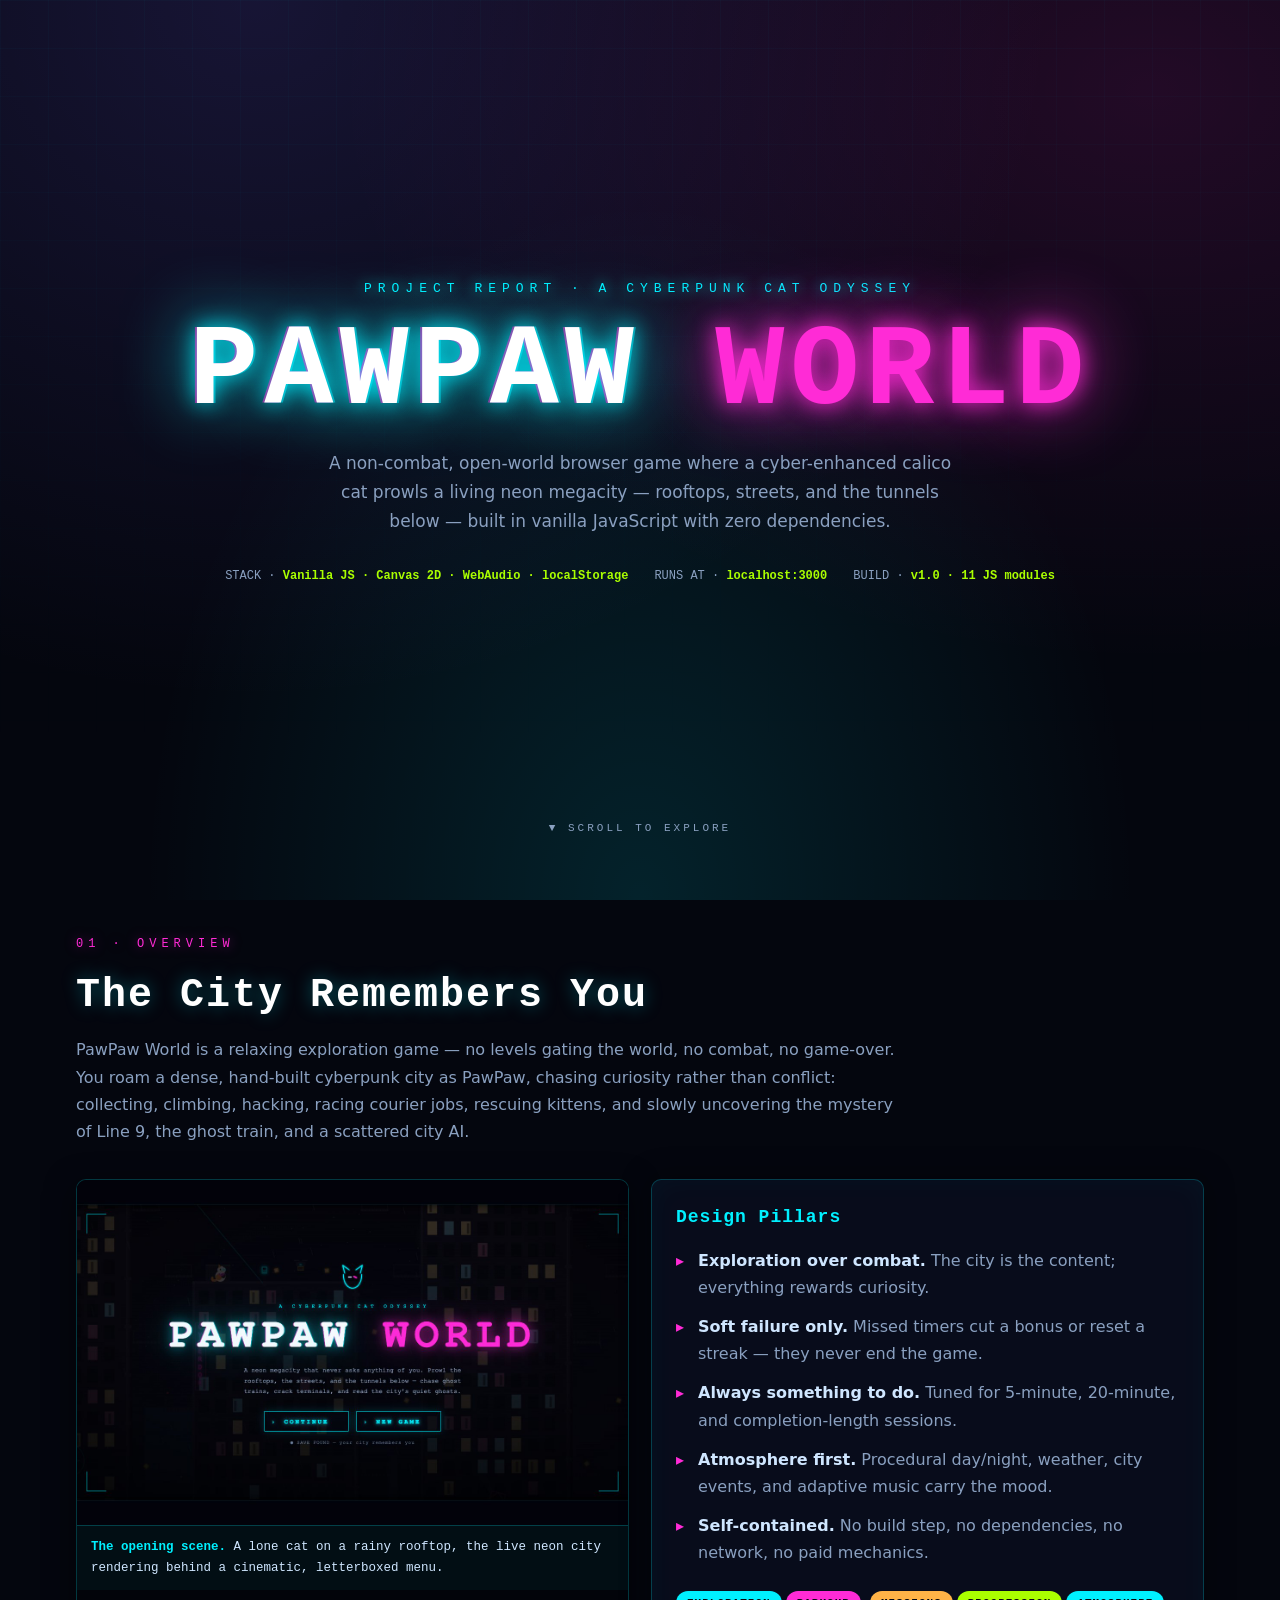
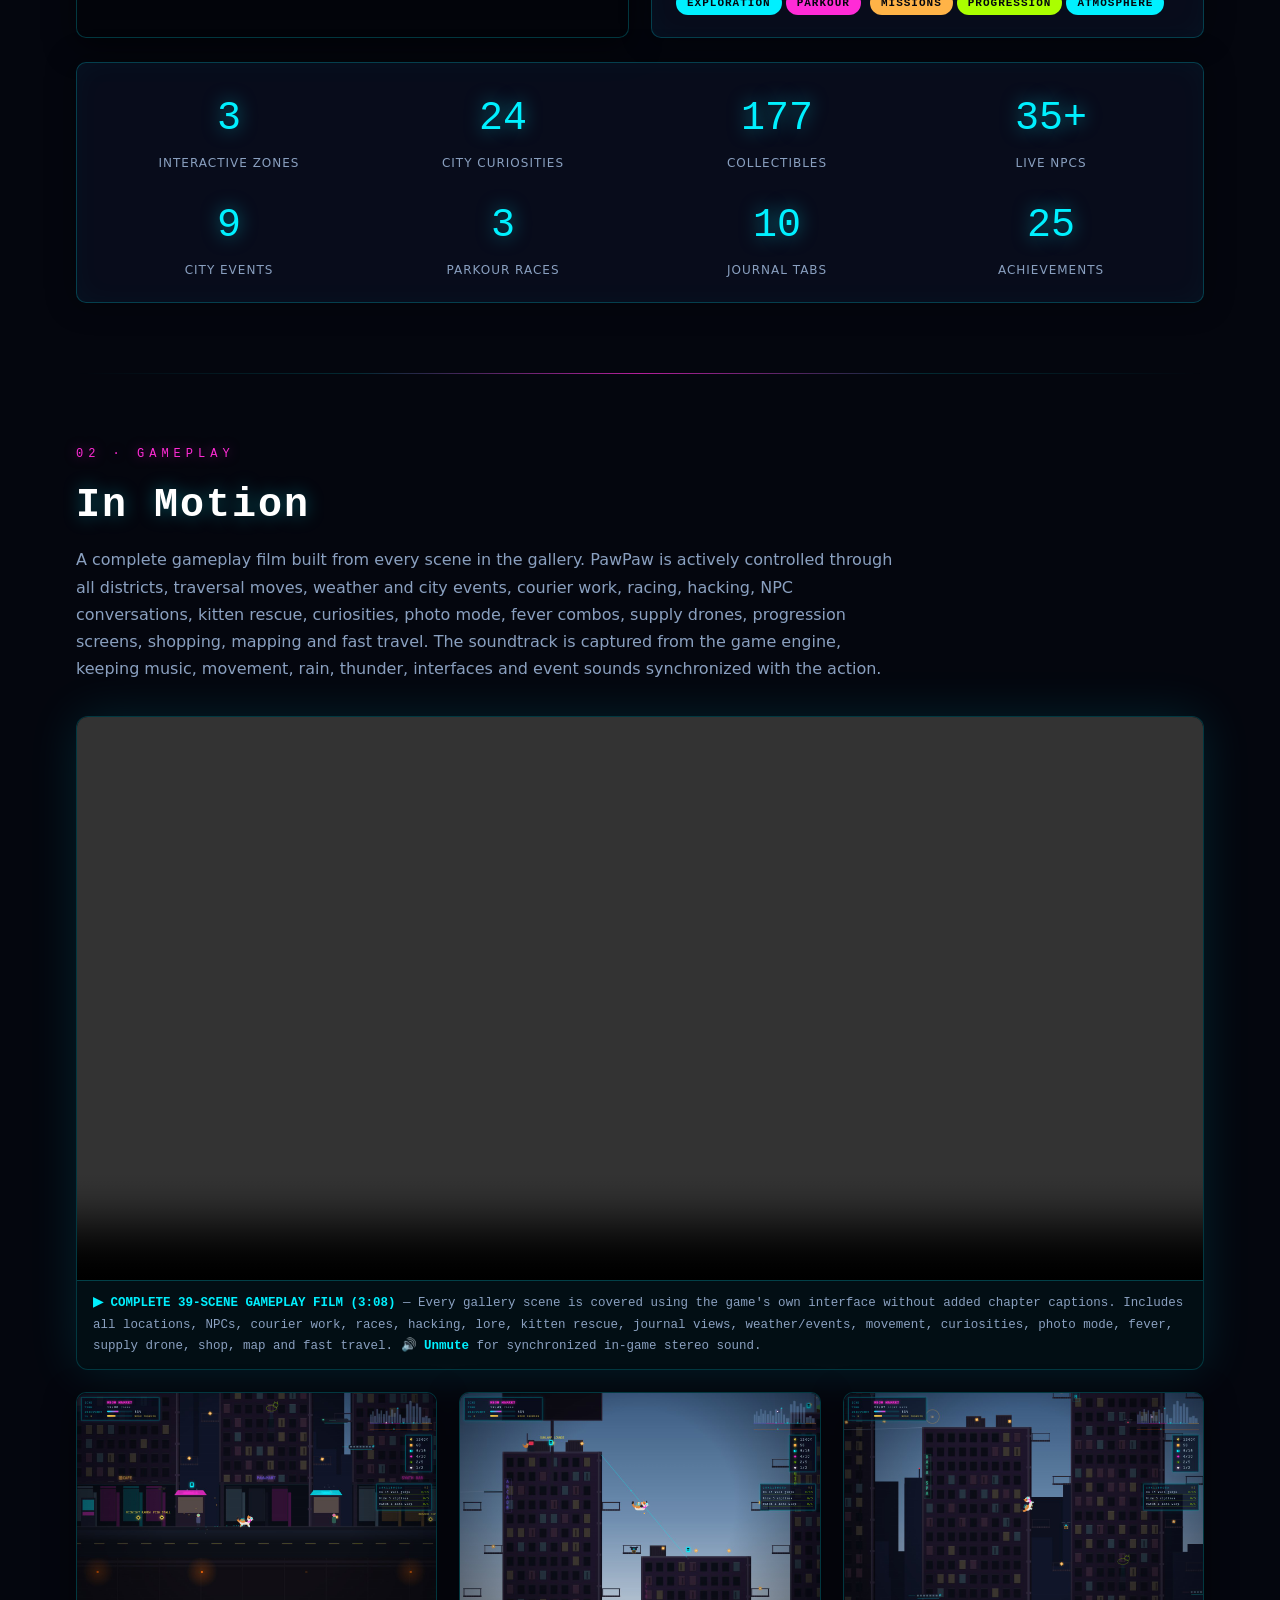
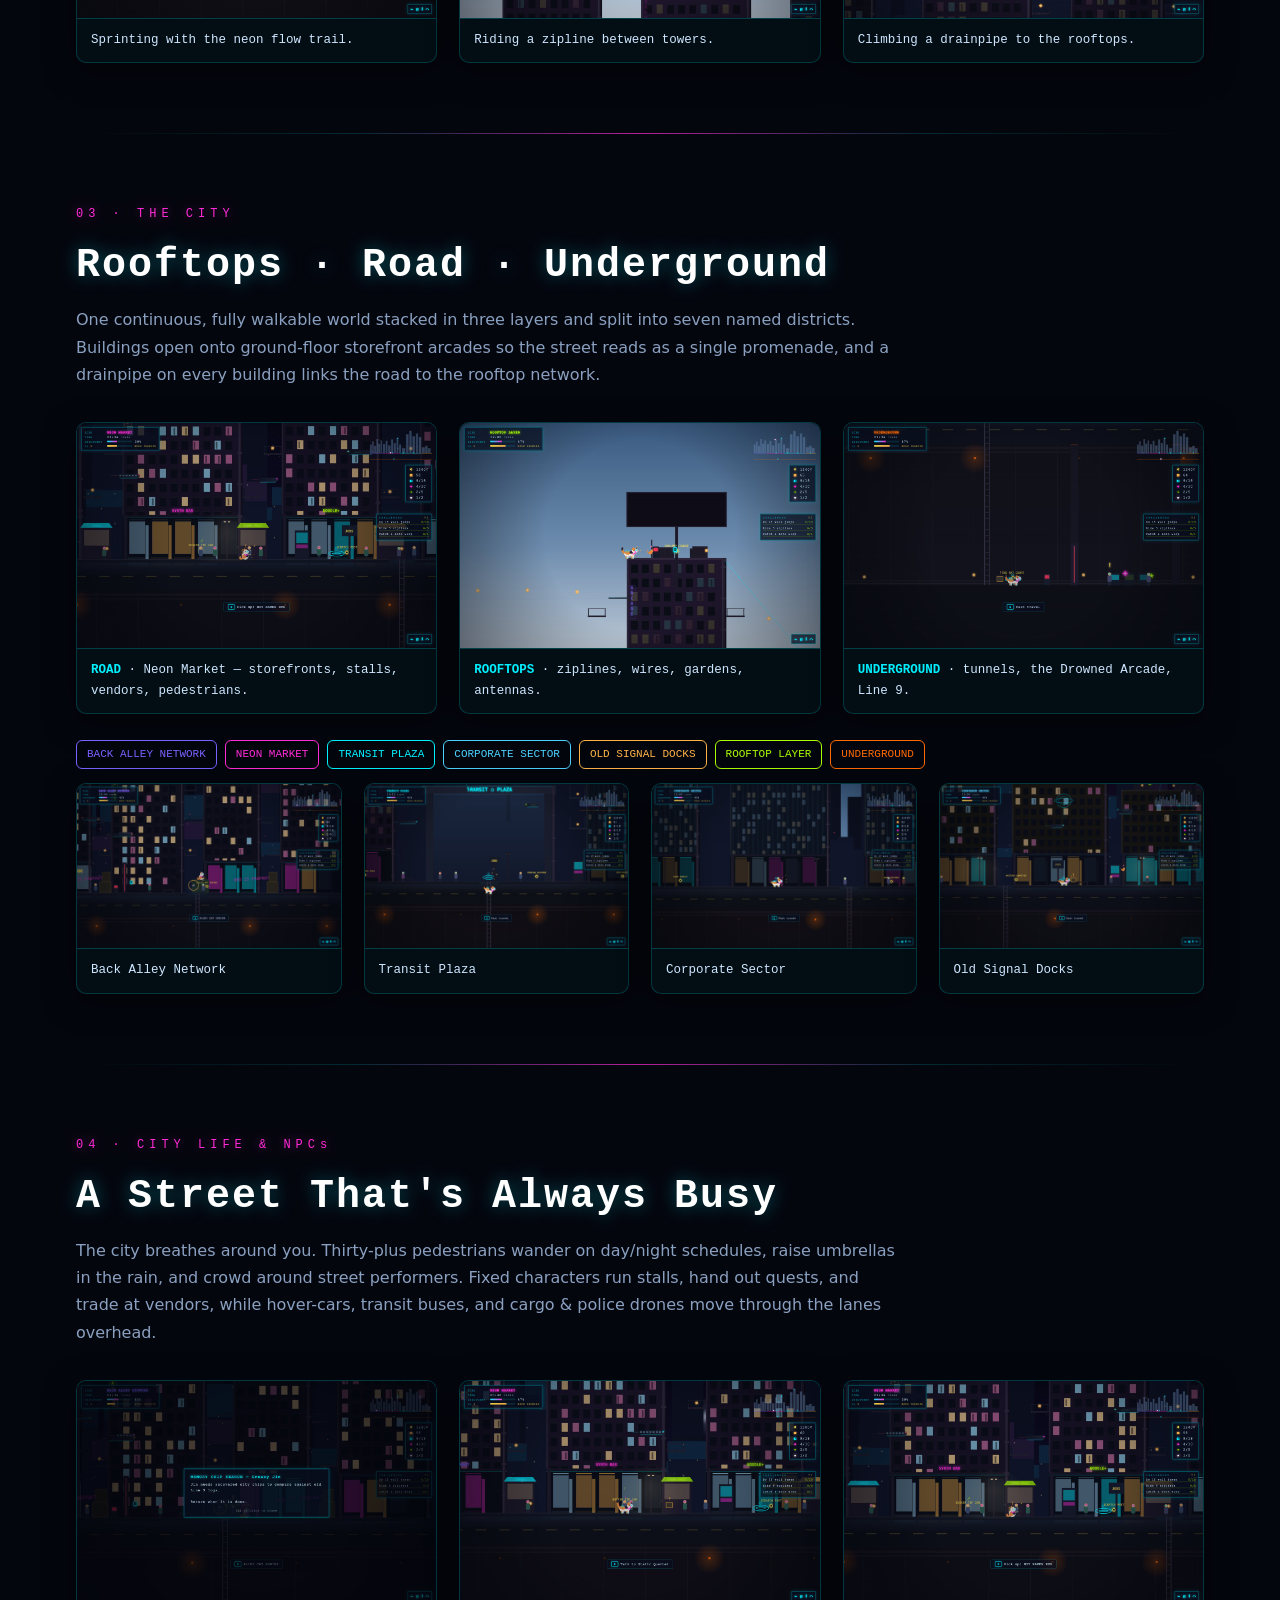
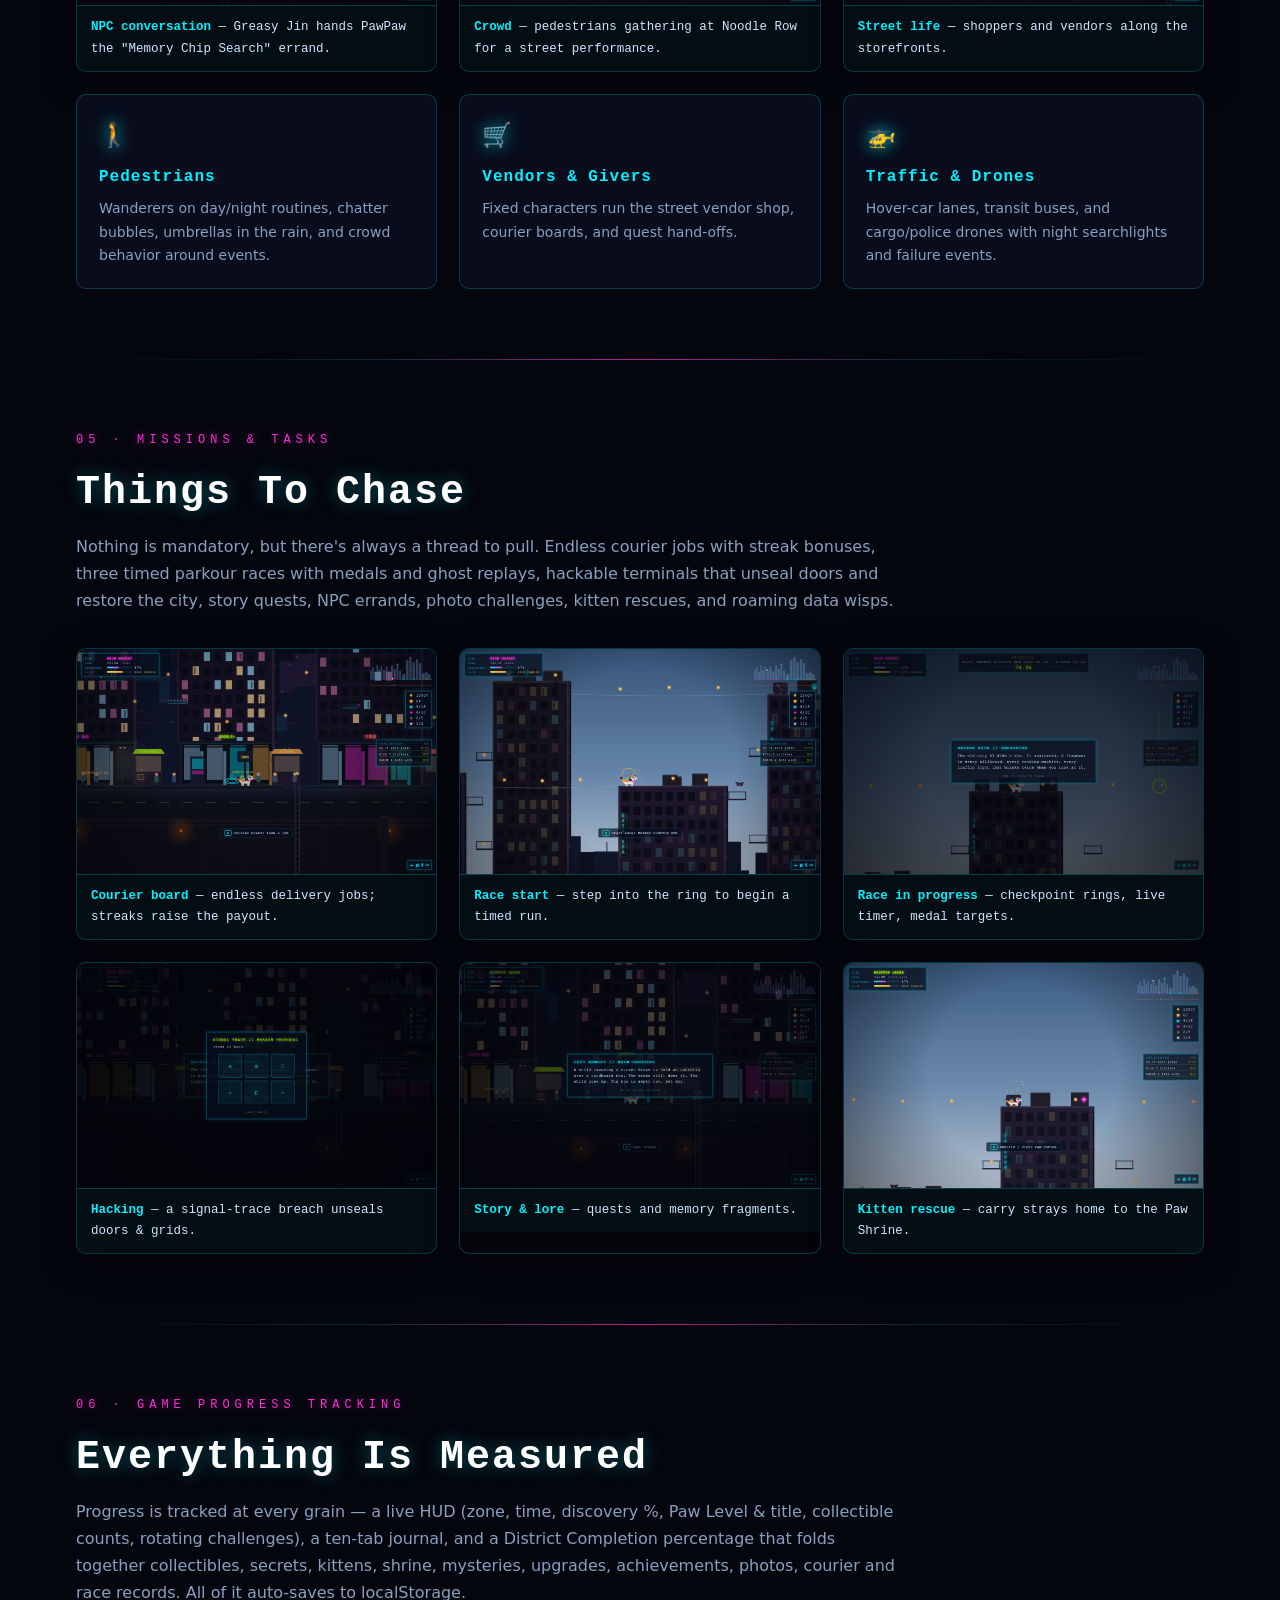
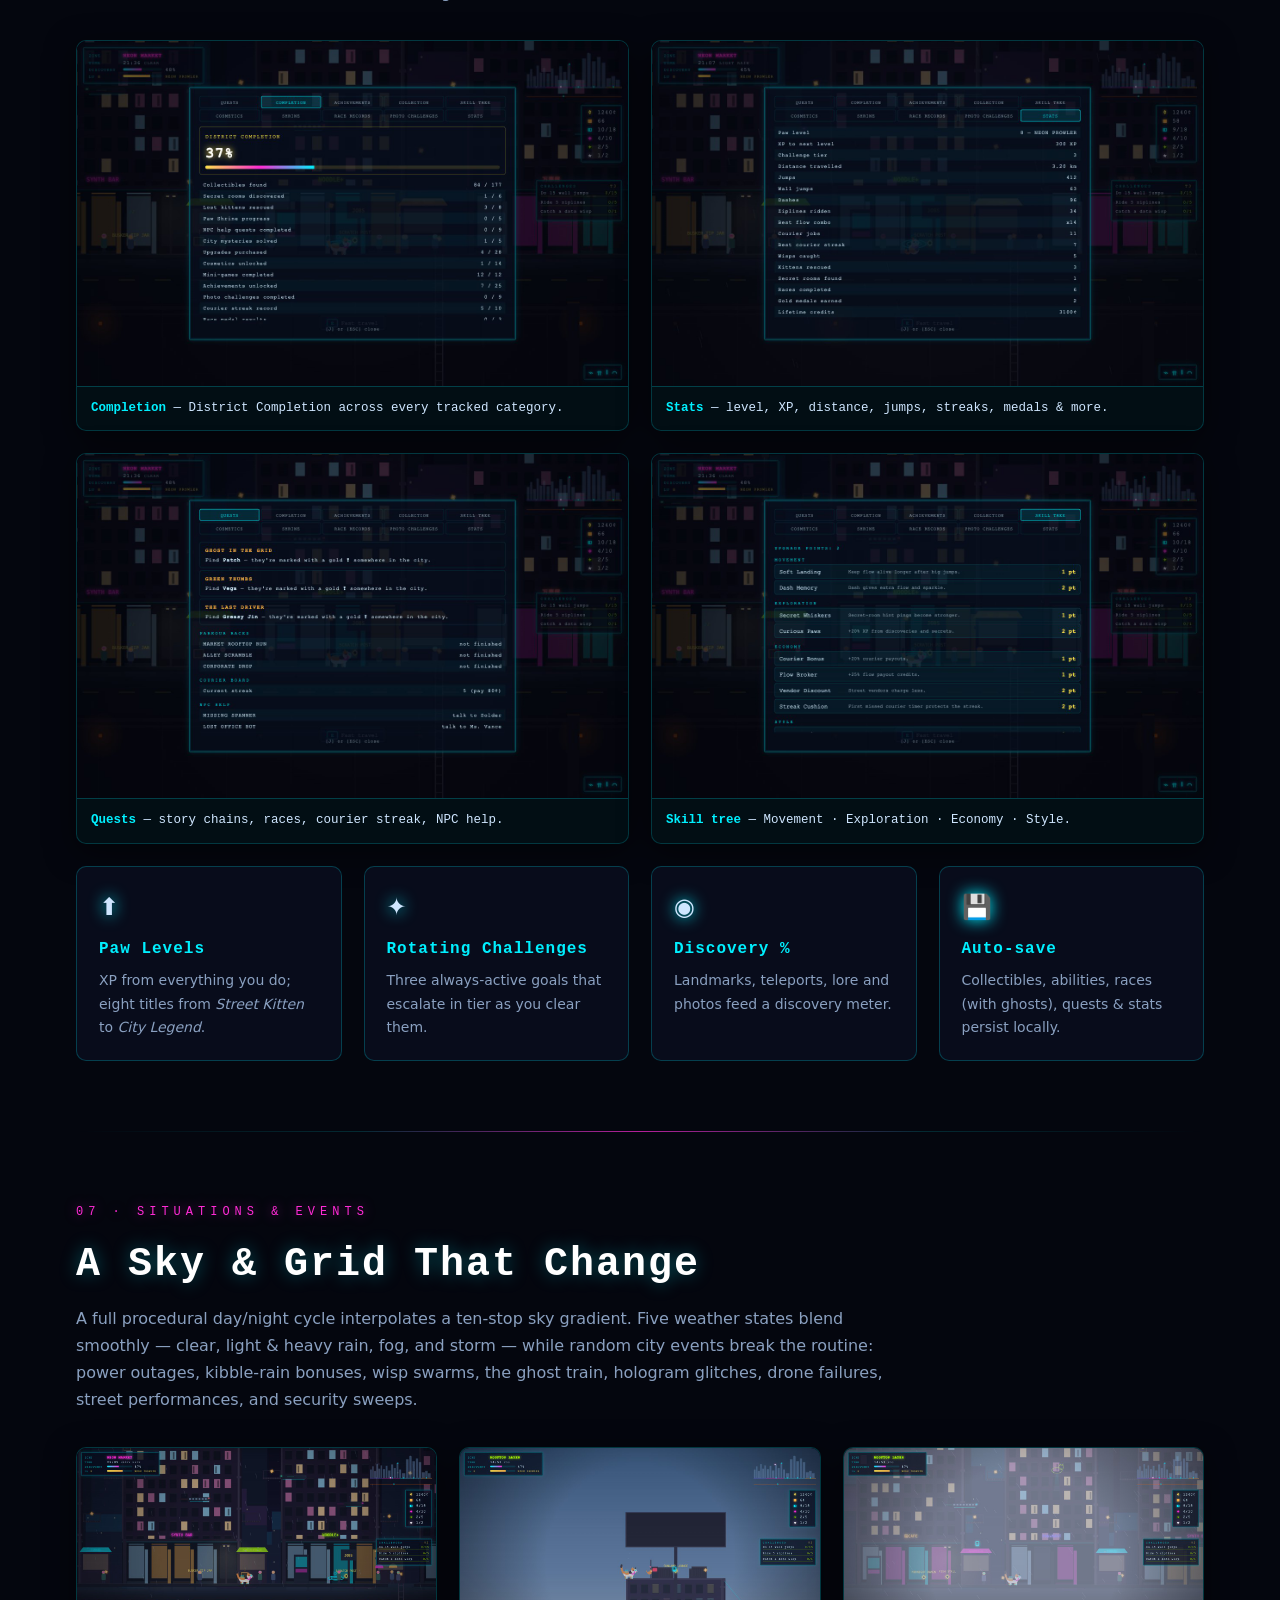
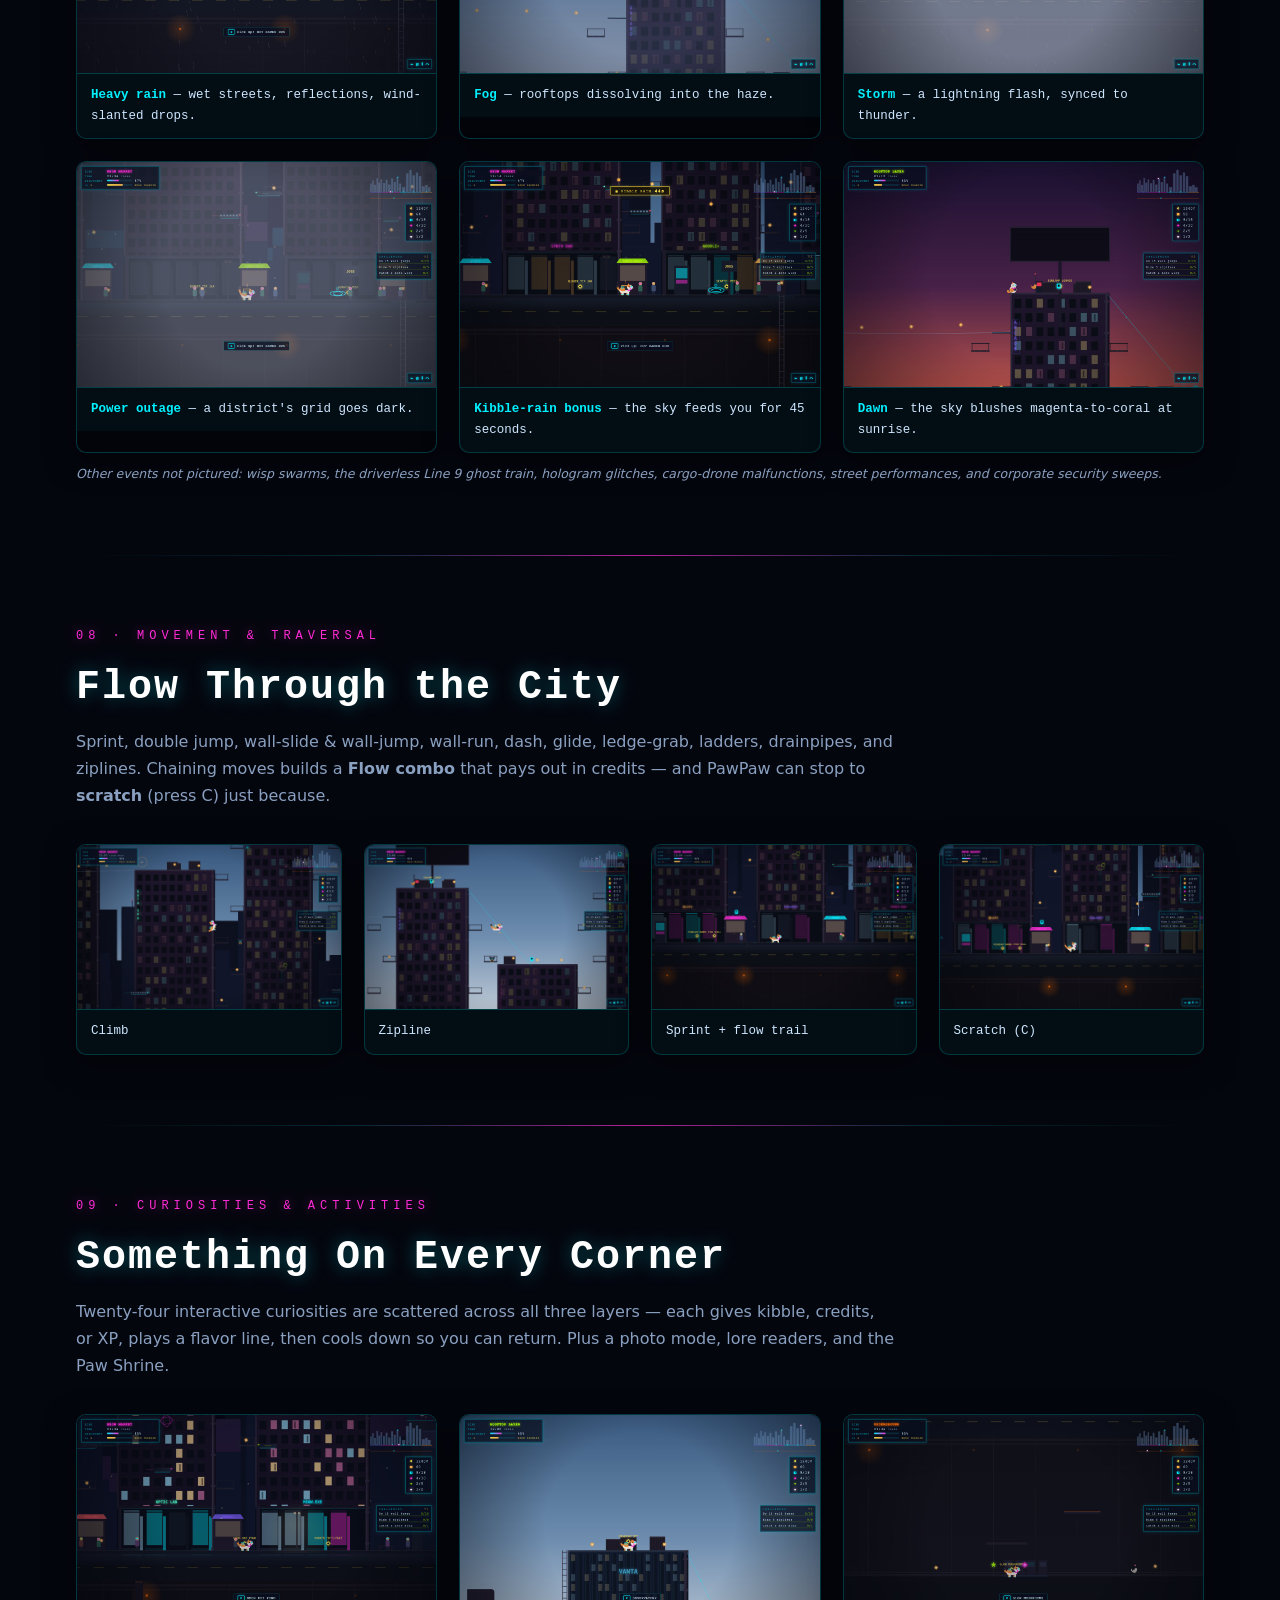
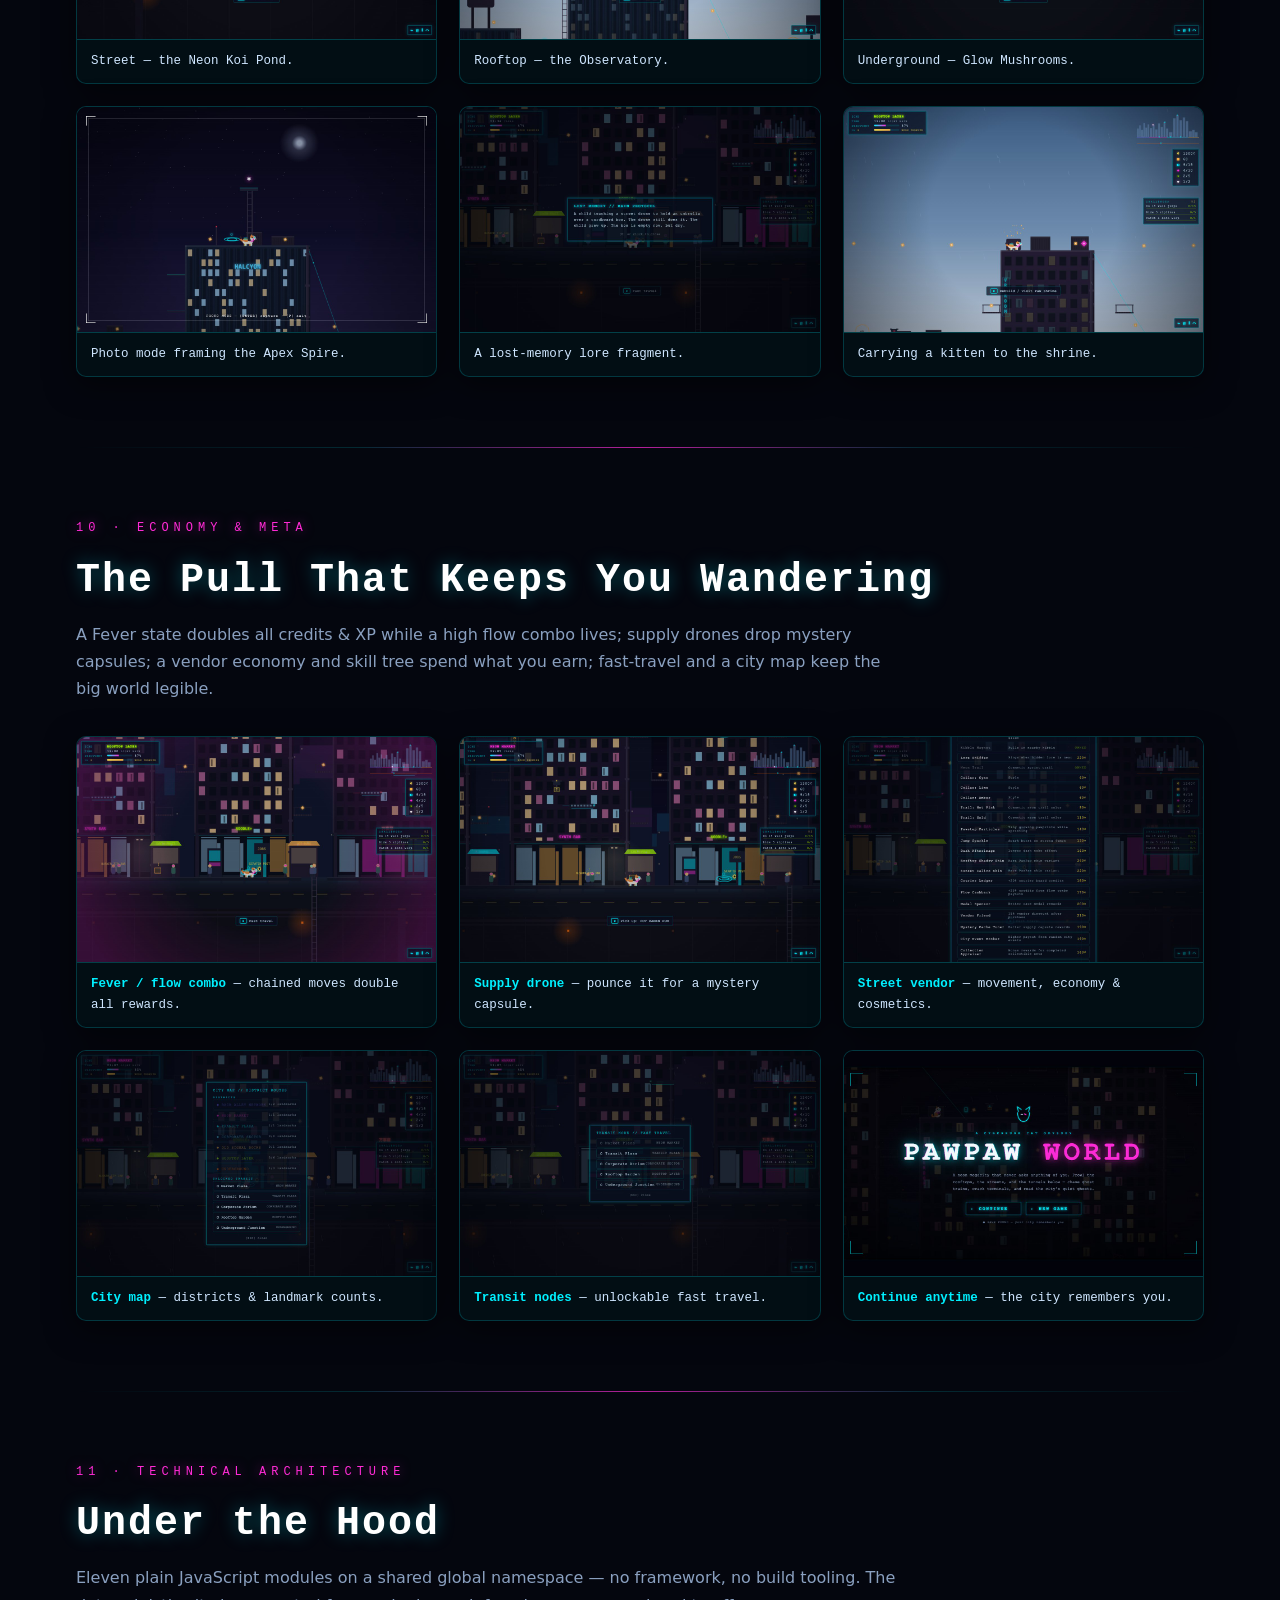
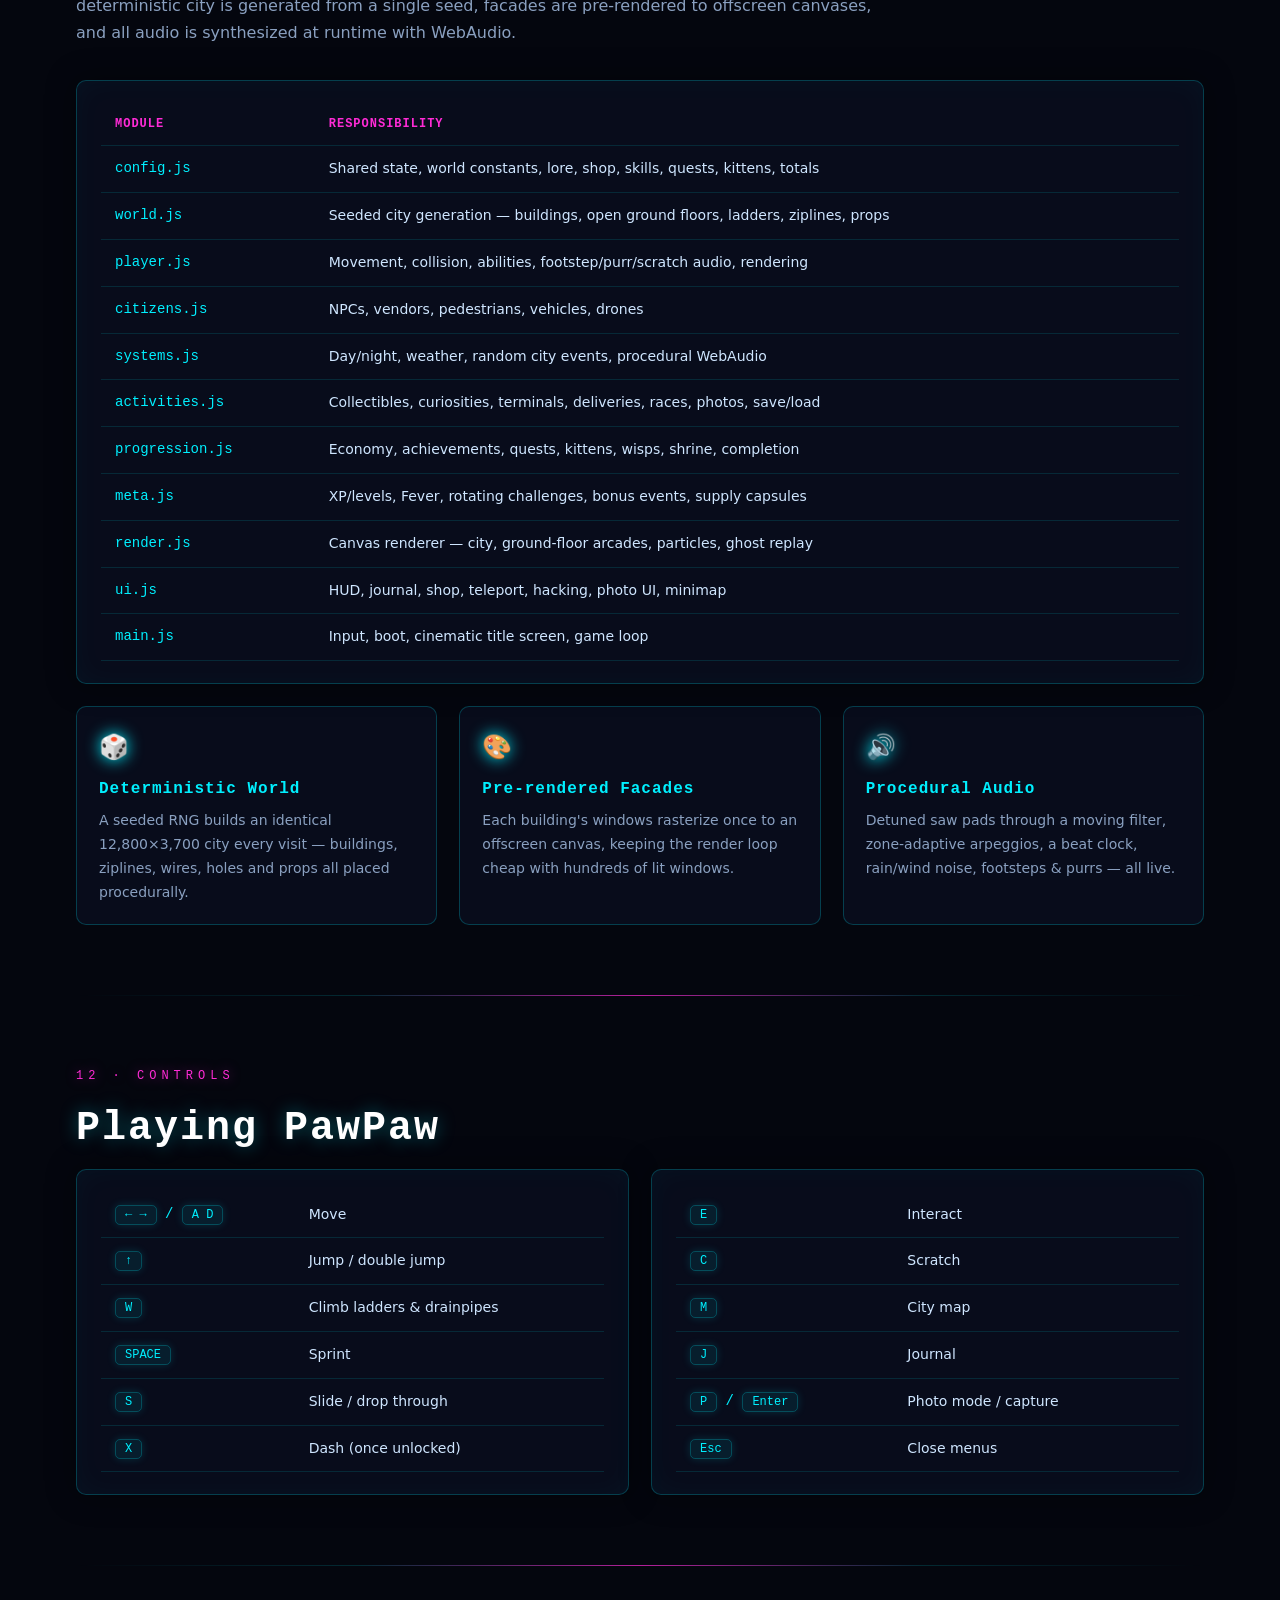
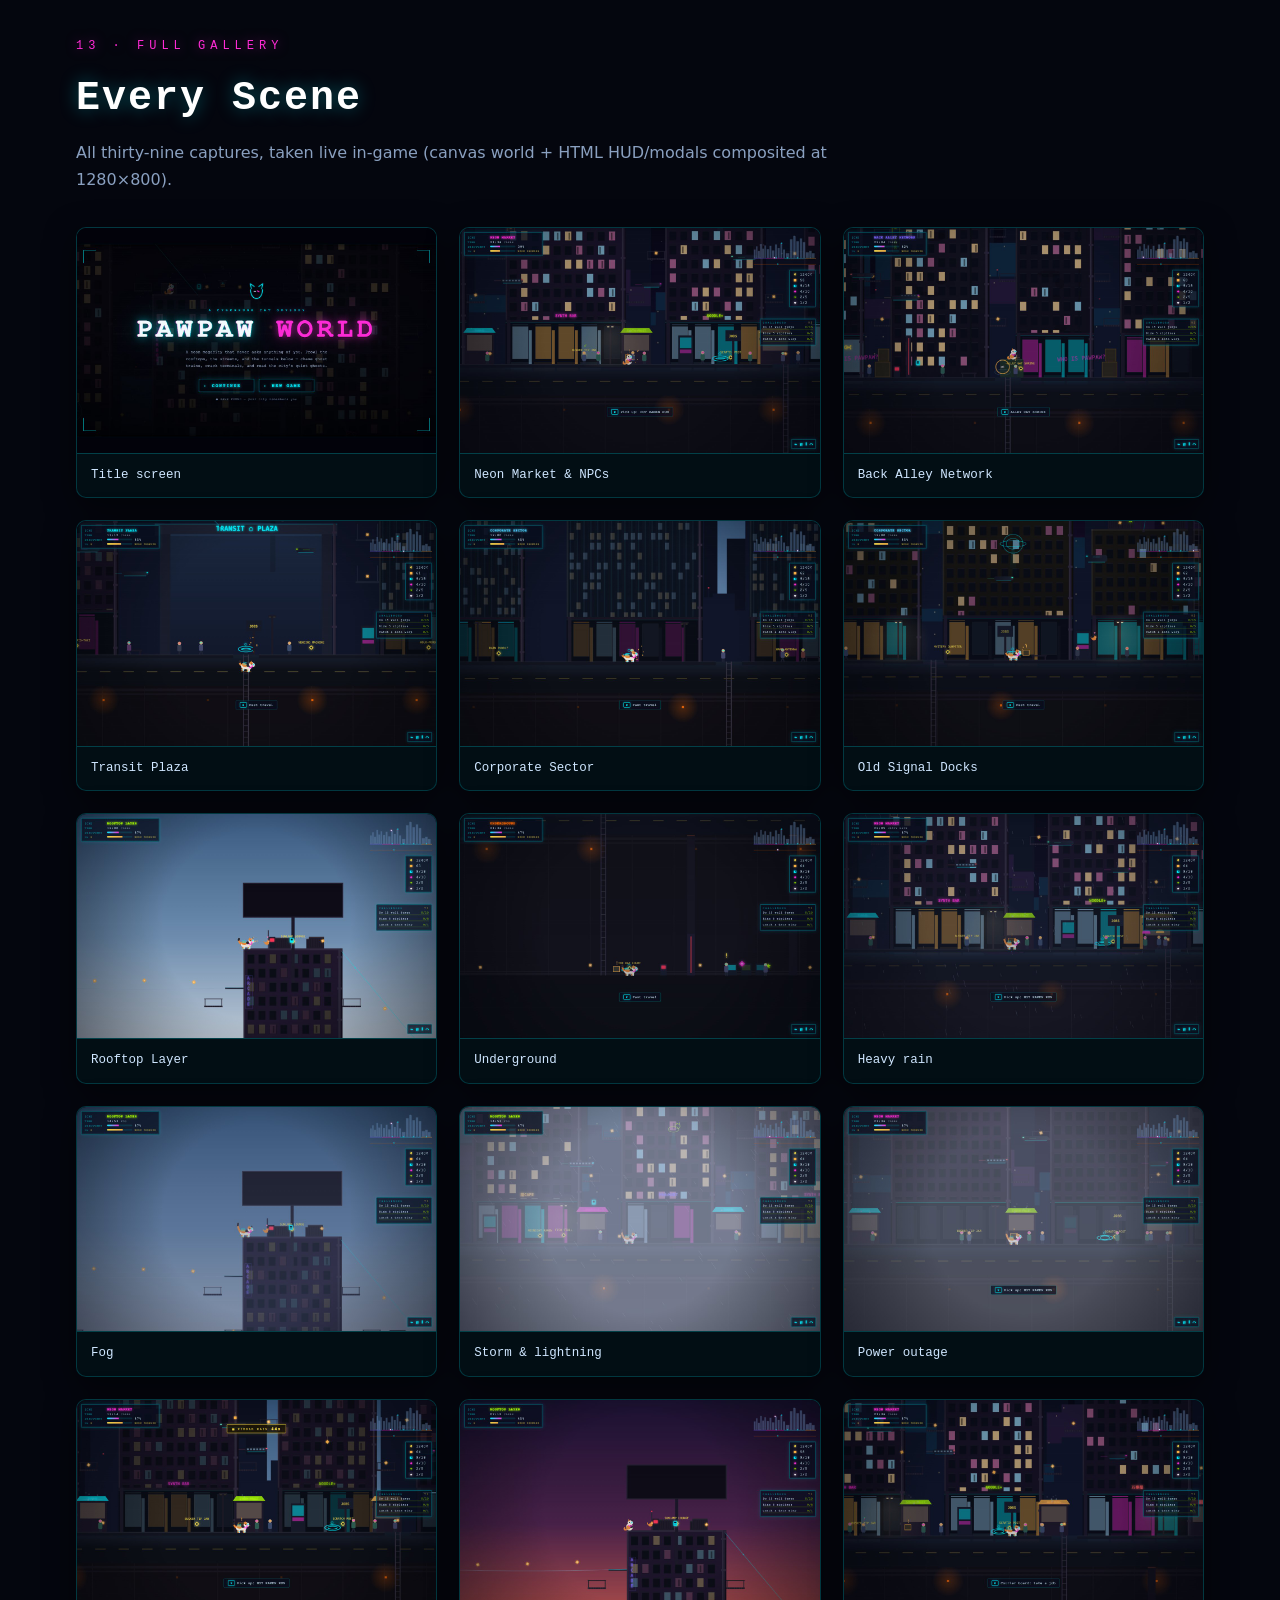
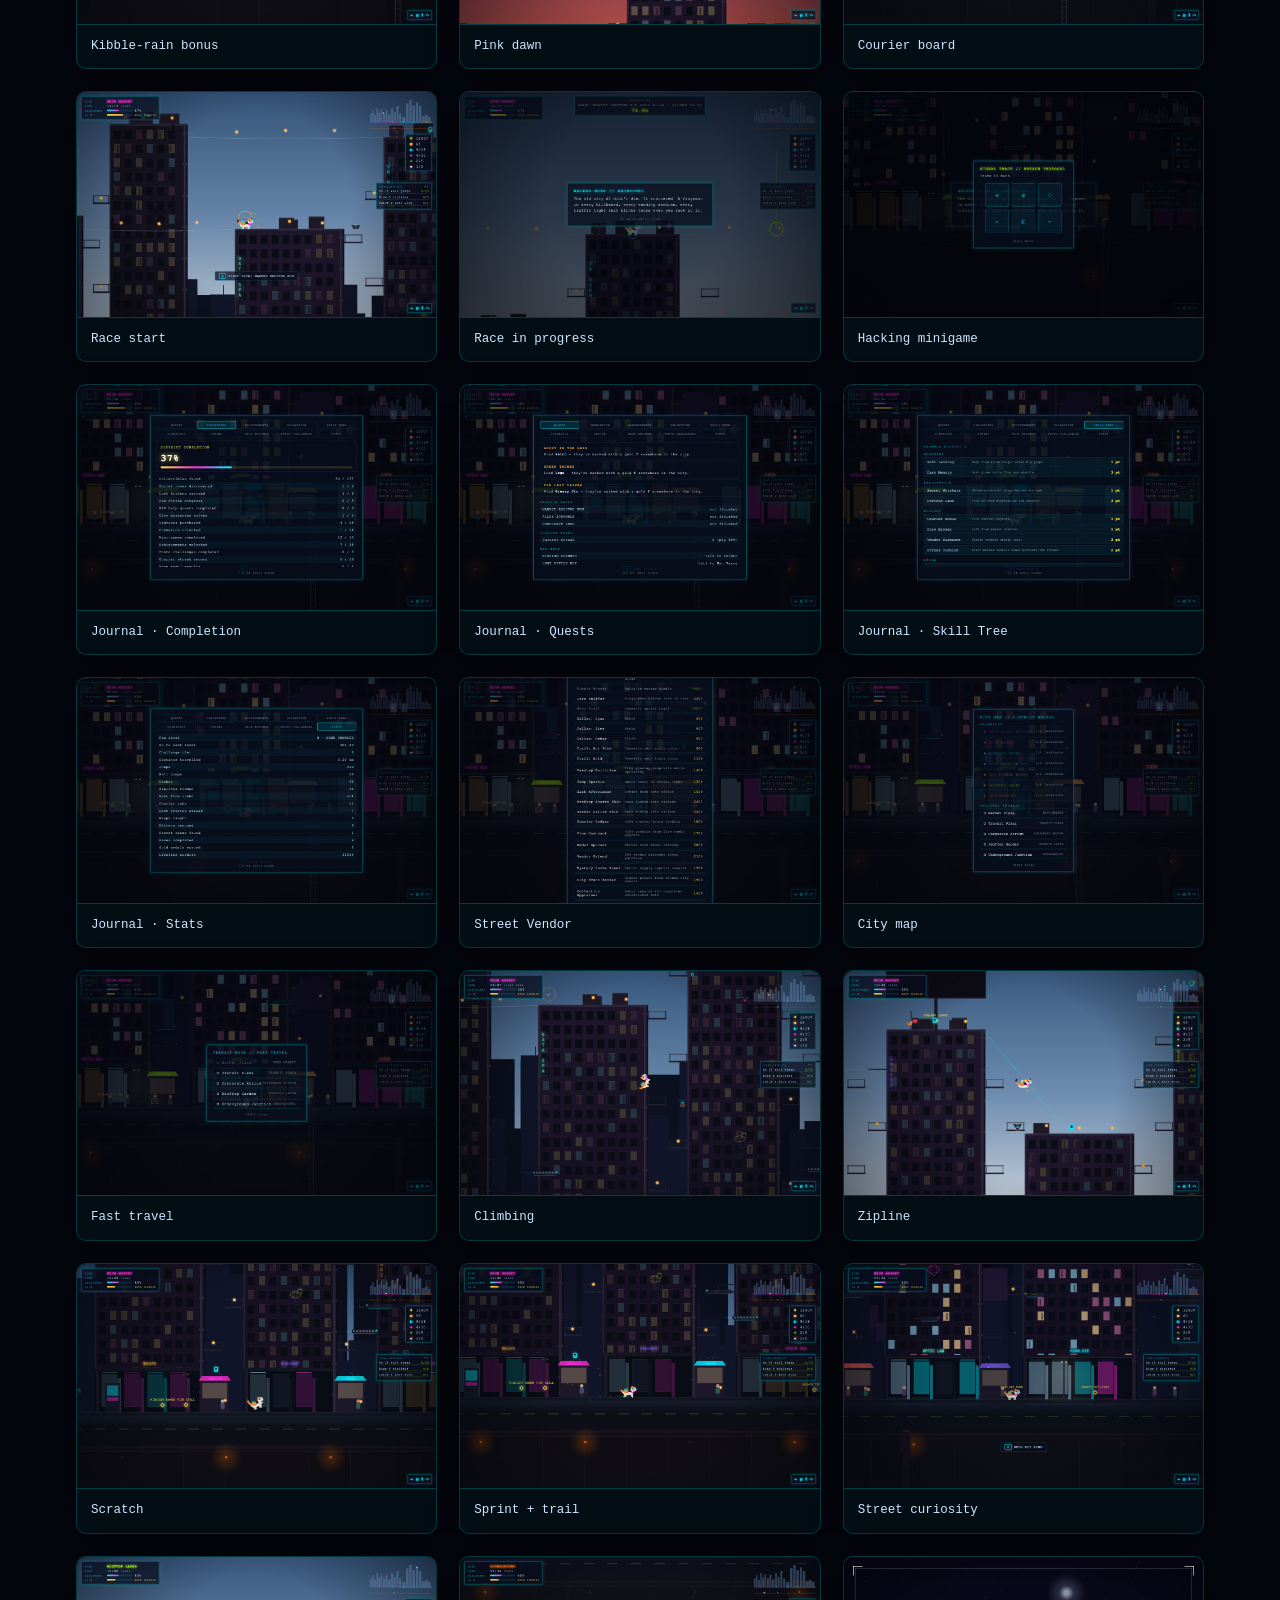
==== report/index.html @ 633dfb84 "Publish PawPaw World" ====
<!DOCTYPE html>
<html lang="en">
<head>
<meta charset="UTF-8">
<meta name="viewport" content="width=device-width, initial-scale=1.0">
<title>PAWPAW WORLD — Project Report</title>
<style>
:root{
  --cyan:#00f0ff; --magenta:#ff2bd6; --amber:#ffb347; --lime:#aaff00; --purple:#7b61ff;
  --bg:#04060e; --panel:rgba(10,16,34,.72); --line:rgba(0,240,255,.22);
  --text:#cfe6ff; --dim:#8aa0c0;
  --mono:"SF Mono",ui-monospace,"Courier New",monospace; --sans:"Segoe UI",system-ui,-apple-system,sans-serif;
}
*{margin:0;padding:0;box-sizing:border-box}
html{scroll-behavior:smooth}
body{background:var(--bg);color:var(--text);font-family:var(--sans);line-height:1.7;overflow-x:hidden}
body::before{content:"";position:fixed;inset:0;z-index:-2;background:
  radial-gradient(ellipse at 20% 0%,rgba(123,97,255,.16),transparent 55%),
  radial-gradient(ellipse at 90% 10%,rgba(255,43,214,.12),transparent 50%),
  radial-gradient(ellipse at 50% 100%,rgba(0,240,255,.12),transparent 55%),var(--bg);}
body::after{content:"";position:fixed;inset:0;z-index:-1;pointer-events:none;opacity:.5;
  background-image:linear-gradient(rgba(0,240,255,.05) 1px,transparent 1px),linear-gradient(90deg,rgba(0,240,255,.05) 1px,transparent 1px);
  background-size:48px 48px;mask-image:linear-gradient(to bottom,#000,transparent 92%)}
.wrap{max-width:1180px;margin:0 auto;padding:0 26px}
a{color:var(--cyan);text-decoration:none}
code,.mono{font-family:var(--mono)}

.hero{min-height:96vh;display:flex;flex-direction:column;align-items:center;justify-content:center;text-align:center;position:relative;padding:60px 20px}
.hero .kicker{font-family:var(--mono);letter-spacing:6px;color:var(--cyan);font-size:13px;text-shadow:0 0 14px var(--cyan);margin-bottom:18px}
.hero h1{font-family:var(--mono);font-size:clamp(42px,9vw,116px);letter-spacing:6px;line-height:.95;color:#fff;
  text-shadow:-2px 0 0 rgba(255,43,214,.5),2px 0 0 rgba(0,240,255,.5),0 0 22px var(--cyan),0 0 70px var(--cyan);animation:pulse 3.2s ease-in-out infinite}
.hero h1 span{color:var(--magenta);text-shadow:0 0 22px var(--magenta),0 0 70px var(--magenta)}
@keyframes pulse{50%{text-shadow:-2px 0 0 rgba(255,43,214,.5),2px 0 0 rgba(0,240,255,.5),0 0 30px var(--cyan),0 0 100px var(--cyan)}}
.hero p.tag{max-width:640px;margin:22px auto 0;color:var(--dim);font-size:17px}
.hero .meta{margin-top:30px;display:flex;gap:26px;flex-wrap:wrap;justify-content:center;font-family:var(--mono);font-size:12px;color:var(--dim)}
.hero .meta b{color:var(--lime)}
.scroll-cue{position:absolute;bottom:26px;font-family:var(--mono);font-size:11px;letter-spacing:3px;color:var(--dim);animation:bob 1.8s ease-in-out infinite}
@keyframes bob{50%{transform:translateY(8px)}}

section{padding:70px 0;position:relative}
.eyebrow{font-family:var(--mono);letter-spacing:5px;font-size:12px;color:var(--magenta);text-shadow:0 0 12px rgba(255,43,214,.5)}
h2{font-family:var(--mono);font-size:clamp(26px,4vw,40px);letter-spacing:2px;color:#fff;margin:8px 0 6px;text-shadow:0 0 18px rgba(0,240,255,.35)}
.lead{color:var(--dim);max-width:820px;margin-bottom:34px}
h3{font-family:var(--mono);font-size:18px;letter-spacing:1px;color:var(--cyan);margin:0 0 6px}
.divider{height:1px;background:linear-gradient(90deg,transparent,var(--line),var(--magenta),var(--line),transparent);opacity:.7}

.panel{background:var(--panel);border:1px solid var(--line);border-radius:10px;padding:22px 24px;backdrop-filter:blur(6px);box-shadow:0 0 30px rgba(0,0,0,.4),inset 0 0 30px rgba(0,240,255,.03)}
.grid{display:grid;gap:22px}
.g2{grid-template-columns:repeat(2,1fr)} .g3{grid-template-columns:repeat(3,1fr)} .g4{grid-template-columns:repeat(4,1fr)}
@media(max-width:880px){.g2,.g3,.g4{grid-template-columns:1fr}}

figure{margin:0;border:1px solid var(--line);border-radius:10px;overflow:hidden;background:#02040a;box-shadow:0 8px 30px rgba(0,0,0,.5);transition:transform .25s,box-shadow .25s}
figure:hover{transform:translateY(-4px);box-shadow:0 12px 44px rgba(0,240,255,.18)}
figure img{width:100%;display:block;aspect-ratio:16/10;object-fit:cover}
figcaption{font-family:var(--mono);font-size:12.5px;color:var(--text);padding:11px 14px;border-top:1px solid var(--line);background:rgba(0,240,255,.04)}
figcaption b{color:var(--cyan)}

.videowrap{border:1px solid var(--line);border-radius:12px;overflow:hidden;background:#02040a;box-shadow:0 0 50px rgba(0,240,255,.12)}
.videowrap video{width:100%;display:block}
.videowrap .vc{font-family:var(--mono);font-size:12.5px;color:var(--dim);padding:12px 16px;border-top:1px solid var(--line);background:rgba(0,240,255,.04)}
.videowrap .vc b{color:var(--cyan)}

.card{background:var(--panel);border:1px solid var(--line);border-radius:10px;padding:20px 22px}
.card .ic{font-size:24px;margin-bottom:8px;filter:drop-shadow(0 0 8px var(--cyan))}
.card h3{font-size:16px;margin-bottom:6px}
.card p{color:var(--dim);font-size:14px}
.tag-pill{display:inline-block;font-family:var(--mono);font-size:11px;letter-spacing:1px;color:var(--bg);background:var(--cyan);border-radius:20px;padding:3px 11px;margin:3px 4px 0 0;font-weight:700}
.tag-pill.m{background:var(--magenta)} .tag-pill.a{background:var(--amber)} .tag-pill.l{background:var(--lime)}

.stats{display:grid;grid-template-columns:repeat(4,1fr);gap:18px;text-align:center}
@media(max-width:880px){.stats{grid-template-columns:repeat(2,1fr)}}
.stat .num{font-family:var(--mono);font-size:40px;color:var(--cyan);text-shadow:0 0 18px rgba(0,240,255,.5)}
.stat .lbl{font-size:12px;color:var(--dim);letter-spacing:1px;text-transform:uppercase}

table{width:100%;border-collapse:collapse;font-size:14px}
th,td{text-align:left;padding:11px 14px;border-bottom:1px solid rgba(0,240,255,.12)}
th{font-family:var(--mono);font-size:12px;letter-spacing:1px;color:var(--magenta);text-transform:uppercase}
td.k{font-family:var(--mono);color:var(--cyan);white-space:nowrap}
tr:hover td{background:rgba(0,240,255,.04)}
.kbd{font-family:var(--mono);font-size:12px;background:rgba(0,240,255,.08);border:1px solid var(--line);border-radius:5px;padding:2px 9px;color:var(--cyan);box-shadow:0 0 8px rgba(0,240,255,.15)}
ul.clean{list-style:none;margin-top:8px}
ul.clean li{padding:6px 0 6px 22px;position:relative;color:var(--dim)}
ul.clean li::before{content:"▸";position:absolute;left:0;color:var(--magenta)}
ul.clean li b{color:var(--text)}
.zonebar{display:flex;flex-wrap:wrap;gap:8px;margin:14px 0}
.zonebar span{font-family:var(--mono);font-size:11px;padding:4px 10px;border-radius:6px;border:1px solid}
footer{padding:50px 0 70px;text-align:center;color:var(--dim);font-family:var(--mono);font-size:12px;border-top:1px solid var(--line);margin-top:40px}
.note{font-size:12.5px;color:var(--dim);font-style:italic;margin-top:10px}
</style>
</head>
<body>

<header class="hero">
  <div class="kicker">PROJECT REPORT · A CYBERPUNK CAT ODYSSEY</div>
  <h1>PAWPAW <span>WORLD</span></h1>
  <p class="tag">A non-combat, open-world browser game where a cyber-enhanced calico cat prowls a living neon megacity — rooftops, streets, and the tunnels below — built in vanilla JavaScript with zero dependencies.</p>
  <div class="meta">
    <div>STACK · <b>Vanilla JS · Canvas 2D · WebAudio · localStorage</b></div>
    <div>RUNS AT · <b>localhost:3000</b></div>
    <div>BUILD · <b>v1.0 · 11 JS modules</b></div>
  </div>
  <div class="scroll-cue">▼ SCROLL TO EXPLORE</div>
</header>

<div class="wrap">

<!-- OVERVIEW -->
<section id="overview">
  <div class="eyebrow">01 · OVERVIEW</div>
  <h2>The City Remembers You</h2>
  <p class="lead">PawPaw World is a relaxing exploration game — no levels gating the world, no combat, no game-over. You roam a dense, hand-built cyberpunk city as PawPaw, chasing curiosity rather than conflict: collecting, climbing, hacking, racing courier jobs, rescuing kittens, and slowly uncovering the mystery of Line 9, the ghost train, and a scattered city AI.</p>
  <div class="grid g2" style="align-items:stretch">
    <figure><img src="report-assets/01_title.jpg" alt="Title screen"><figcaption><b>The opening scene.</b> A lone cat on a rainy rooftop, the live neon city rendering behind a cinematic, letterboxed menu.</figcaption></figure>
    <div class="panel">
      <h3>Design Pillars</h3>
      <ul class="clean">
        <li><b>Exploration over combat.</b> The city is the content; everything rewards curiosity.</li>
        <li><b>Soft failure only.</b> Missed timers cut a bonus or reset a streak — they never end the game.</li>
        <li><b>Always something to do.</b> Tuned for 5-minute, 20-minute, and completion-length sessions.</li>
        <li><b>Atmosphere first.</b> Procedural day/night, weather, city events, and adaptive music carry the mood.</li>
        <li><b>Self-contained.</b> No build step, no dependencies, no network, no paid mechanics.</li>
      </ul>
      <div style="margin-top:14px">
        <span class="tag-pill">EXPLORATION</span><span class="tag-pill m">PARKOUR</span>
        <span class="tag-pill a">MISSIONS</span><span class="tag-pill l">PROGRESSION</span><span class="tag-pill">ATMOSPHERE</span>
      </div>
    </div>
  </div>
  <div class="panel" style="margin-top:24px">
    <div class="stats">
      <div class="stat"><div class="num">3</div><div class="lbl">Interactive zones</div></div>
      <div class="stat"><div class="num">24</div><div class="lbl">City curiosities</div></div>
      <div class="stat"><div class="num">177</div><div class="lbl">Collectibles</div></div>
      <div class="stat"><div class="num">35+</div><div class="lbl">Live NPCs</div></div>
      <div class="stat"><div class="num">9</div><div class="lbl">City events</div></div>
      <div class="stat"><div class="num">3</div><div class="lbl">Parkour races</div></div>
      <div class="stat"><div class="num">10</div><div class="lbl">Journal tabs</div></div>
      <div class="stat"><div class="num">25</div><div class="lbl">Achievements</div></div>
    </div>
  </div>
</section>
<div class="divider"></div>

<!-- GAMEPLAY VIDEO -->
<section id="video">
  <div class="eyebrow">02 · GAMEPLAY</div>
  <h2>In Motion</h2>
  <p class="lead">A complete gameplay film built from every scene in the gallery. PawPaw is actively controlled through all districts, traversal moves, weather and city events, courier work, racing, hacking, NPC conversations, kitten rescue, curiosities, photo mode, fever combos, supply drones, progression screens, shopping, mapping and fast travel. The soundtrack is captured from the game engine, keeping music, movement, rain, thunder, interfaces and event sounds synchronized with the action.</p>
  <div class="videowrap">
    <video src="report-assets/gameplay_everything.webm" autoplay loop muted playsinline controls preload="metadata"></video>
    <div class="vc"><b>▶ COMPLETE 39-SCENE GAMEPLAY FILM (3:08)</b> — Every gallery scene is covered using the game's own interface without added chapter captions. Includes all locations, NPCs, courier work, races, hacking, lore, kitten rescue, journal views, weather/events, movement, curiosities, photo mode, fever, supply drone, shop, map and fast travel. <b>🔊 Unmute</b> for synchronized in-game stereo sound.</div>
  </div>
  <div class="grid g3" style="margin-top:22px">
    <figure><img src="report-assets/29_sprint_trail.jpg" alt="Sprint trail"><figcaption>Sprinting with the neon flow trail.</figcaption></figure>
    <figure><img src="report-assets/27_zipline.jpg" alt="Zipline"><figcaption>Riding a zipline between towers.</figcaption></figure>
    <figure><img src="report-assets/26_climb.jpg" alt="Climbing"><figcaption>Climbing a drainpipe to the rooftops.</figcaption></figure>
  </div>
</section>
<div class="divider"></div>

<!-- THE CITY / ZONES -->
<section id="zones">
  <div class="eyebrow">03 · THE CITY</div>
  <h2>Rooftops · Road · Underground</h2>
  <p class="lead">One continuous, fully walkable world stacked in three layers and split into seven named districts. Buildings open onto ground-floor storefront arcades so the street reads as a single promenade, and a drainpipe on every building links the road to the rooftop network.</p>
  <div class="grid g3">
    <figure><img src="report-assets/02_street_npcs.jpg" alt="Street"><figcaption><b>ROAD</b> · Neon Market — storefronts, stalls, vendors, pedestrians.</figcaption></figure>
    <figure><img src="report-assets/07_rooftops.jpg" alt="Rooftops"><figcaption><b>ROOFTOPS</b> · ziplines, wires, gardens, antennas.</figcaption></figure>
    <figure><img src="report-assets/08_underground.jpg" alt="Underground"><figcaption><b>UNDERGROUND</b> · tunnels, the Drowned Arcade, Line 9.</figcaption></figure>
  </div>
  <div class="zonebar" style="margin-top:26px">
    <span style="border-color:var(--purple);color:var(--purple)">BACK ALLEY NETWORK</span>
    <span style="border-color:var(--magenta);color:var(--magenta)">NEON MARKET</span>
    <span style="border-color:var(--cyan);color:var(--cyan)">TRANSIT PLAZA</span>
    <span style="border-color:#4dd2ff;color:#4dd2ff">CORPORATE SECTOR</span>
    <span style="border-color:var(--amber);color:var(--amber)">OLD SIGNAL DOCKS</span>
    <span style="border-color:var(--lime);color:var(--lime)">ROOFTOP LAYER</span>
    <span style="border-color:#ff6a00;color:#ff6a00">UNDERGROUND</span>
  </div>
  <div class="grid g4" style="margin-top:8px">
    <figure><img src="report-assets/03_alley.jpg" alt="Alley"><figcaption>Back Alley Network</figcaption></figure>
    <figure><img src="report-assets/04_plaza.jpg" alt="Plaza"><figcaption>Transit Plaza</figcaption></figure>
    <figure><img src="report-assets/05_corporate.jpg" alt="Corporate"><figcaption>Corporate Sector</figcaption></figure>
    <figure><img src="report-assets/06_docks.jpg" alt="Docks"><figcaption>Old Signal Docks</figcaption></figure>
  </div>
</section>
<div class="divider"></div>

<!-- CITY LIFE / NPCs -->
<section id="npcs">
  <div class="eyebrow">04 · CITY LIFE &amp; NPCs</div>
  <h2>A Street That's Always Busy</h2>
  <p class="lead">The city breathes around you. Thirty-plus pedestrians wander on day/night schedules, raise umbrellas in the rain, and crowd around street performers. Fixed characters run stalls, hand out quests, and trade at vendors, while hover-cars, transit buses, and cargo &amp; police drones move through the lanes overhead.</p>
  <div class="grid g3">
    <figure><img src="report-assets/39_npc_talk.jpg" alt="Talking to an NPC"><figcaption><b>NPC conversation</b> — Greasy Jin hands PawPaw the "Memory Chip Search" errand.</figcaption></figure>
    <figure><img src="report-assets/38_city_npcs.jpg" alt="NPC crowd"><figcaption><b>Crowd</b> — pedestrians gathering at Noodle Row for a street performance.</figcaption></figure>
    <figure><img src="report-assets/02_street_npcs.jpg" alt="Street life"><figcaption><b>Street life</b> — shoppers and vendors along the storefronts.</figcaption></figure>
  </div>
  <div class="grid g3" style="margin-top:22px">
    <div class="card"><div class="ic">🚶</div><h3>Pedestrians</h3><p>Wanderers on day/night routines, chatter bubbles, umbrellas in the rain, and crowd behavior around events.</p></div>
    <div class="card"><div class="ic">🛒</div><h3>Vendors &amp; Givers</h3><p>Fixed characters run the street vendor shop, courier boards, and quest hand-offs.</p></div>
    <div class="card"><div class="ic">🚁</div><h3>Traffic &amp; Drones</h3><p>Hover-car lanes, transit buses, and cargo/police drones with night searchlights and failure events.</p></div>
  </div>
</section>
<div class="divider"></div>

<!-- MISSIONS & TASKS -->
<section id="missions">
  <div class="eyebrow">05 · MISSIONS &amp; TASKS</div>
  <h2>Things To Chase</h2>
  <p class="lead">Nothing is mandatory, but there's always a thread to pull. Endless courier jobs with streak bonuses, three timed parkour races with medals and ghost replays, hackable terminals that unseal doors and restore the city, story quests, NPC errands, photo challenges, kitten rescues, and roaming data wisps.</p>
  <div class="grid g3">
    <figure><img src="report-assets/15_courier_board.jpg" alt="Courier board"><figcaption><b>Courier board</b> — endless delivery jobs; streaks raise the payout.</figcaption></figure>
    <figure><img src="report-assets/16_race_start.jpg" alt="Race start"><figcaption><b>Race start</b> — step into the ring to begin a timed run.</figcaption></figure>
    <figure><img src="report-assets/17_race_active.jpg" alt="Race active"><figcaption><b>Race in progress</b> — checkpoint rings, live timer, medal targets.</figcaption></figure>
    <figure><img src="report-assets/18_hack_minigame.jpg" alt="Hacking"><figcaption><b>Hacking</b> — a signal-trace breach unseals doors &amp; grids.</figcaption></figure>
    <figure><img src="report-assets/34_lore_dialog.jpg" alt="Story"><figcaption><b>Story &amp; lore</b> — quests and memory fragments.</figcaption></figure>
    <figure><img src="report-assets/35_kitten_rescue.jpg" alt="Kitten rescue"><figcaption><b>Kitten rescue</b> — carry strays home to the Paw Shrine.</figcaption></figure>
  </div>
</section>
<div class="divider"></div>

<!-- PROGRESS TRACKING -->
<section id="progress">
  <div class="eyebrow">06 · GAME PROGRESS TRACKING</div>
  <h2>Everything Is Measured</h2>
  <p class="lead">Progress is tracked at every grain — a live HUD (zone, time, discovery %, Paw Level &amp; title, collectible counts, rotating challenges), a ten-tab journal, and a District Completion percentage that folds together collectibles, secrets, kittens, shrine, mysteries, upgrades, achievements, photos, courier and race records. All of it auto-saves to localStorage.</p>
  <div class="grid g2">
    <figure><img src="report-assets/19_journal_completion.jpg" alt="Completion"><figcaption><b>Completion</b> — District Completion across every tracked category.</figcaption></figure>
    <figure><img src="report-assets/22_journal_stats.jpg" alt="Stats"><figcaption><b>Stats</b> — level, XP, distance, jumps, streaks, medals &amp; more.</figcaption></figure>
    <figure><img src="report-assets/20_journal_quests.jpg" alt="Quests"><figcaption><b>Quests</b> — story chains, races, courier streak, NPC help.</figcaption></figure>
    <figure><img src="report-assets/21_journal_skills.jpg" alt="Skill tree"><figcaption><b>Skill tree</b> — Movement · Exploration · Economy · Style.</figcaption></figure>
  </div>
  <div class="grid g4" style="margin-top:22px">
    <div class="card"><div class="ic">⬆</div><h3>Paw Levels</h3><p>XP from everything you do; eight titles from <i>Street Kitten</i> to <i>City Legend</i>.</p></div>
    <div class="card"><div class="ic">✦</div><h3>Rotating Challenges</h3><p>Three always-active goals that escalate in tier as you clear them.</p></div>
    <div class="card"><div class="ic">◉</div><h3>Discovery %</h3><p>Landmarks, teleports, lore and photos feed a discovery meter.</p></div>
    <div class="card"><div class="ic">💾</div><h3>Auto-save</h3><p>Collectibles, abilities, races (with ghosts), quests &amp; stats persist locally.</p></div>
  </div>
</section>
<div class="divider"></div>

<!-- SITUATIONS & EVENTS -->
<section id="situations">
  <div class="eyebrow">07 · SITUATIONS &amp; EVENTS</div>
  <h2>A Sky &amp; Grid That Change</h2>
  <p class="lead">A full procedural day/night cycle interpolates a ten-stop sky gradient. Five weather states blend smoothly — clear, light &amp; heavy rain, fog, and storm — while random city events break the routine: power outages, kibble-rain bonuses, wisp swarms, the ghost train, hologram glitches, drone failures, street performances, and security sweeps.</p>
  <div class="grid g3">
    <figure><img src="report-assets/09_heavy_rain.jpg" alt="Rain"><figcaption><b>Heavy rain</b> — wet streets, reflections, wind-slanted drops.</figcaption></figure>
    <figure><img src="report-assets/10_fog.jpg" alt="Fog"><figcaption><b>Fog</b> — rooftops dissolving into the haze.</figcaption></figure>
    <figure><img src="report-assets/11_storm_lightning.jpg" alt="Storm"><figcaption><b>Storm</b> — a lightning flash, synced to thunder.</figcaption></figure>
    <figure><img src="report-assets/12_blackout.jpg" alt="Blackout"><figcaption><b>Power outage</b> — a district's grid goes dark.</figcaption></figure>
    <figure><img src="report-assets/13_kibble_rain.jpg" alt="Kibble rain"><figcaption><b>Kibble-rain bonus</b> — the sky feeds you for 45 seconds.</figcaption></figure>
    <figure><img src="report-assets/14_dawn_pink.jpg" alt="Pink dawn"><figcaption><b>Dawn</b> — the sky blushes magenta-to-coral at sunrise.</figcaption></figure>
  </div>
  <p class="note">Other events not pictured: wisp swarms, the driverless Line 9 ghost train, hologram glitches, cargo-drone malfunctions, street performances, and corporate security sweeps.</p>
</section>
<div class="divider"></div>

<!-- MOVEMENT -->
<section id="movement">
  <div class="eyebrow">08 · MOVEMENT &amp; TRAVERSAL</div>
  <h2>Flow Through the City</h2>
  <p class="lead">Sprint, double jump, wall-slide &amp; wall-jump, wall-run, dash, glide, ledge-grab, ladders, drainpipes, and ziplines. Chaining moves builds a <b>Flow combo</b> that pays out in credits — and PawPaw can stop to <b>scratch</b> (press C) just because.</p>
  <div class="grid g4">
    <figure><img src="report-assets/26_climb.jpg" alt="Climb"><figcaption>Climb</figcaption></figure>
    <figure><img src="report-assets/27_zipline.jpg" alt="Zipline"><figcaption>Zipline</figcaption></figure>
    <figure><img src="report-assets/29_sprint_trail.jpg" alt="Sprint"><figcaption>Sprint + flow trail</figcaption></figure>
    <figure><img src="report-assets/28_scratch.jpg" alt="Scratch"><figcaption>Scratch (C)</figcaption></figure>
  </div>
</section>
<div class="divider"></div>

<!-- CURIOSITIES -->
<section id="curiosities">
  <div class="eyebrow">09 · CURIOSITIES &amp; ACTIVITIES</div>
  <h2>Something On Every Corner</h2>
  <p class="lead">Twenty-four interactive curiosities are scattered across all three layers — each gives kibble, credits, or XP, plays a flavor line, then cools down so you can return. Plus a photo mode, lore readers, and the Paw Shrine.</p>
  <div class="grid g3">
    <figure><img src="report-assets/30_curio_street.jpg" alt="Street curio"><figcaption>Street — the Neon Koi Pond.</figcaption></figure>
    <figure><img src="report-assets/31_curio_roof.jpg" alt="Roof curio"><figcaption>Rooftop — the Observatory.</figcaption></figure>
    <figure><img src="report-assets/32_curio_underground.jpg" alt="Underground curio"><figcaption>Underground — Glow Mushrooms.</figcaption></figure>
    <figure><img src="report-assets/33_photo_mode.jpg" alt="Photo mode"><figcaption>Photo mode framing the Apex Spire.</figcaption></figure>
    <figure><img src="report-assets/34_lore_dialog.jpg" alt="Lore"><figcaption>A lost-memory lore fragment.</figcaption></figure>
    <figure><img src="report-assets/35_kitten_rescue.jpg" alt="Kitten"><figcaption>Carrying a kitten to the shrine.</figcaption></figure>
  </div>
</section>
<div class="divider"></div>

<!-- META -->
<section id="meta">
  <div class="eyebrow">10 · ECONOMY &amp; META</div>
  <h2>The Pull That Keeps You Wandering</h2>
  <p class="lead">A Fever state doubles all credits &amp; XP while a high flow combo lives; supply drones drop mystery capsules; a vendor economy and skill tree spend what you earn; fast-travel and a city map keep the big world legible.</p>
  <div class="grid g3">
    <figure><img src="report-assets/36_fever_combo.jpg" alt="Fever"><figcaption><b>Fever / flow combo</b> — chained moves double all rewards.</figcaption></figure>
    <figure><img src="report-assets/37_supply_drone.jpg" alt="Supply drone"><figcaption><b>Supply drone</b> — pounce it for a mystery capsule.</figcaption></figure>
    <figure><img src="report-assets/23_shop.jpg" alt="Shop"><figcaption><b>Street vendor</b> — movement, economy &amp; cosmetics.</figcaption></figure>
    <figure><img src="report-assets/24_city_map.jpg" alt="Map"><figcaption><b>City map</b> — districts &amp; landmark counts.</figcaption></figure>
    <figure><img src="report-assets/25_teleport.jpg" alt="Teleport"><figcaption><b>Transit nodes</b> — unlockable fast travel.</figcaption></figure>
    <figure><img src="report-assets/01_title.jpg" alt="Title"><figcaption><b>Continue anytime</b> — the city remembers you.</figcaption></figure>
  </div>
</section>
<div class="divider"></div>

<!-- TECH -->
<section id="tech">
  <div class="eyebrow">11 · TECHNICAL ARCHITECTURE</div>
  <h2>Under the Hood</h2>
  <p class="lead">Eleven plain JavaScript modules on a shared global namespace — no framework, no build tooling. The deterministic city is generated from a single seed, facades are pre-rendered to offscreen canvases, and all audio is synthesized at runtime with WebAudio.</p>
  <div class="panel">
    <table>
      <thead><tr><th>Module</th><th>Responsibility</th></tr></thead>
      <tbody>
        <tr><td class="k">config.js</td><td>Shared state, world constants, lore, shop, skills, quests, kittens, totals</td></tr>
        <tr><td class="k">world.js</td><td>Seeded city generation — buildings, open ground floors, ladders, ziplines, props</td></tr>
        <tr><td class="k">player.js</td><td>Movement, collision, abilities, footstep/purr/scratch audio, rendering</td></tr>
        <tr><td class="k">citizens.js</td><td>NPCs, vendors, pedestrians, vehicles, drones</td></tr>
        <tr><td class="k">systems.js</td><td>Day/night, weather, random city events, procedural WebAudio</td></tr>
        <tr><td class="k">activities.js</td><td>Collectibles, curiosities, terminals, deliveries, races, photos, save/load</td></tr>
        <tr><td class="k">progression.js</td><td>Economy, achievements, quests, kittens, wisps, shrine, completion</td></tr>
        <tr><td class="k">meta.js</td><td>XP/levels, Fever, rotating challenges, bonus events, supply capsules</td></tr>
        <tr><td class="k">render.js</td><td>Canvas renderer — city, ground-floor arcades, particles, ghost replay</td></tr>
        <tr><td class="k">ui.js</td><td>HUD, journal, shop, teleport, hacking, photo UI, minimap</td></tr>
        <tr><td class="k">main.js</td><td>Input, boot, cinematic title screen, game loop</td></tr>
      </tbody>
    </table>
  </div>
  <div class="grid g3" style="margin-top:22px">
    <div class="card"><div class="ic">🎲</div><h3>Deterministic World</h3><p>A seeded RNG builds an identical 12,800×3,700 city every visit — buildings, ziplines, wires, holes and props all placed procedurally.</p></div>
    <div class="card"><div class="ic">🎨</div><h3>Pre-rendered Facades</h3><p>Each building's windows rasterize once to an offscreen canvas, keeping the render loop cheap with hundreds of lit windows.</p></div>
    <div class="card"><div class="ic">🔊</div><h3>Procedural Audio</h3><p>Detuned saw pads through a moving filter, zone-adaptive arpeggios, a beat clock, rain/wind noise, footsteps &amp; purrs — all live.</p></div>
  </div>
</section>
<div class="divider"></div>

<!-- CONTROLS -->
<section id="controls">
  <div class="eyebrow">12 · CONTROLS</div>
  <h2>Playing PawPaw</h2>
  <div class="grid g2">
    <div class="panel"><table><tbody>
      <tr><td class="k"><span class="kbd">← →</span> / <span class="kbd">A D</span></td><td>Move</td></tr>
      <tr><td class="k"><span class="kbd">↑</span></td><td>Jump / double jump</td></tr>
      <tr><td class="k"><span class="kbd">W</span></td><td>Climb ladders &amp; drainpipes</td></tr>
      <tr><td class="k"><span class="kbd">SPACE</span></td><td>Sprint</td></tr>
      <tr><td class="k"><span class="kbd">S</span></td><td>Slide / drop through</td></tr>
      <tr><td class="k"><span class="kbd">X</span></td><td>Dash (once unlocked)</td></tr>
    </tbody></table></div>
    <div class="panel"><table><tbody>
      <tr><td class="k"><span class="kbd">E</span></td><td>Interact</td></tr>
      <tr><td class="k"><span class="kbd">C</span></td><td>Scratch</td></tr>
      <tr><td class="k"><span class="kbd">M</span></td><td>City map</td></tr>
      <tr><td class="k"><span class="kbd">J</span></td><td>Journal</td></tr>
      <tr><td class="k"><span class="kbd">P</span> / <span class="kbd">Enter</span></td><td>Photo mode / capture</td></tr>
      <tr><td class="k"><span class="kbd">Esc</span></td><td>Close menus</td></tr>
    </tbody></table></div>
  </div>
</section>
<div class="divider"></div>

<!-- GALLERY -->
<section id="gallery">
  <div class="eyebrow">13 · FULL GALLERY</div>
  <h2>Every Scene</h2>
  <p class="lead">All thirty-nine captures, taken live in-game (canvas world + HTML HUD/modals composited at 1280×800).</p>
  <div class="grid g3">
    <figure><img src="report-assets/01_title.jpg"><figcaption>Title screen</figcaption></figure>
    <figure><img src="report-assets/02_street_npcs.jpg"><figcaption>Neon Market &amp; NPCs</figcaption></figure>
    <figure><img src="report-assets/03_alley.jpg"><figcaption>Back Alley Network</figcaption></figure>
    <figure><img src="report-assets/04_plaza.jpg"><figcaption>Transit Plaza</figcaption></figure>
    <figure><img src="report-assets/05_corporate.jpg"><figcaption>Corporate Sector</figcaption></figure>
    <figure><img src="report-assets/06_docks.jpg"><figcaption>Old Signal Docks</figcaption></figure>
    <figure><img src="report-assets/07_rooftops.jpg"><figcaption>Rooftop Layer</figcaption></figure>
    <figure><img src="report-assets/08_underground.jpg"><figcaption>Underground</figcaption></figure>
    <figure><img src="report-assets/09_heavy_rain.jpg"><figcaption>Heavy rain</figcaption></figure>
    <figure><img src="report-assets/10_fog.jpg"><figcaption>Fog</figcaption></figure>
    <figure><img src="report-assets/11_storm_lightning.jpg"><figcaption>Storm &amp; lightning</figcaption></figure>
    <figure><img src="report-assets/12_blackout.jpg"><figcaption>Power outage</figcaption></figure>
    <figure><img src="report-assets/13_kibble_rain.jpg"><figcaption>Kibble-rain bonus</figcaption></figure>
    <figure><img src="report-assets/14_dawn_pink.jpg"><figcaption>Pink dawn</figcaption></figure>
    <figure><img src="report-assets/15_courier_board.jpg"><figcaption>Courier board</figcaption></figure>
    <figure><img src="report-assets/16_race_start.jpg"><figcaption>Race start</figcaption></figure>
    <figure><img src="report-assets/17_race_active.jpg"><figcaption>Race in progress</figcaption></figure>
    <figure><img src="report-assets/18_hack_minigame.jpg"><figcaption>Hacking minigame</figcaption></figure>
    <figure><img src="report-assets/19_journal_completion.jpg"><figcaption>Journal · Completion</figcaption></figure>
    <figure><img src="report-assets/20_journal_quests.jpg"><figcaption>Journal · Quests</figcaption></figure>
    <figure><img src="report-assets/21_journal_skills.jpg"><figcaption>Journal · Skill Tree</figcaption></figure>
    <figure><img src="report-assets/22_journal_stats.jpg"><figcaption>Journal · Stats</figcaption></figure>
    <figure><img src="report-assets/23_shop.jpg"><figcaption>Street Vendor</figcaption></figure>
    <figure><img src="report-assets/24_city_map.jpg"><figcaption>City map</figcaption></figure>
    <figure><img src="report-assets/25_teleport.jpg"><figcaption>Fast travel</figcaption></figure>
    <figure><img src="report-assets/26_climb.jpg"><figcaption>Climbing</figcaption></figure>
    <figure><img src="report-assets/27_zipline.jpg"><figcaption>Zipline</figcaption></figure>
    <figure><img src="report-assets/28_scratch.jpg"><figcaption>Scratch</figcaption></figure>
    <figure><img src="report-assets/29_sprint_trail.jpg"><figcaption>Sprint + trail</figcaption></figure>
    <figure><img src="report-assets/30_curio_street.jpg"><figcaption>Street curiosity</figcaption></figure>
    <figure><img src="report-assets/31_curio_roof.jpg"><figcaption>Rooftop curiosity</figcaption></figure>
    <figure><img src="report-assets/32_curio_underground.jpg"><figcaption>Underground curiosity</figcaption></figure>
    <figure><img src="report-assets/33_photo_mode.jpg"><figcaption>Photo mode</figcaption></figure>
    <figure><img src="report-assets/34_lore_dialog.jpg"><figcaption>Lore fragment</figcaption></figure>
    <figure><img src="report-assets/35_kitten_rescue.jpg"><figcaption>Kitten rescue</figcaption></figure>
    <figure><img src="report-assets/36_fever_combo.jpg"><figcaption>Fever / combo</figcaption></figure>
    <figure><img src="report-assets/37_supply_drone.jpg"><figcaption>Supply drone</figcaption></figure>
    <figure><img src="report-assets/38_city_npcs.jpg"><figcaption>City crowd</figcaption></figure>
    <figure><img src="report-assets/39_npc_talk.jpg"><figcaption>NPC conversation</figcaption></figure>
  </div>
</section>

</div>

<footer>
  PAWPAW WORLD · A CYBERPUNK CAT ODYSSEY · VANILLA JS · CANVAS 2D · WEBAUDIO · LOCALSTORAGE<br>
  No missions you must take. No combat. Just a cyber-cat, the rooftops, and the rain.
</footer>

</body>
</html>
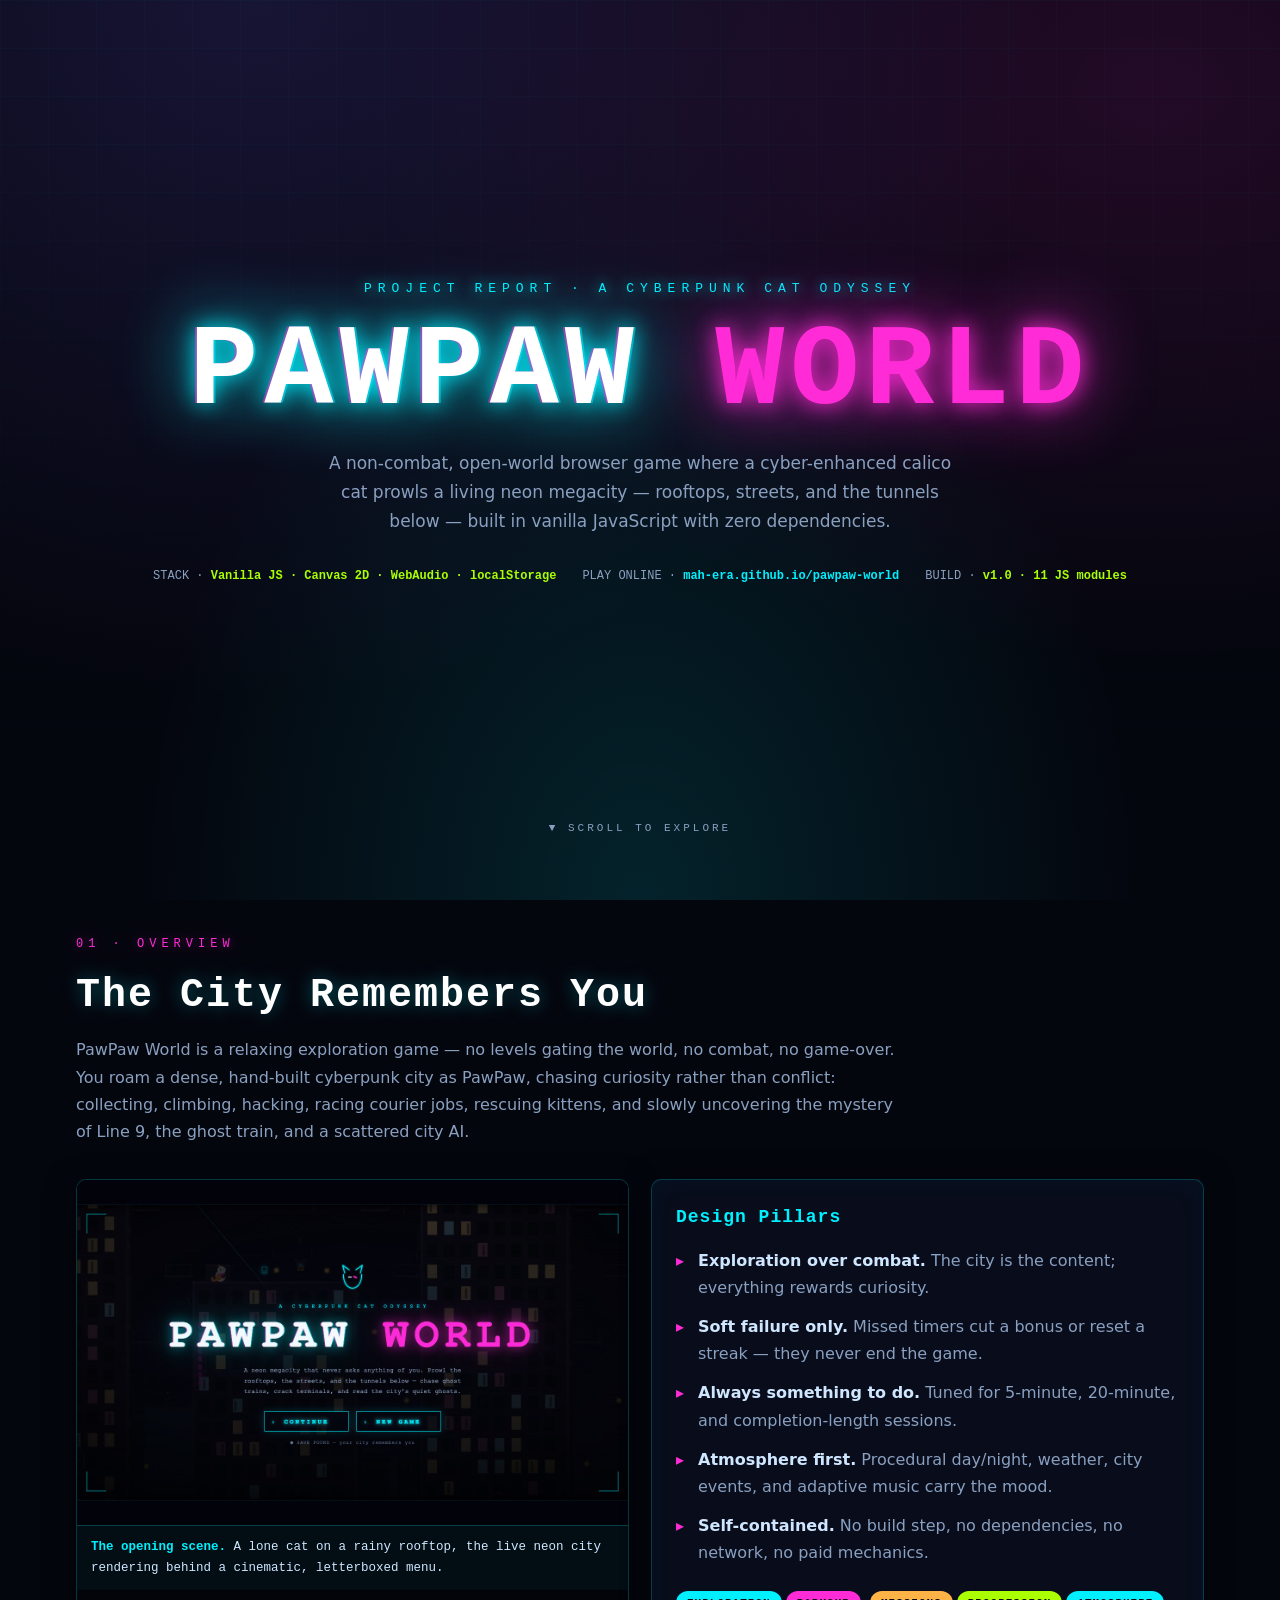
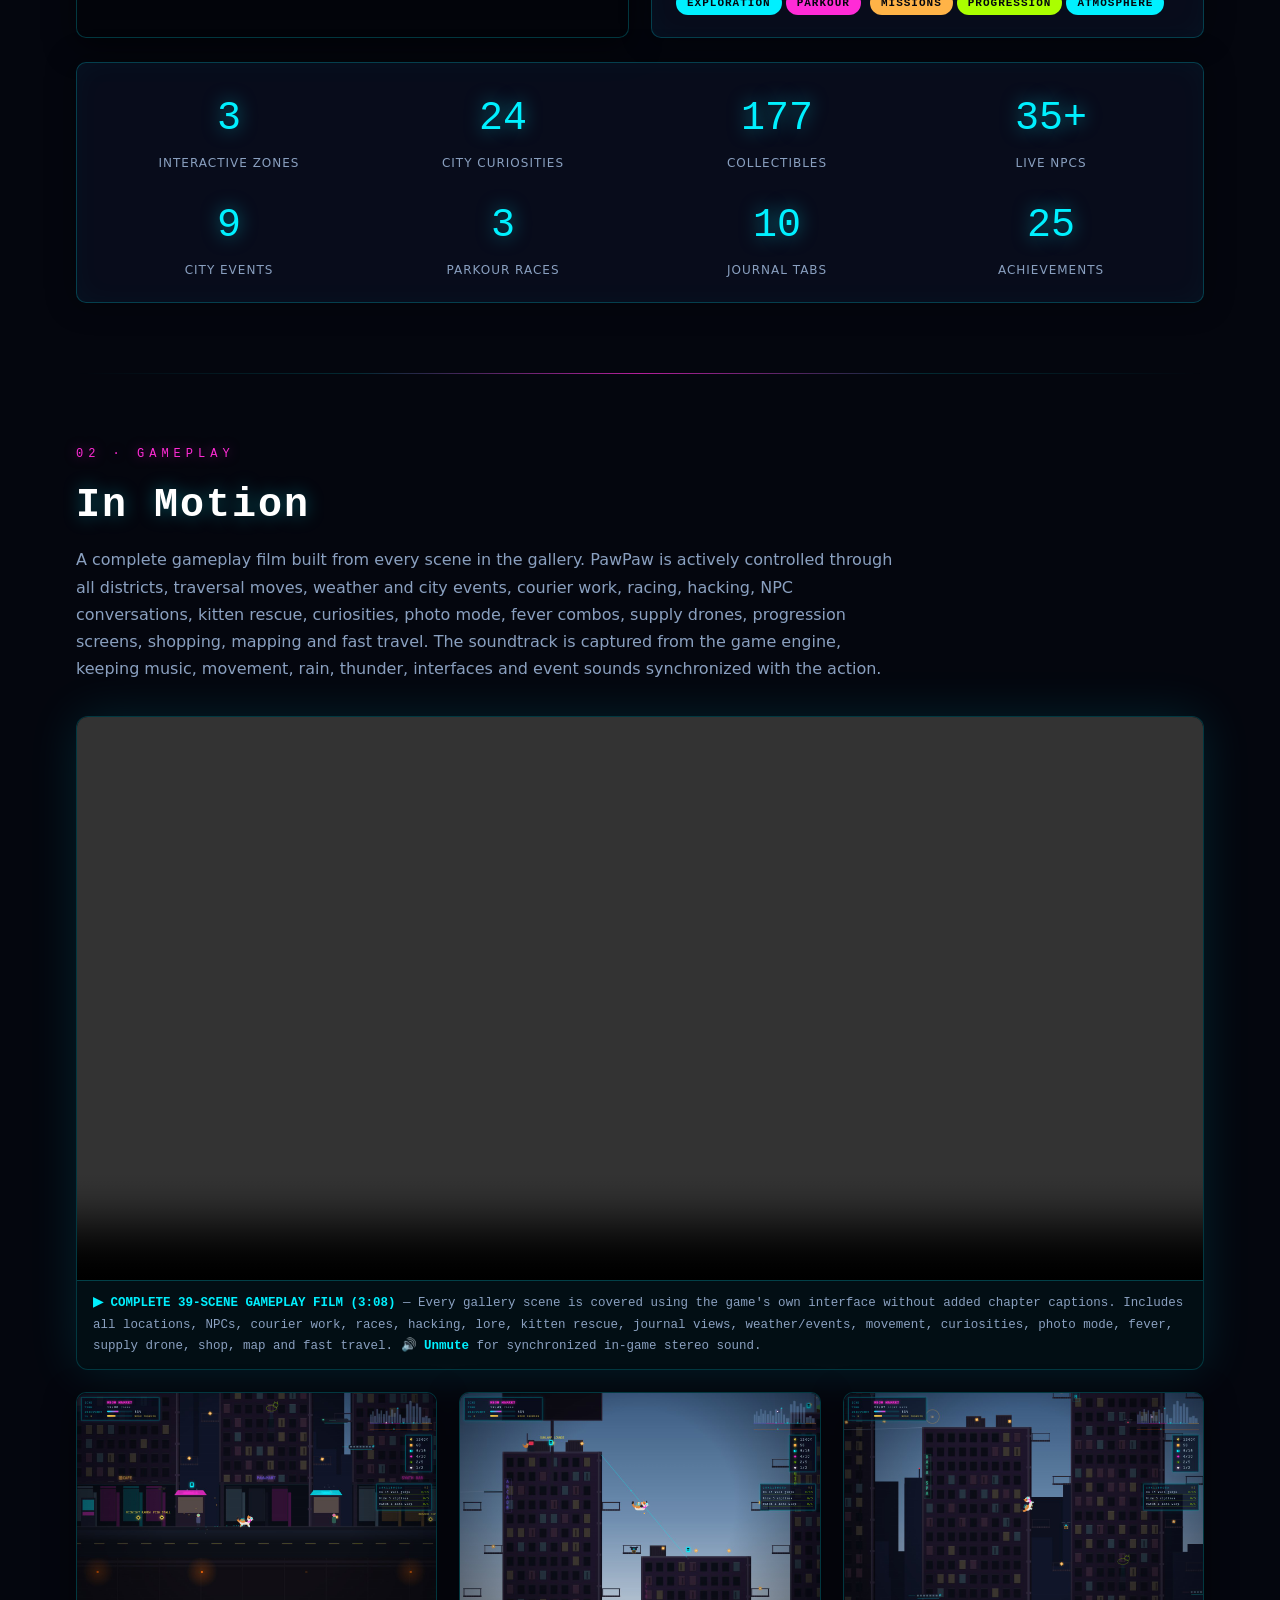
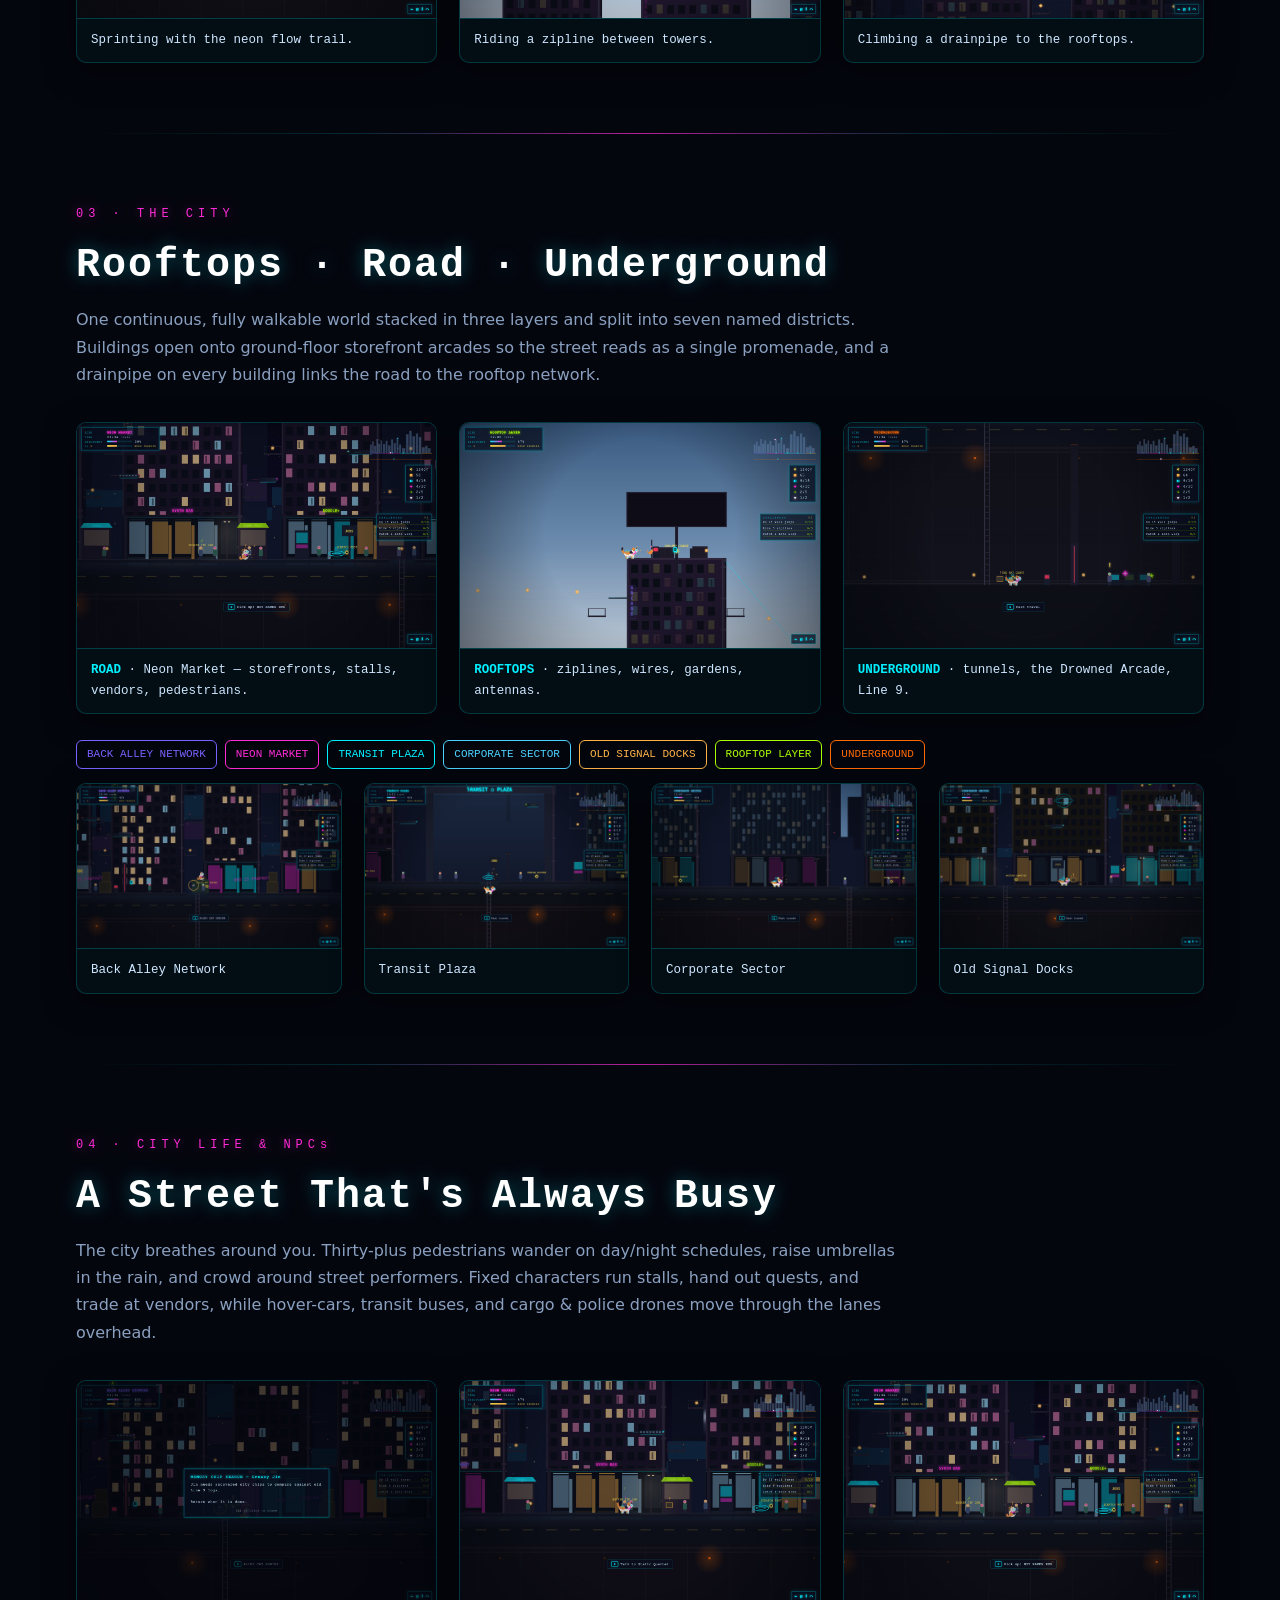
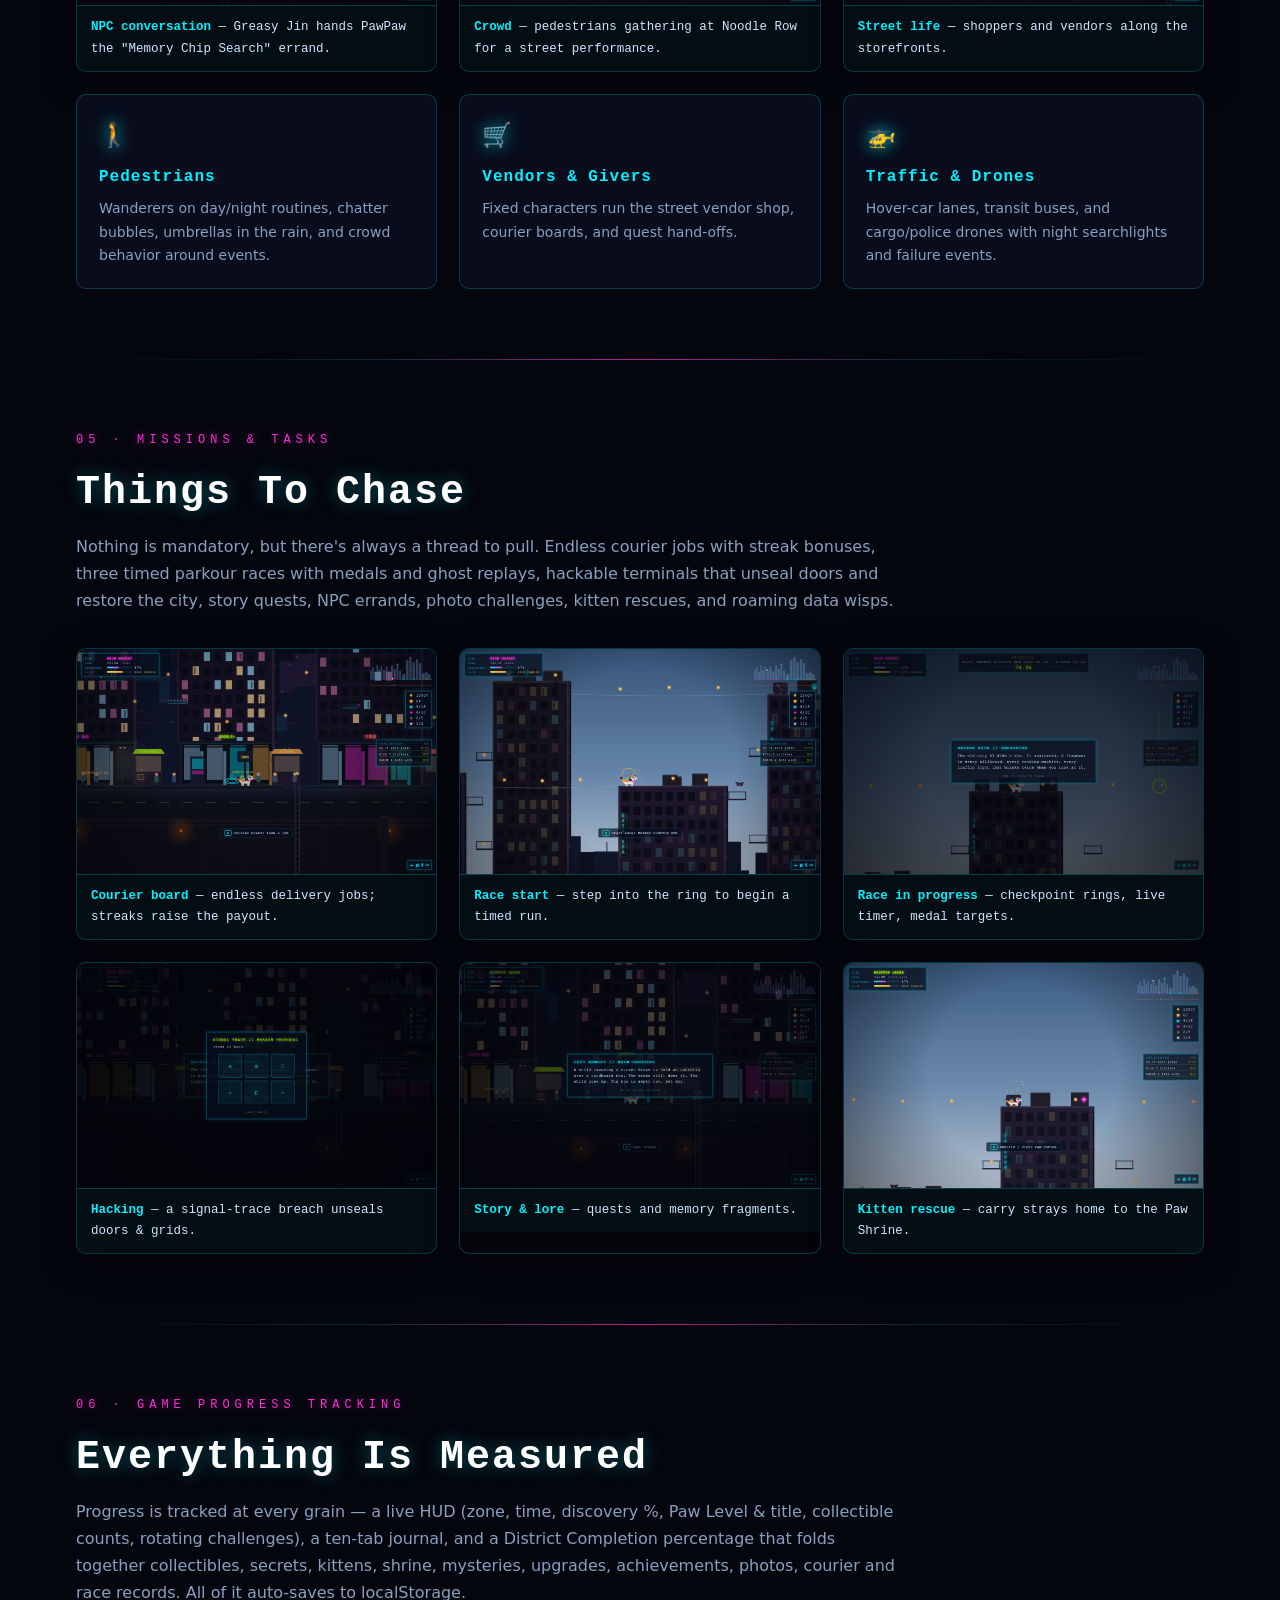
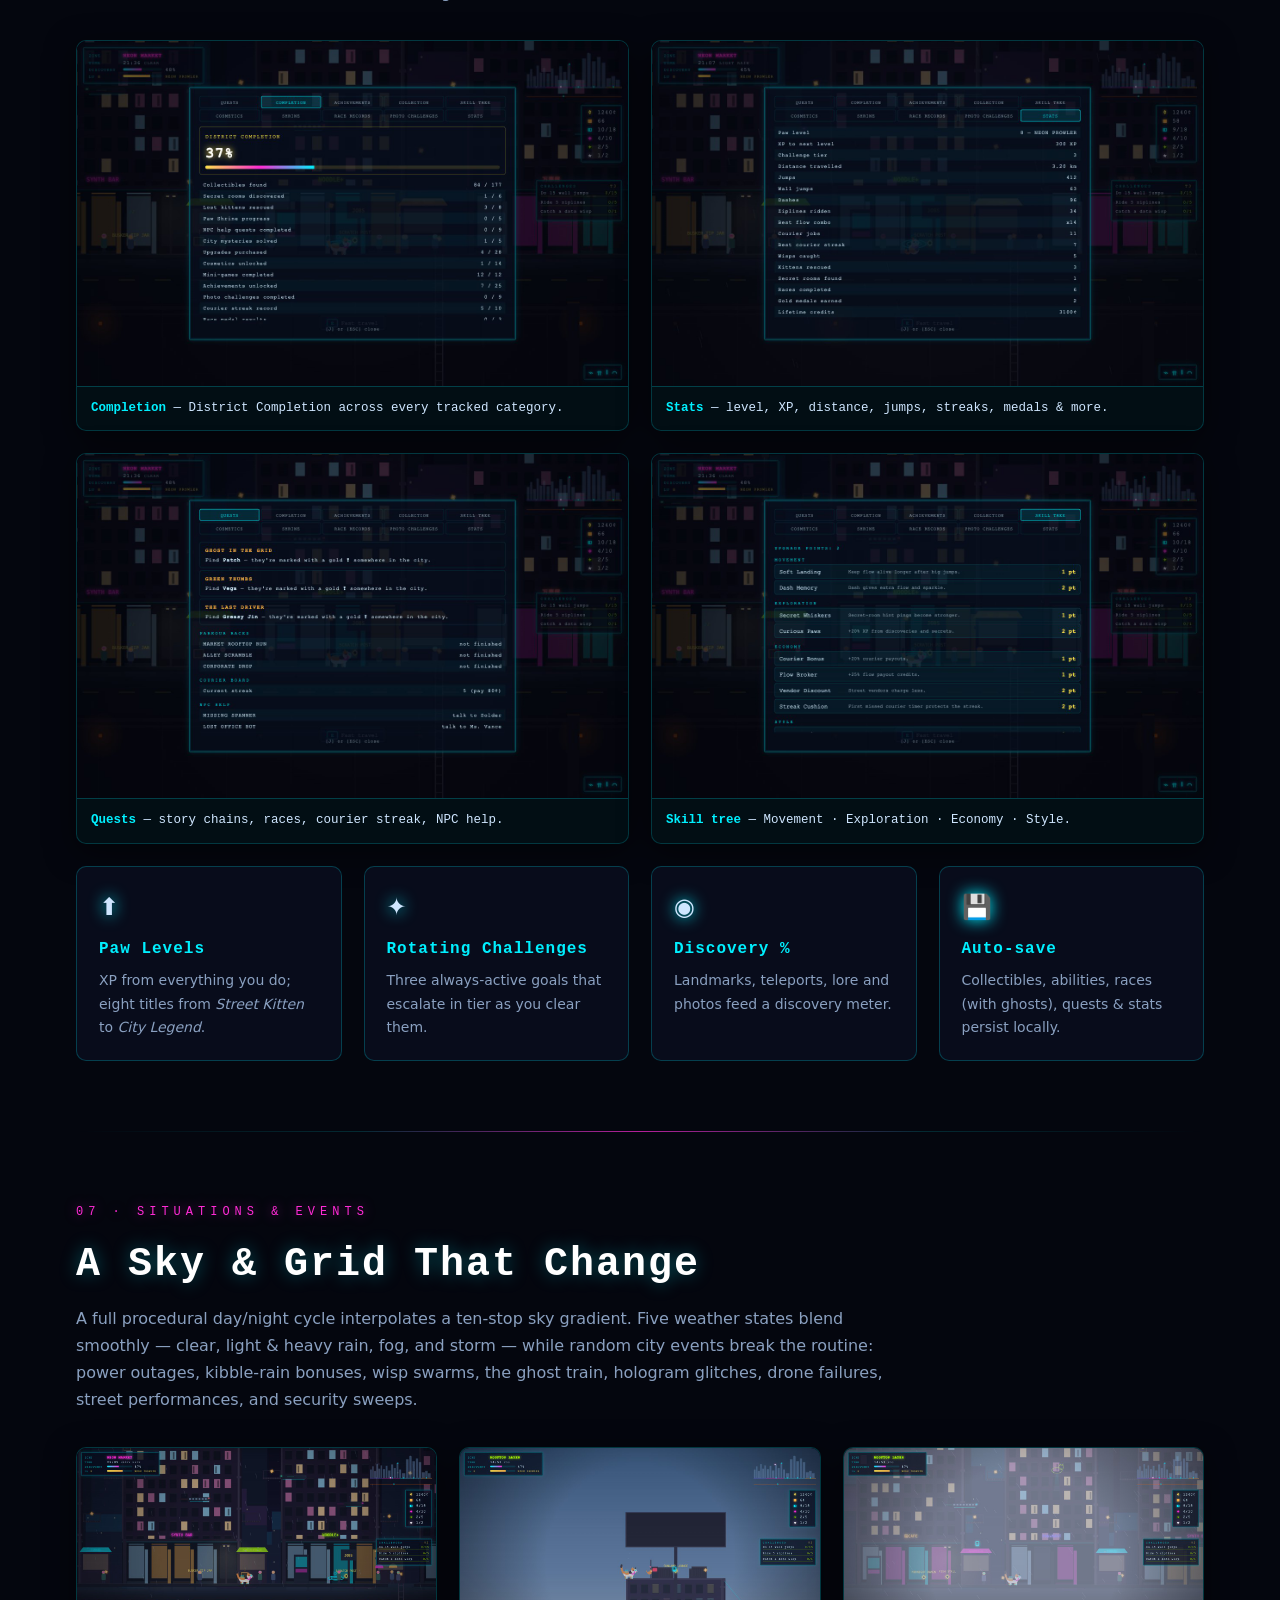
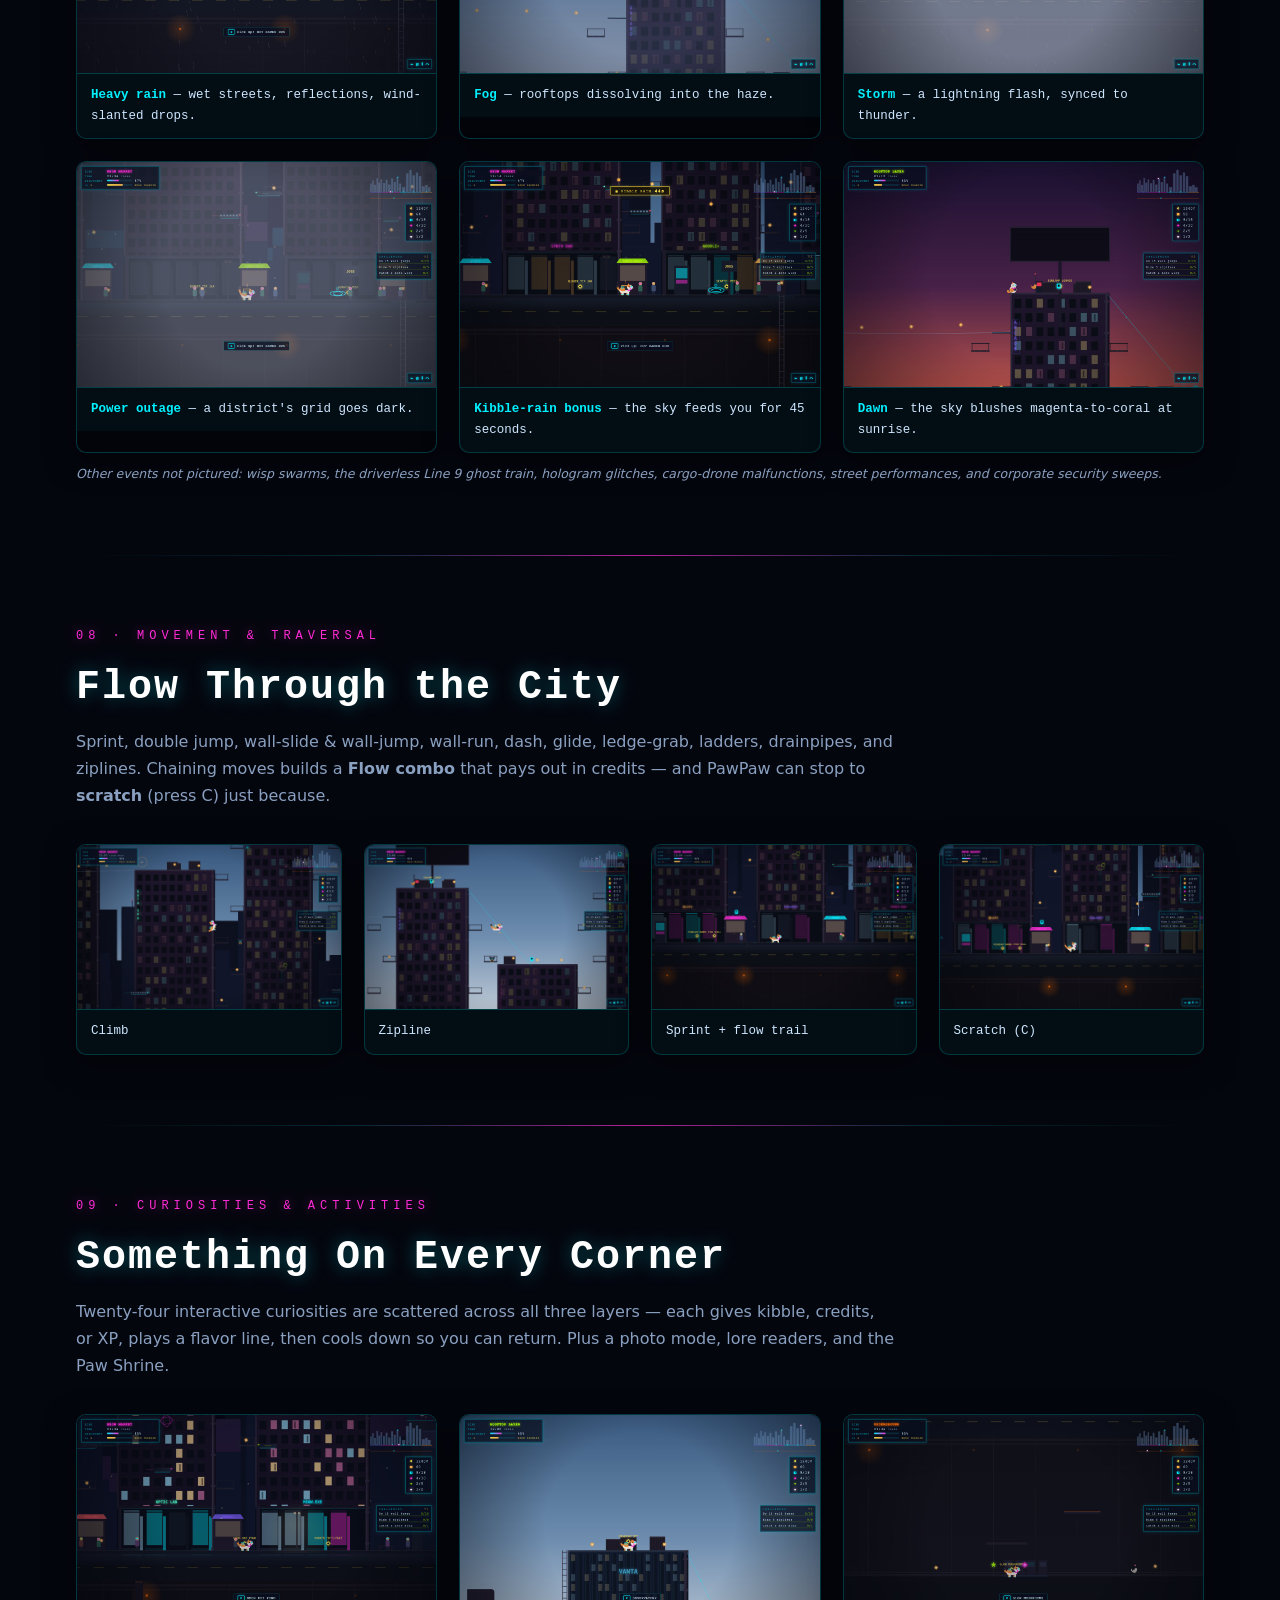
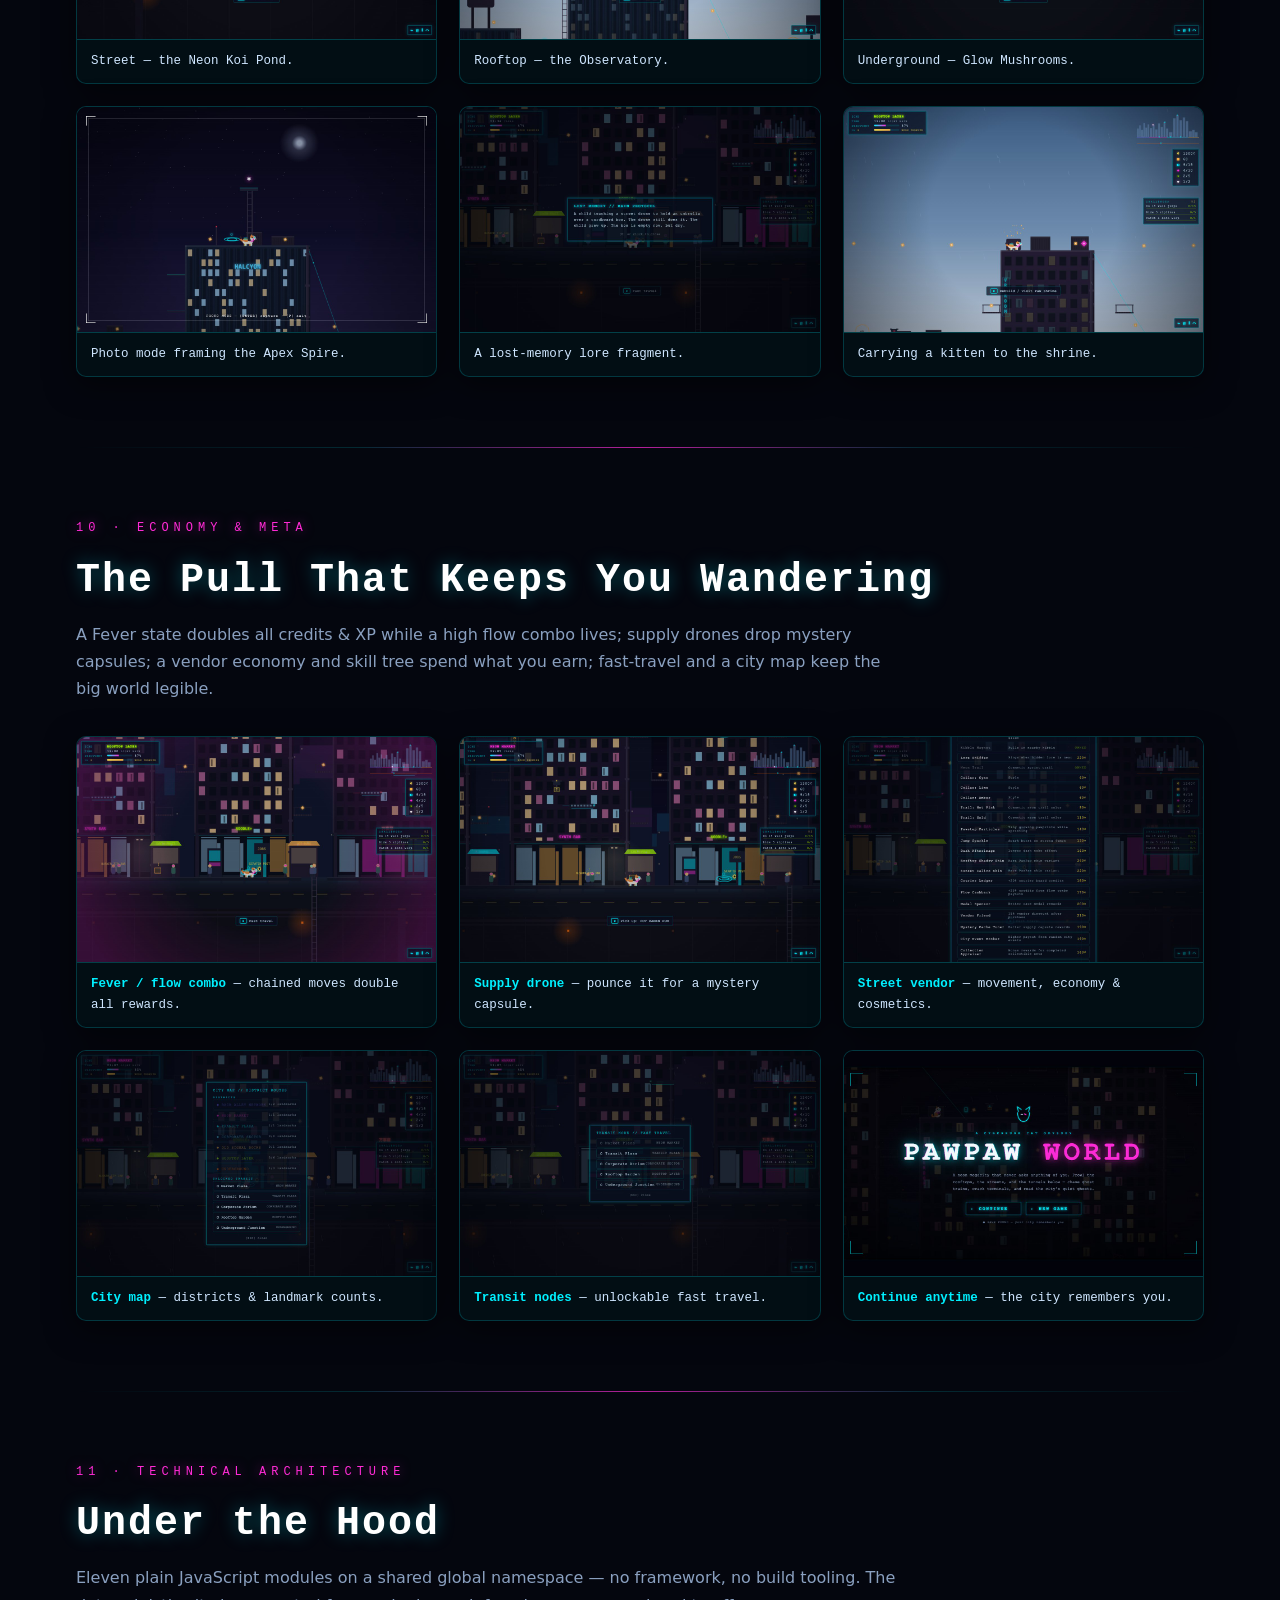
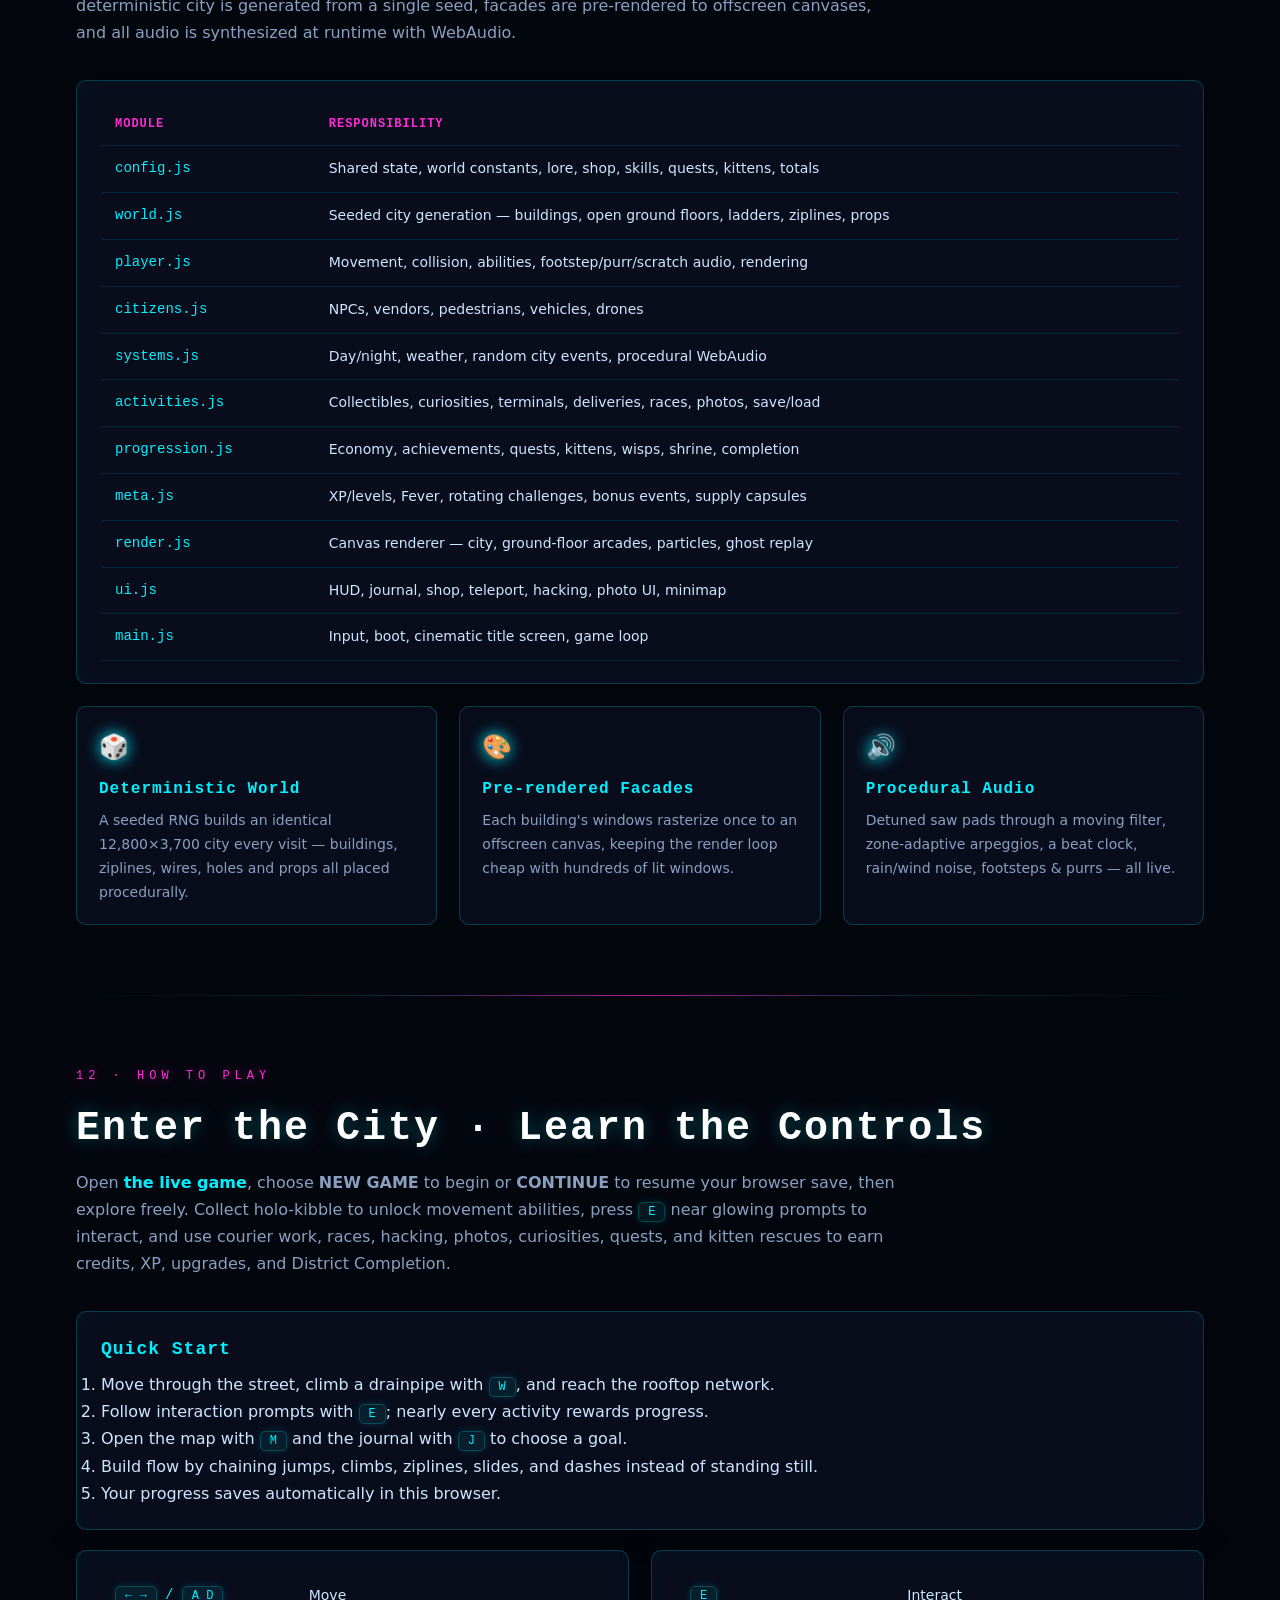
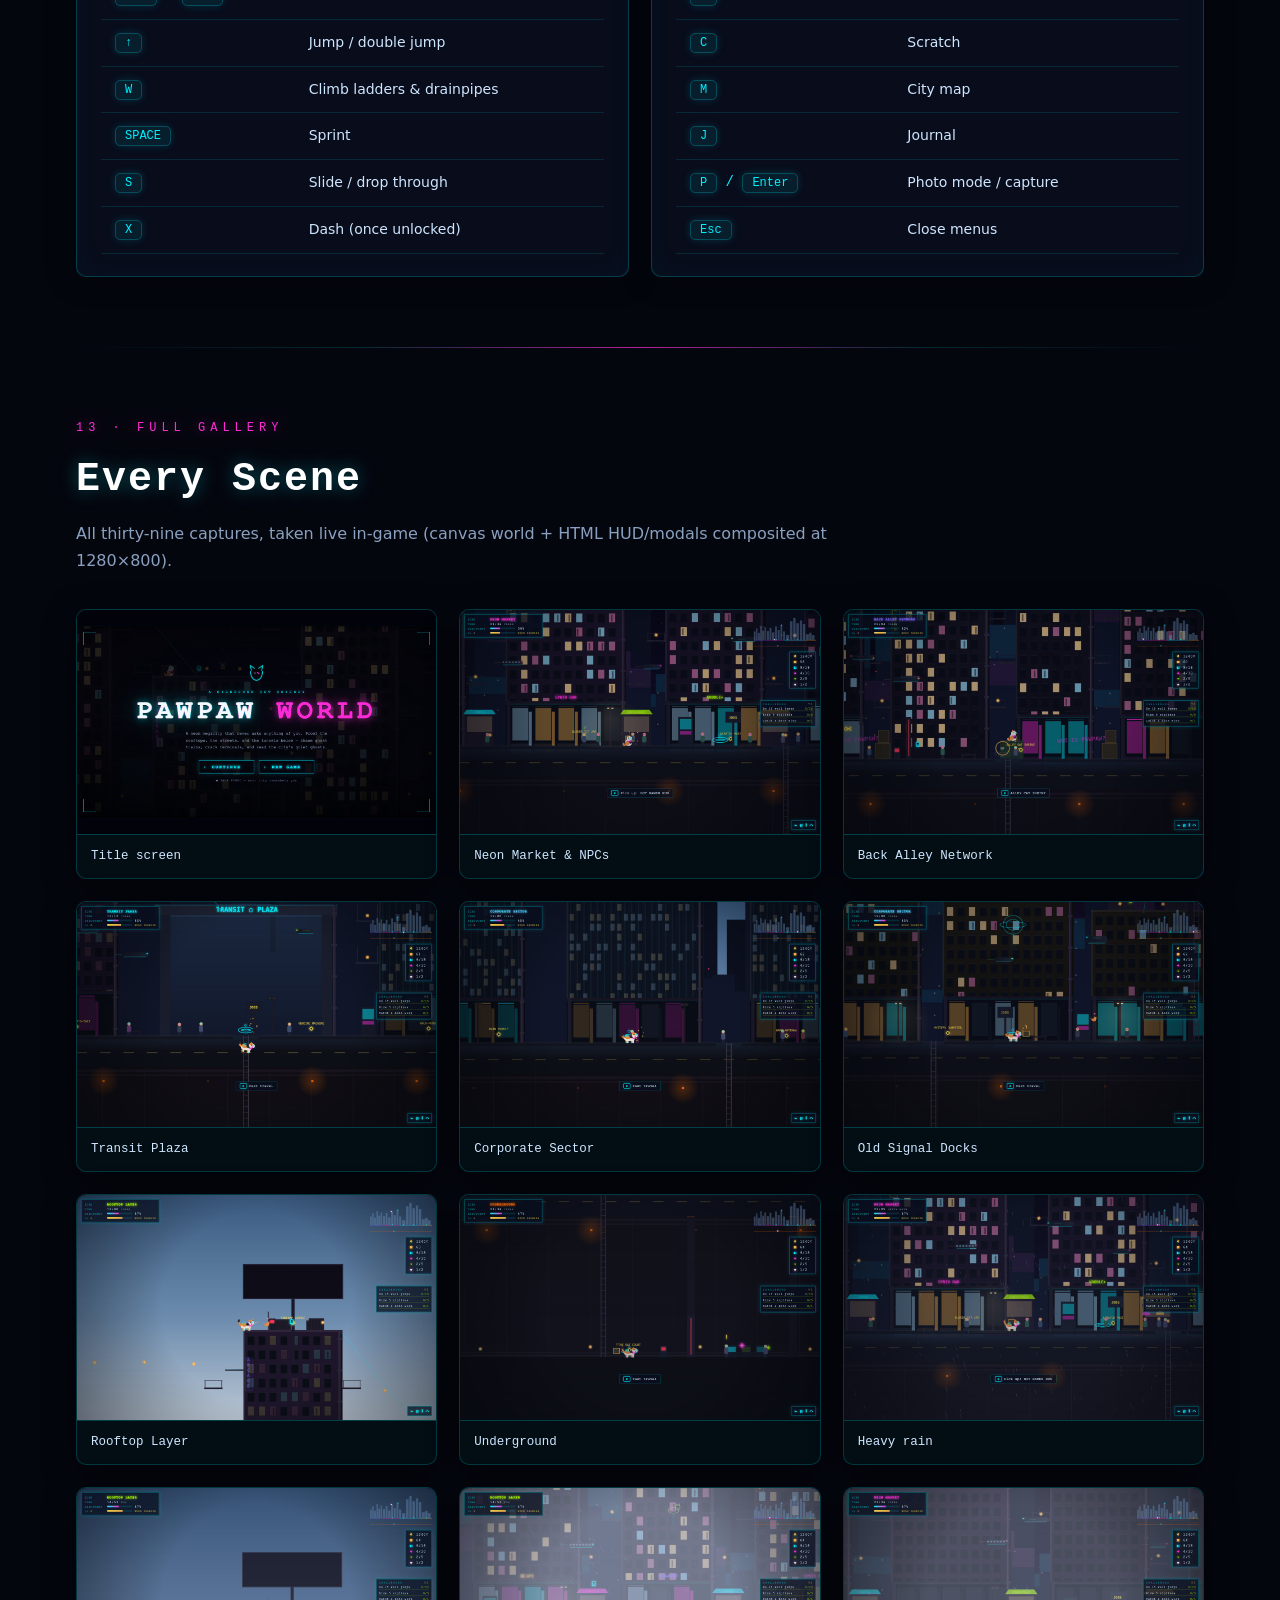
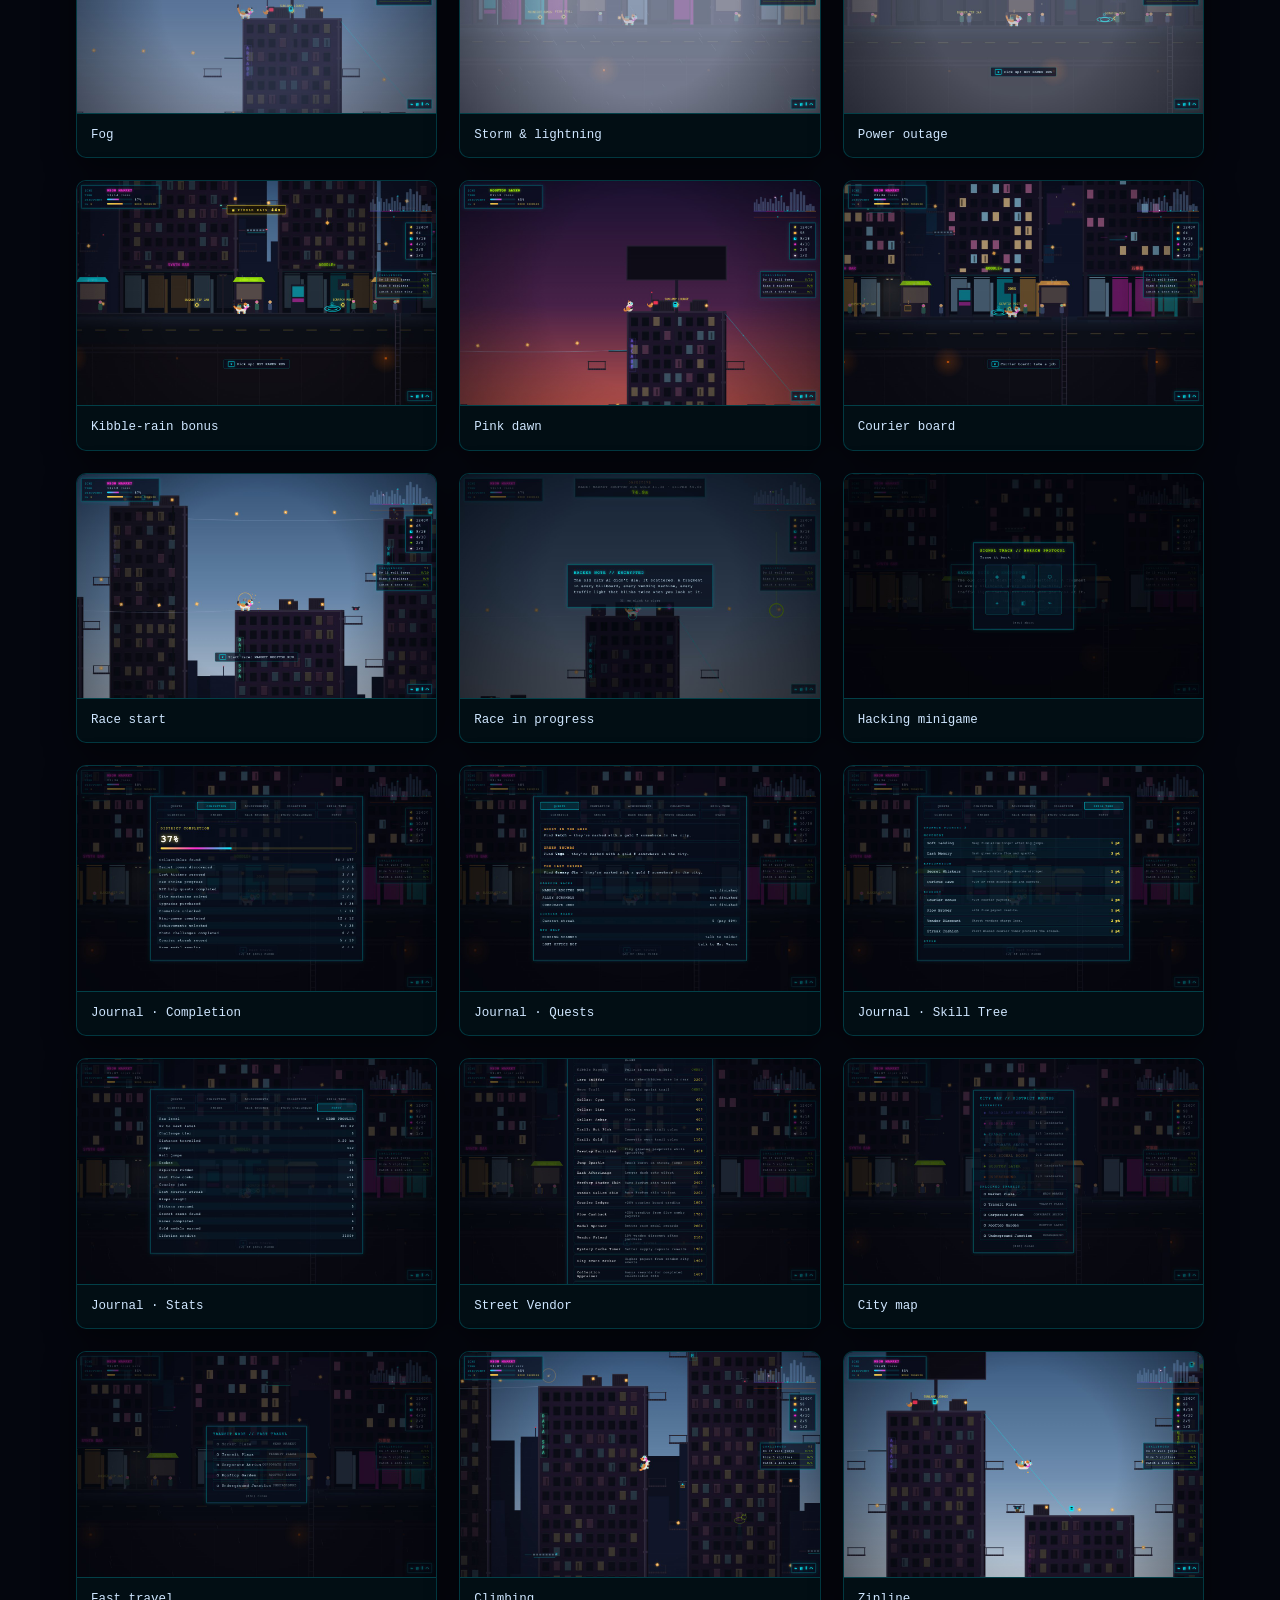
==== commit b953642e: "Document deployment and gameplay controls" ====
--- a/report/index.html
+++ b/report/index.html
@@ -96,7 +96,7 @@
   <p class="tag">A non-combat, open-world browser game where a cyber-enhanced calico cat prowls a living neon megacity — rooftops, streets, and the tunnels below — built in vanilla JavaScript with zero dependencies.</p>
   <div class="meta">
     <div>STACK · <b>Vanilla JS · Canvas 2D · WebAudio · localStorage</b></div>
-    <div>RUNS AT · <b>localhost:3000</b></div>
+    <div>PLAY ONLINE · <b><a href="https://mah-era.github.io/pawpaw-world/">mah-era.github.io/pawpaw-world</a></b></div>
     <div>BUILD · <b>v1.0 · 11 JS modules</b></div>
   </div>
   <div class="scroll-cue">▼ SCROLL TO EXPLORE</div>
@@ -334,10 +334,21 @@
 </section>
 <div class="divider"></div>
 
-<!-- CONTROLS -->
+<!-- HOW TO PLAY / CONTROLS -->
 <section id="controls">
-  <div class="eyebrow">12 · CONTROLS</div>
-  <h2>Playing PawPaw</h2>
+  <div class="eyebrow">12 · HOW TO PLAY</div>
+  <h2>Enter the City · Learn the Controls</h2>
+  <p class="lead">Open <a href="https://mah-era.github.io/pawpaw-world/"><b>the live game</b></a>, choose <b>NEW GAME</b> to begin or <b>CONTINUE</b> to resume your browser save, then explore freely. Collect holo-kibble to unlock movement abilities, press <span class="kbd">E</span> near glowing prompts to interact, and use courier work, races, hacking, photos, curiosities, quests, and kitten rescues to earn credits, XP, upgrades, and District Completion.</p>
+  <div class="panel" style="margin-bottom:20px">
+    <h3>Quick Start</h3>
+    <ol class="clean">
+      <li>Move through the street, climb a drainpipe with <span class="kbd">W</span>, and reach the rooftop network.</li>
+      <li>Follow interaction prompts with <span class="kbd">E</span>; nearly every activity rewards progress.</li>
+      <li>Open the map with <span class="kbd">M</span> and the journal with <span class="kbd">J</span> to choose a goal.</li>
+      <li>Build flow by chaining jumps, climbs, ziplines, slides, and dashes instead of standing still.</li>
+      <li>Your progress saves automatically in this browser.</li>
+    </ol>
+  </div>
   <div class="grid g2">
     <div class="panel"><table><tbody>
       <tr><td class="k"><span class="kbd">← →</span> / <span class="kbd">A D</span></td><td>Move</td></tr>
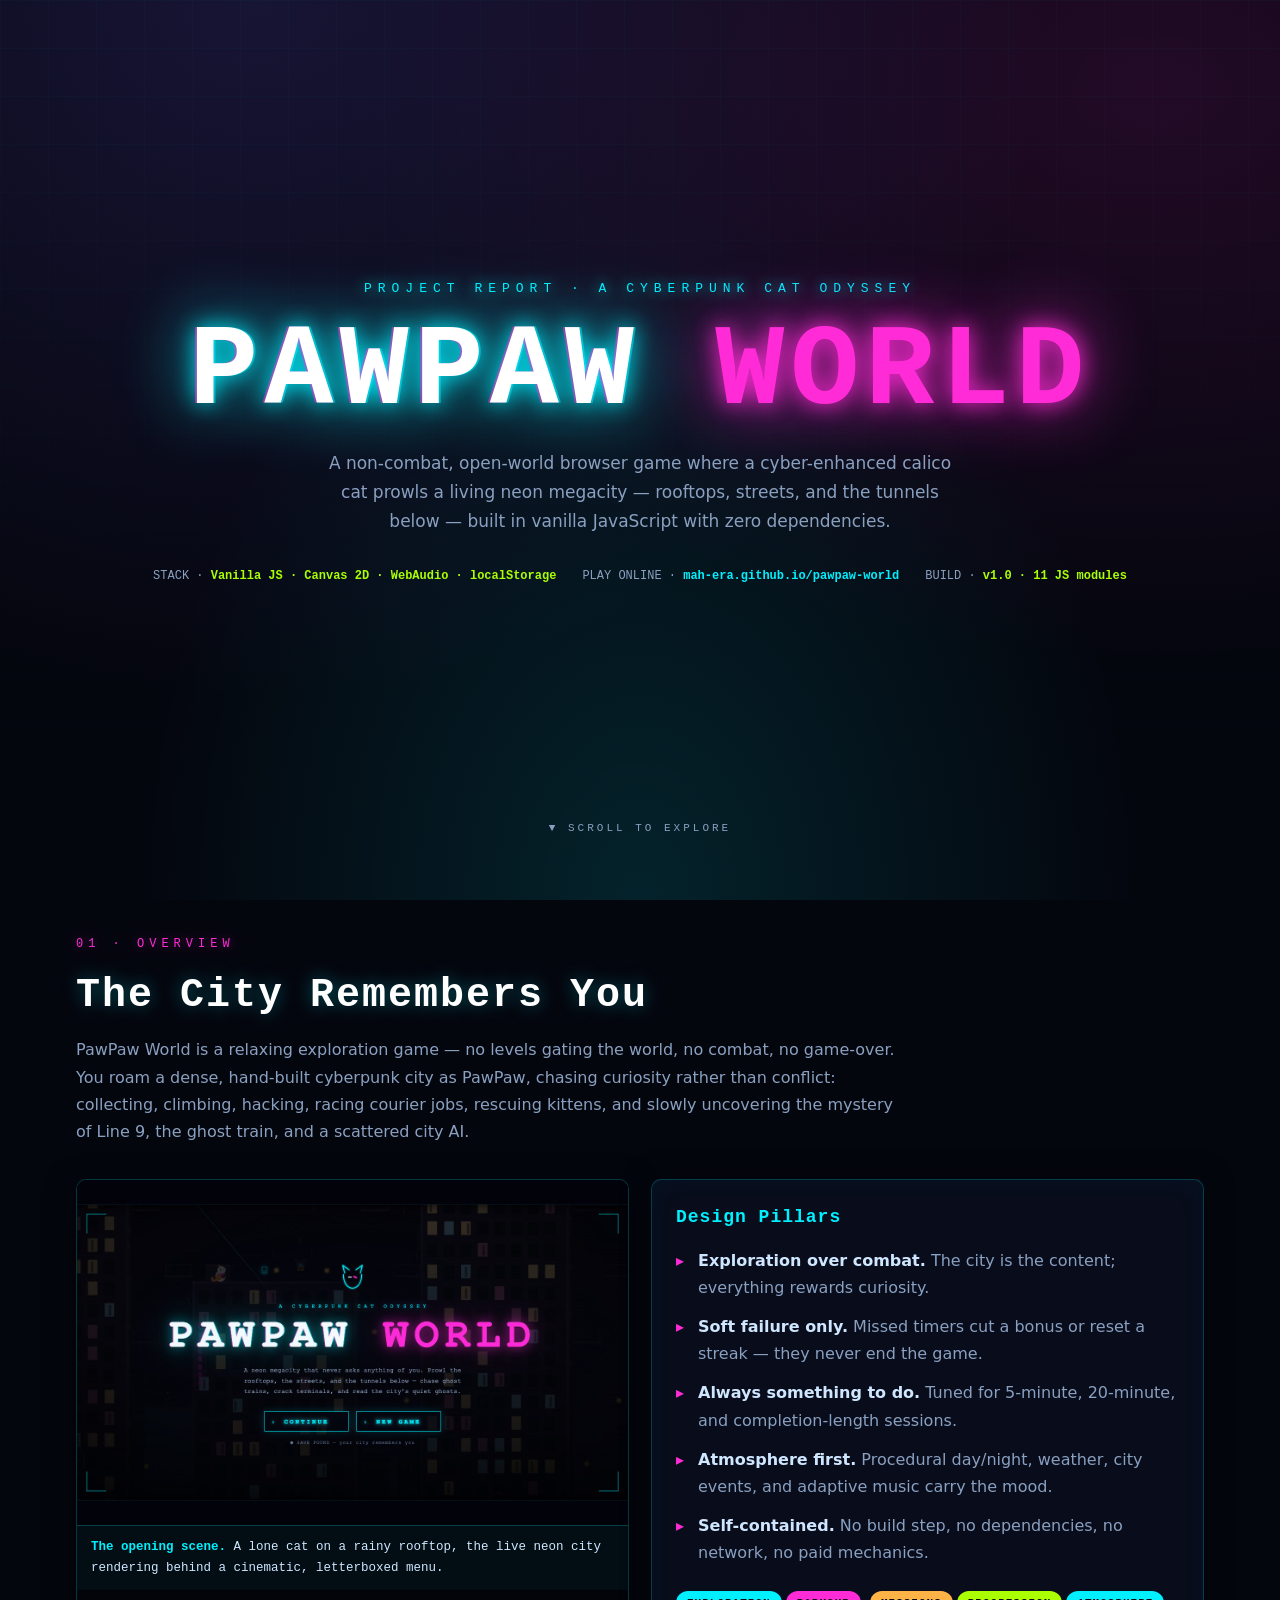
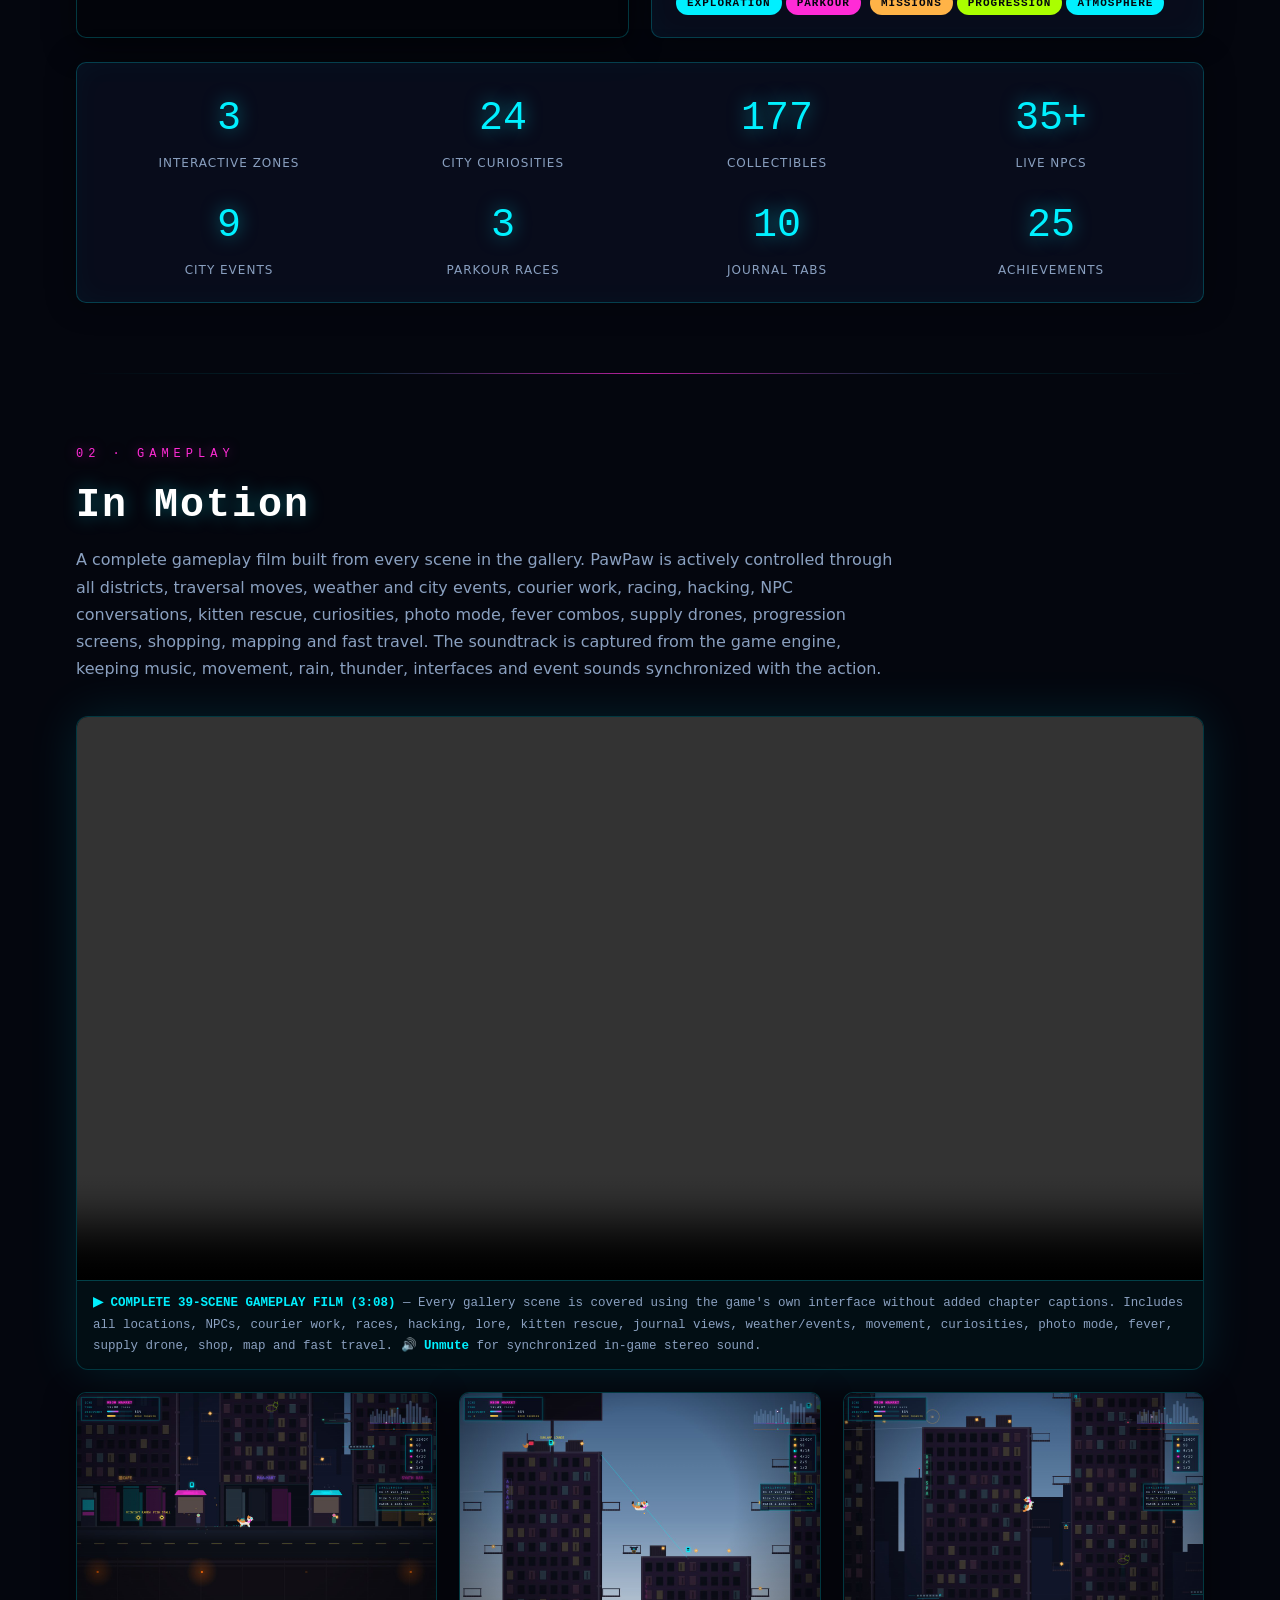
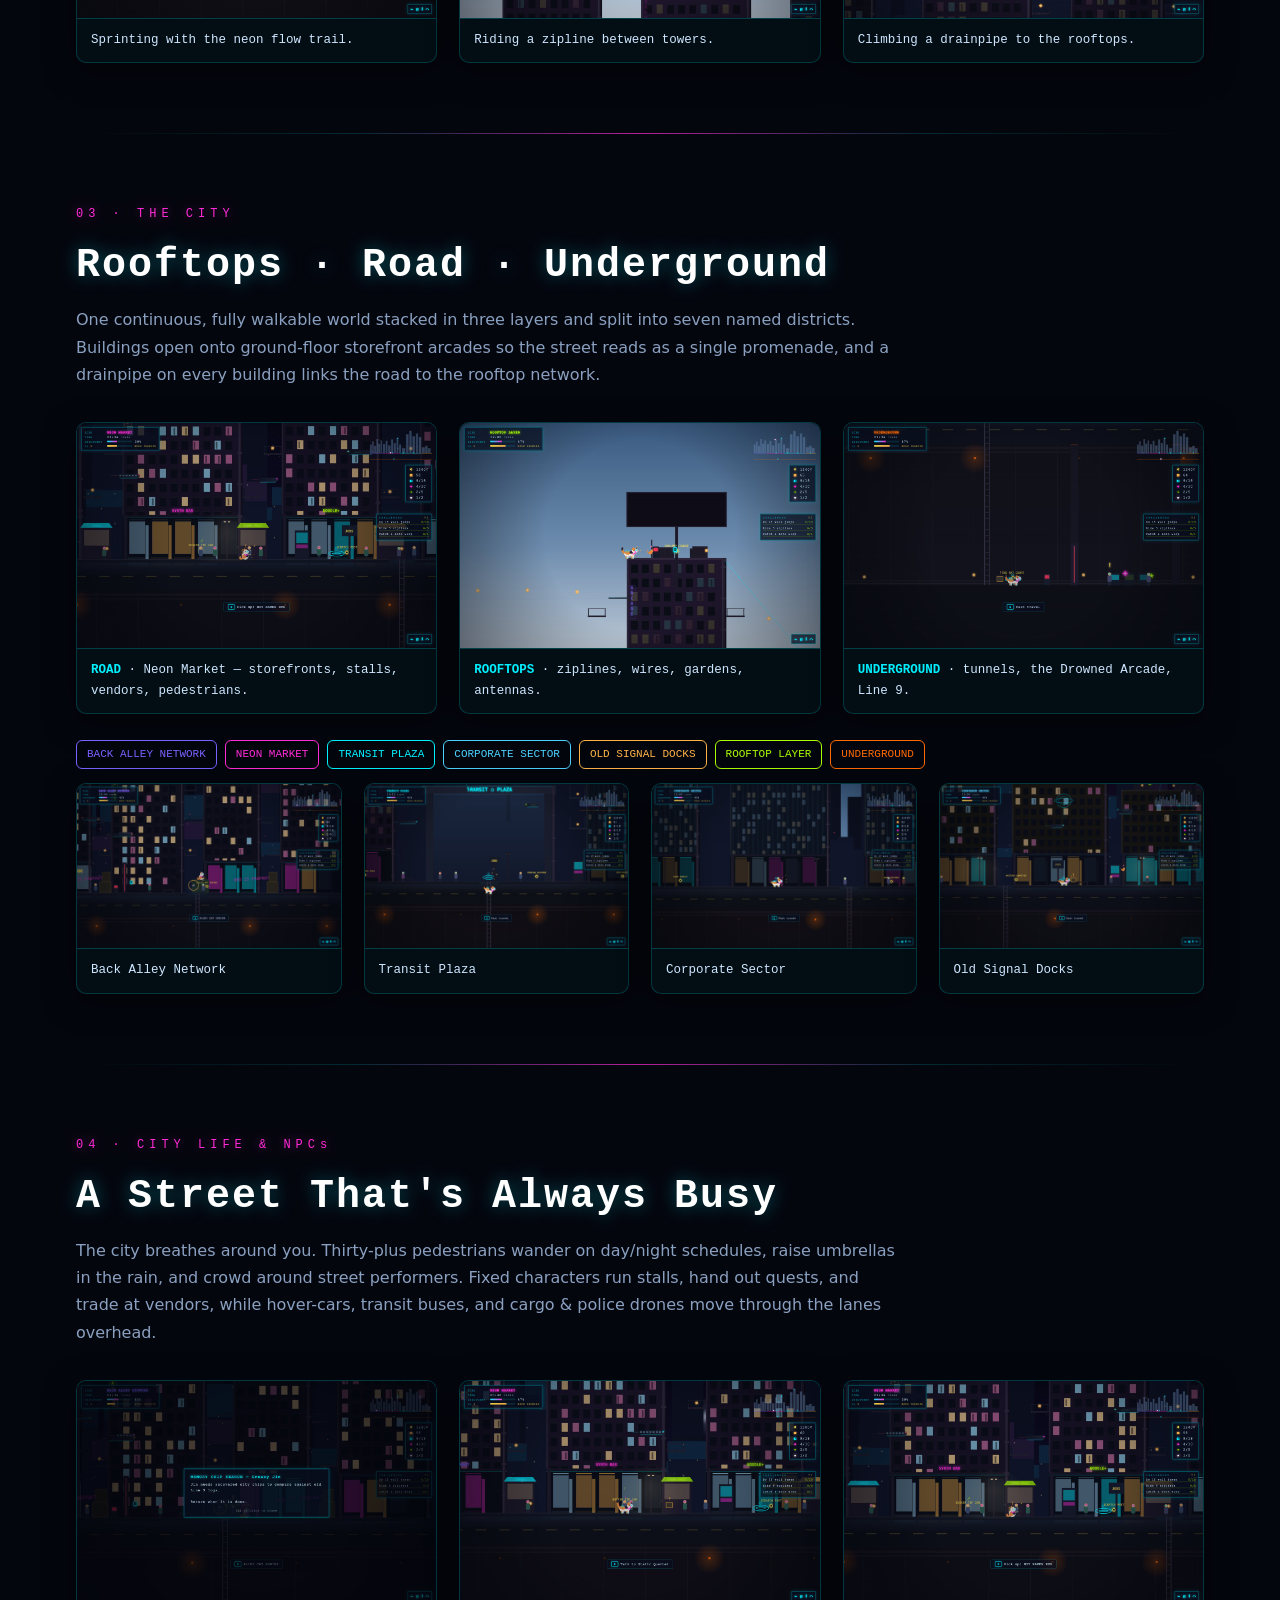
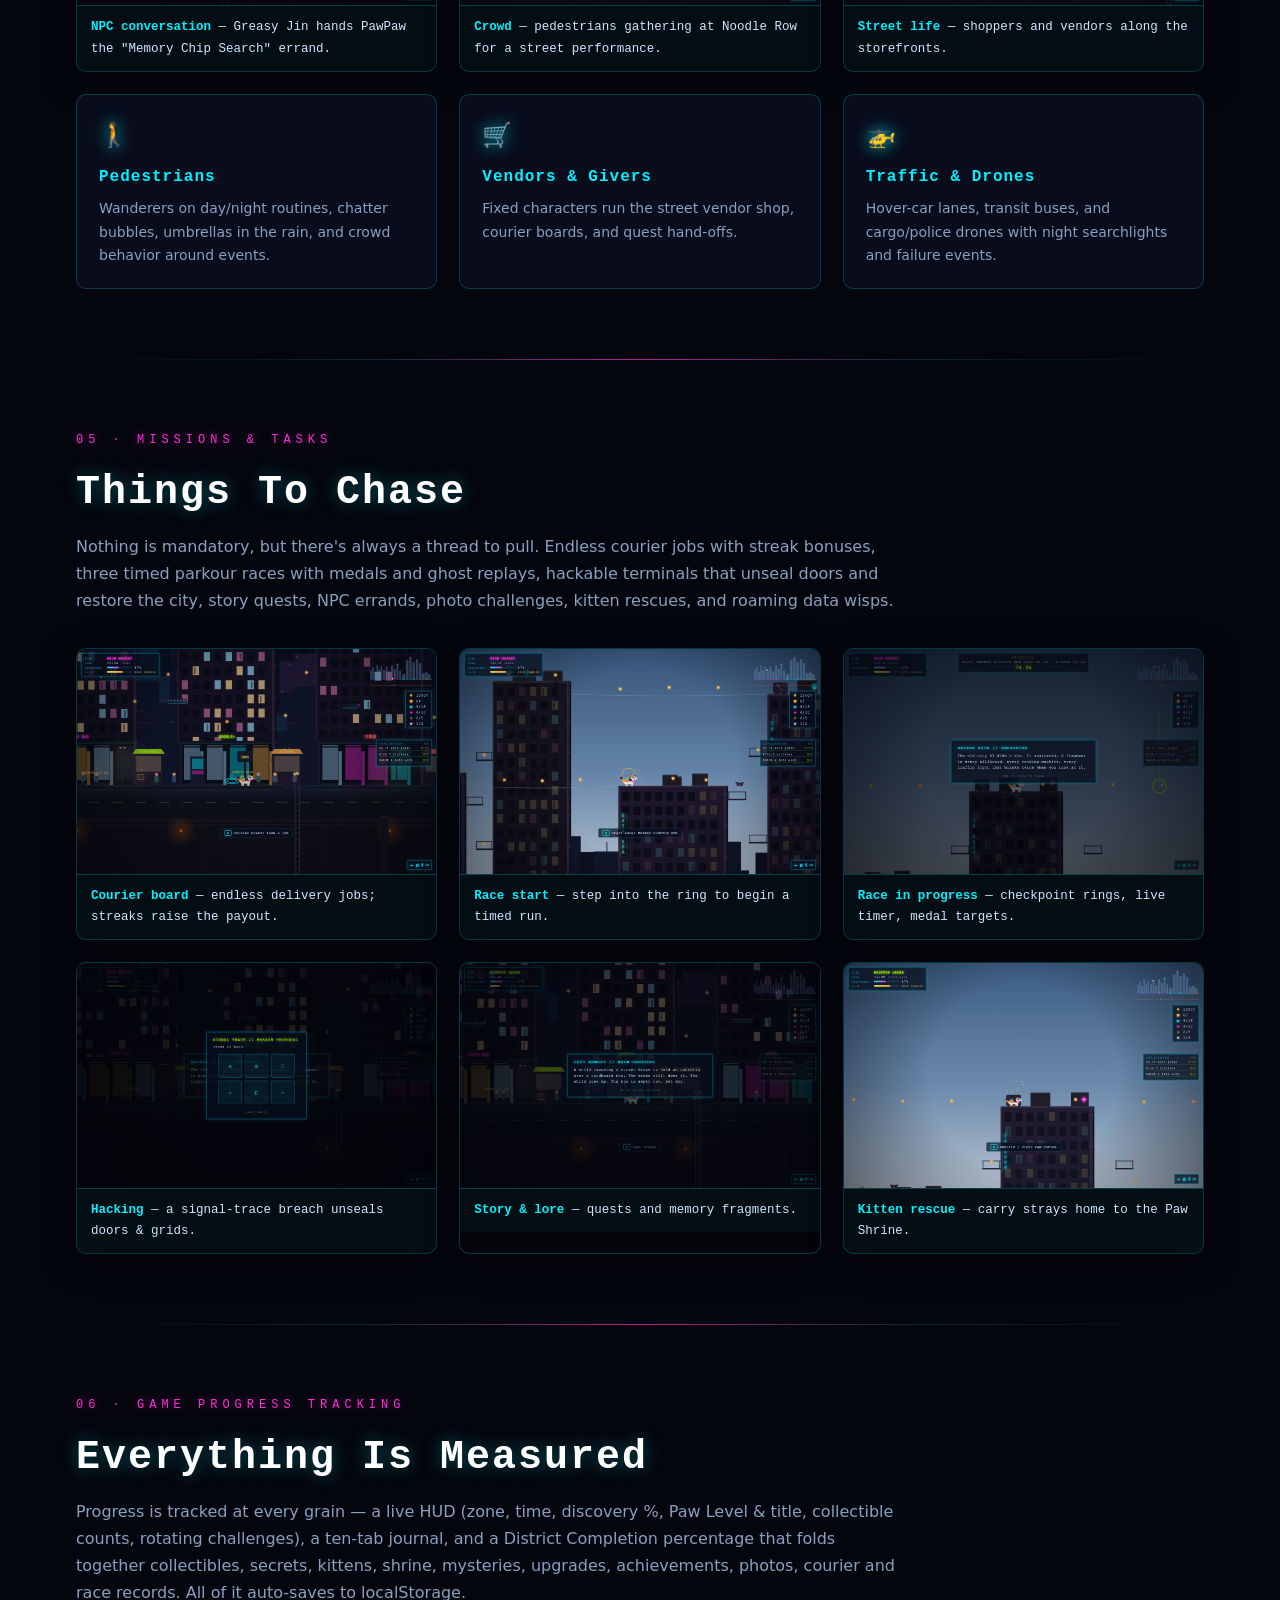
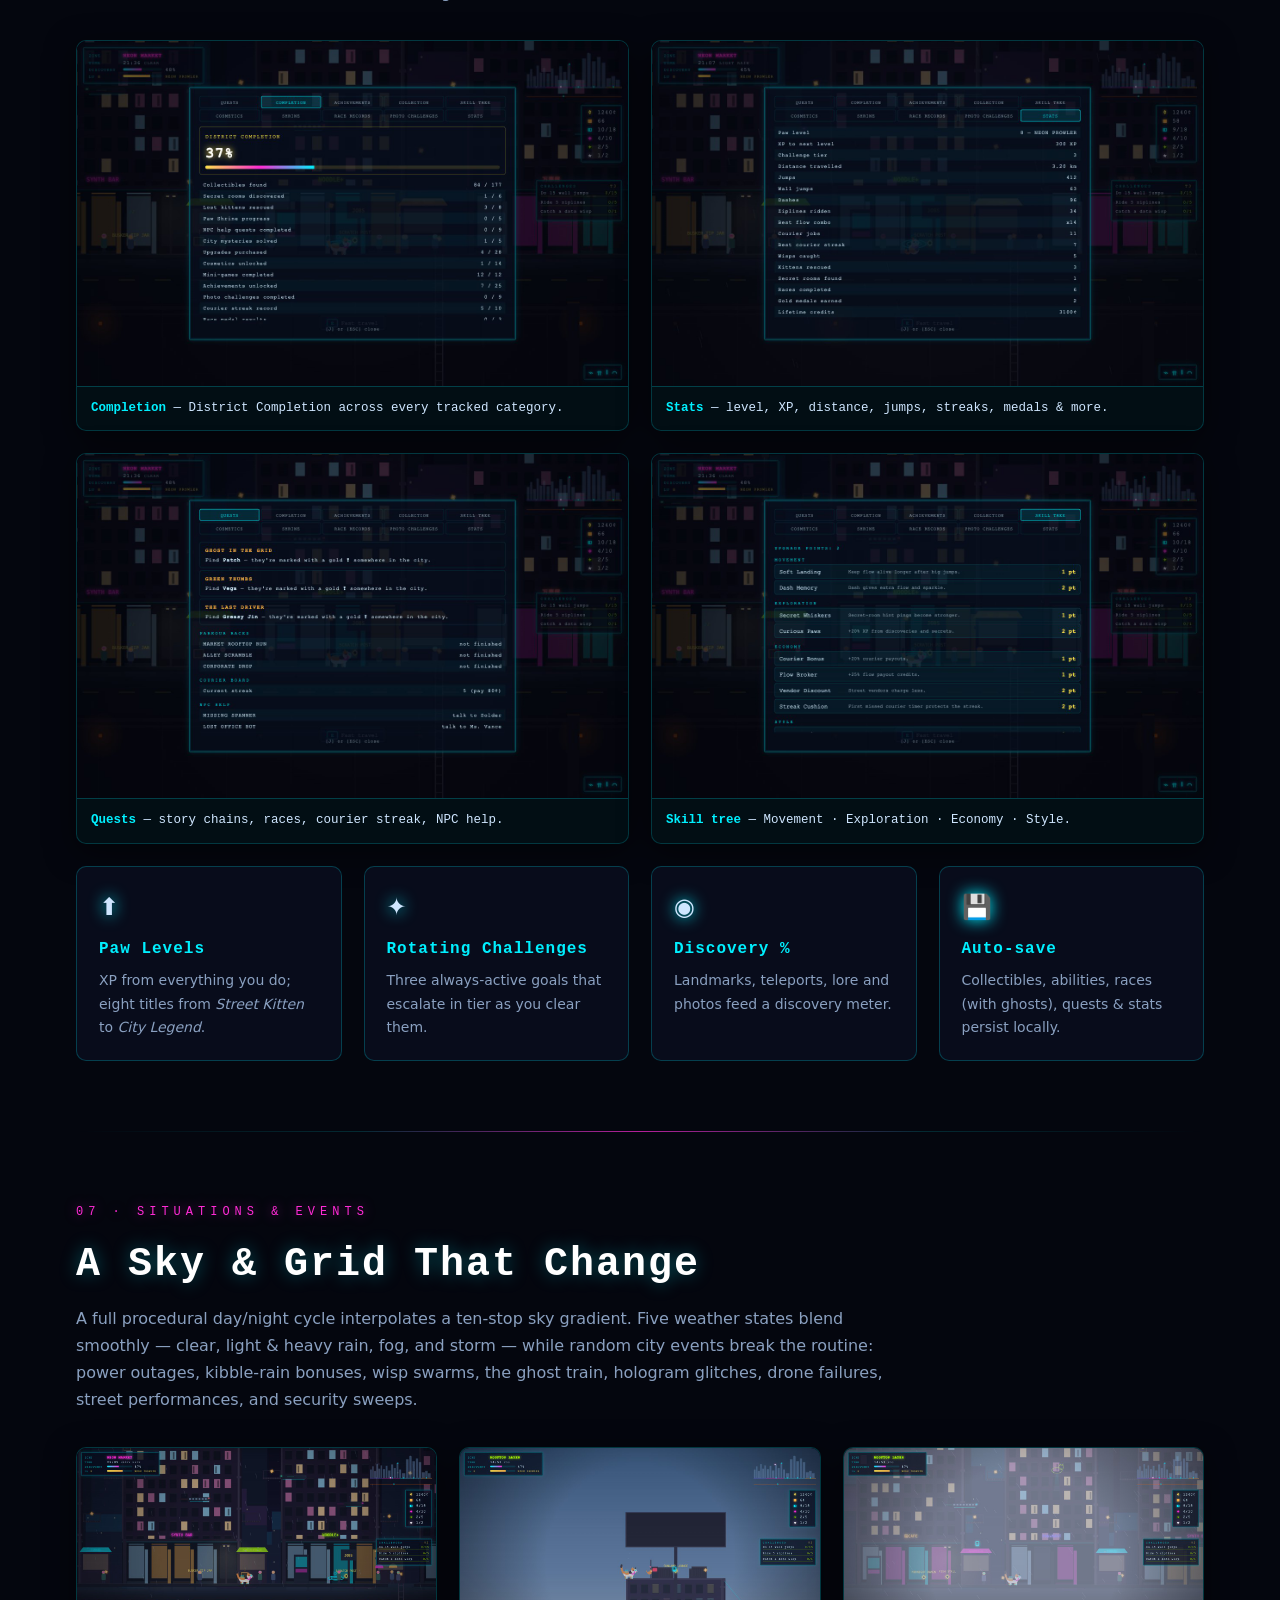
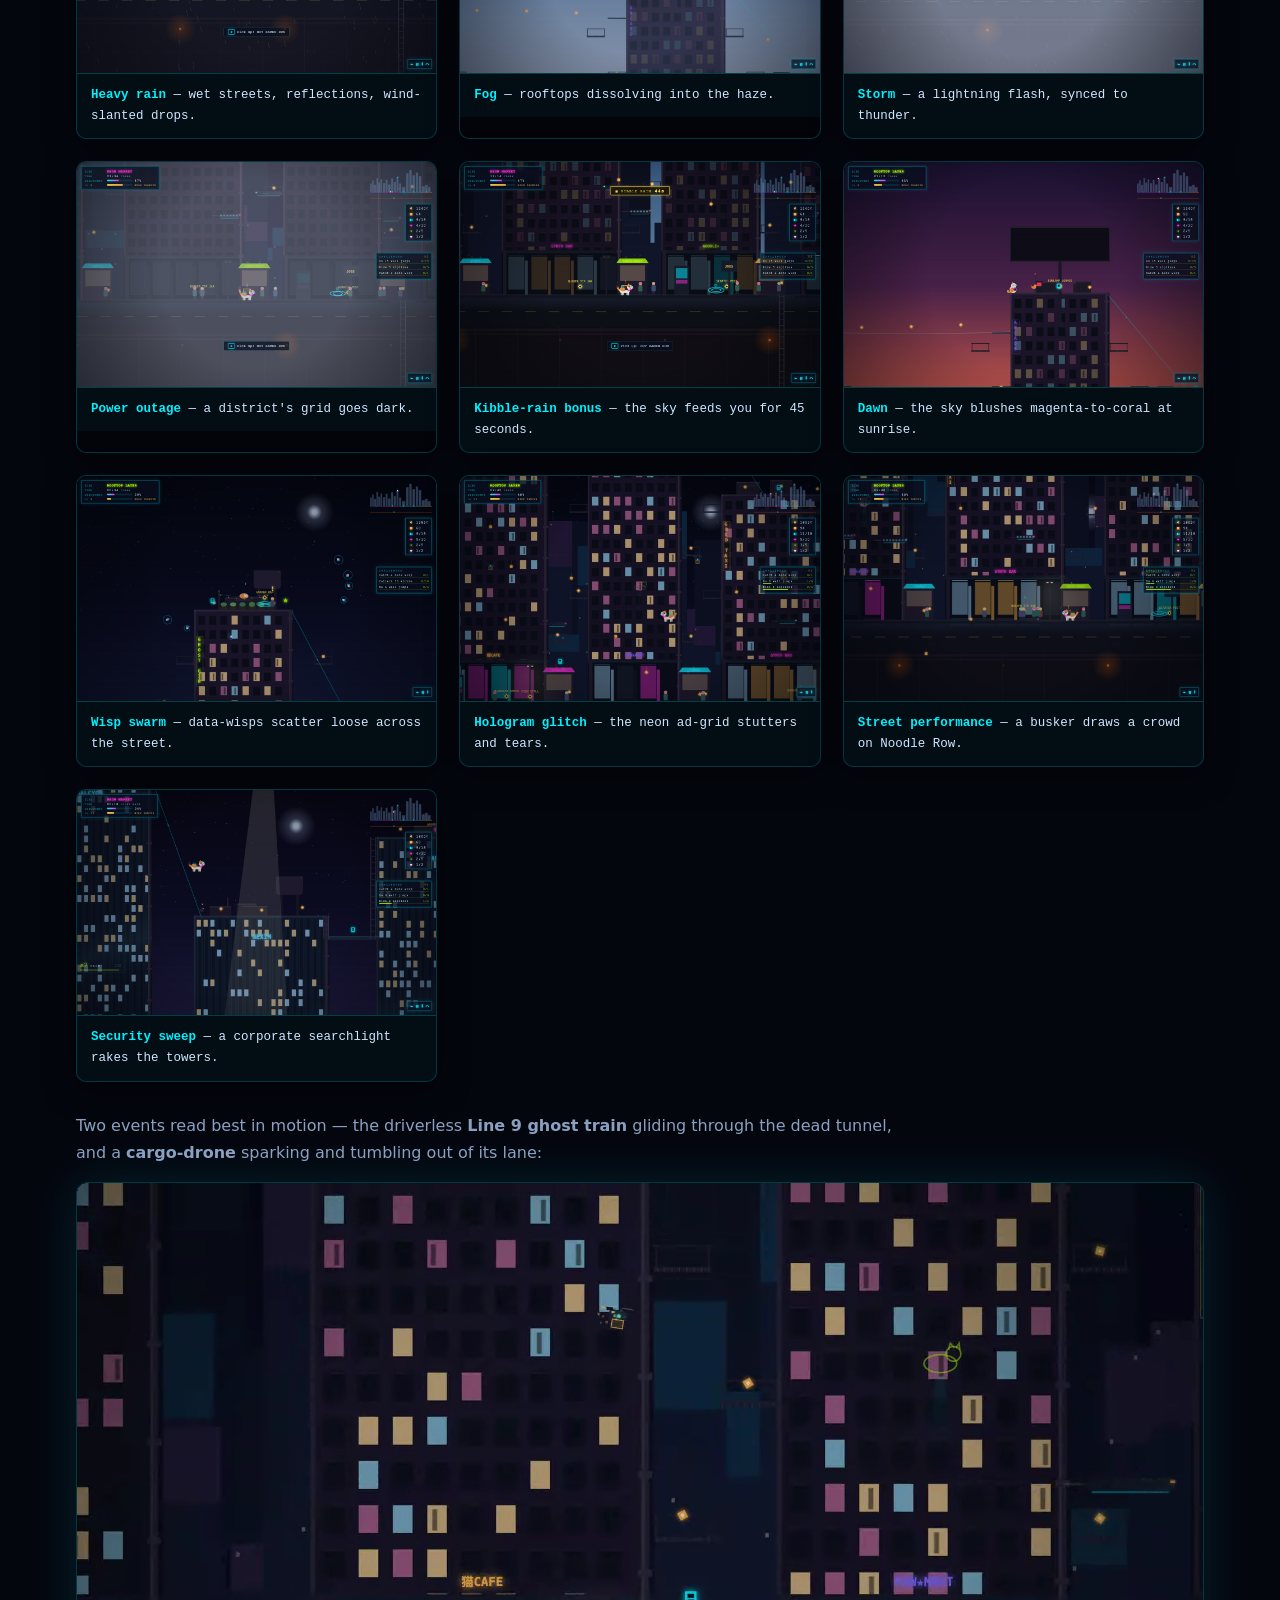
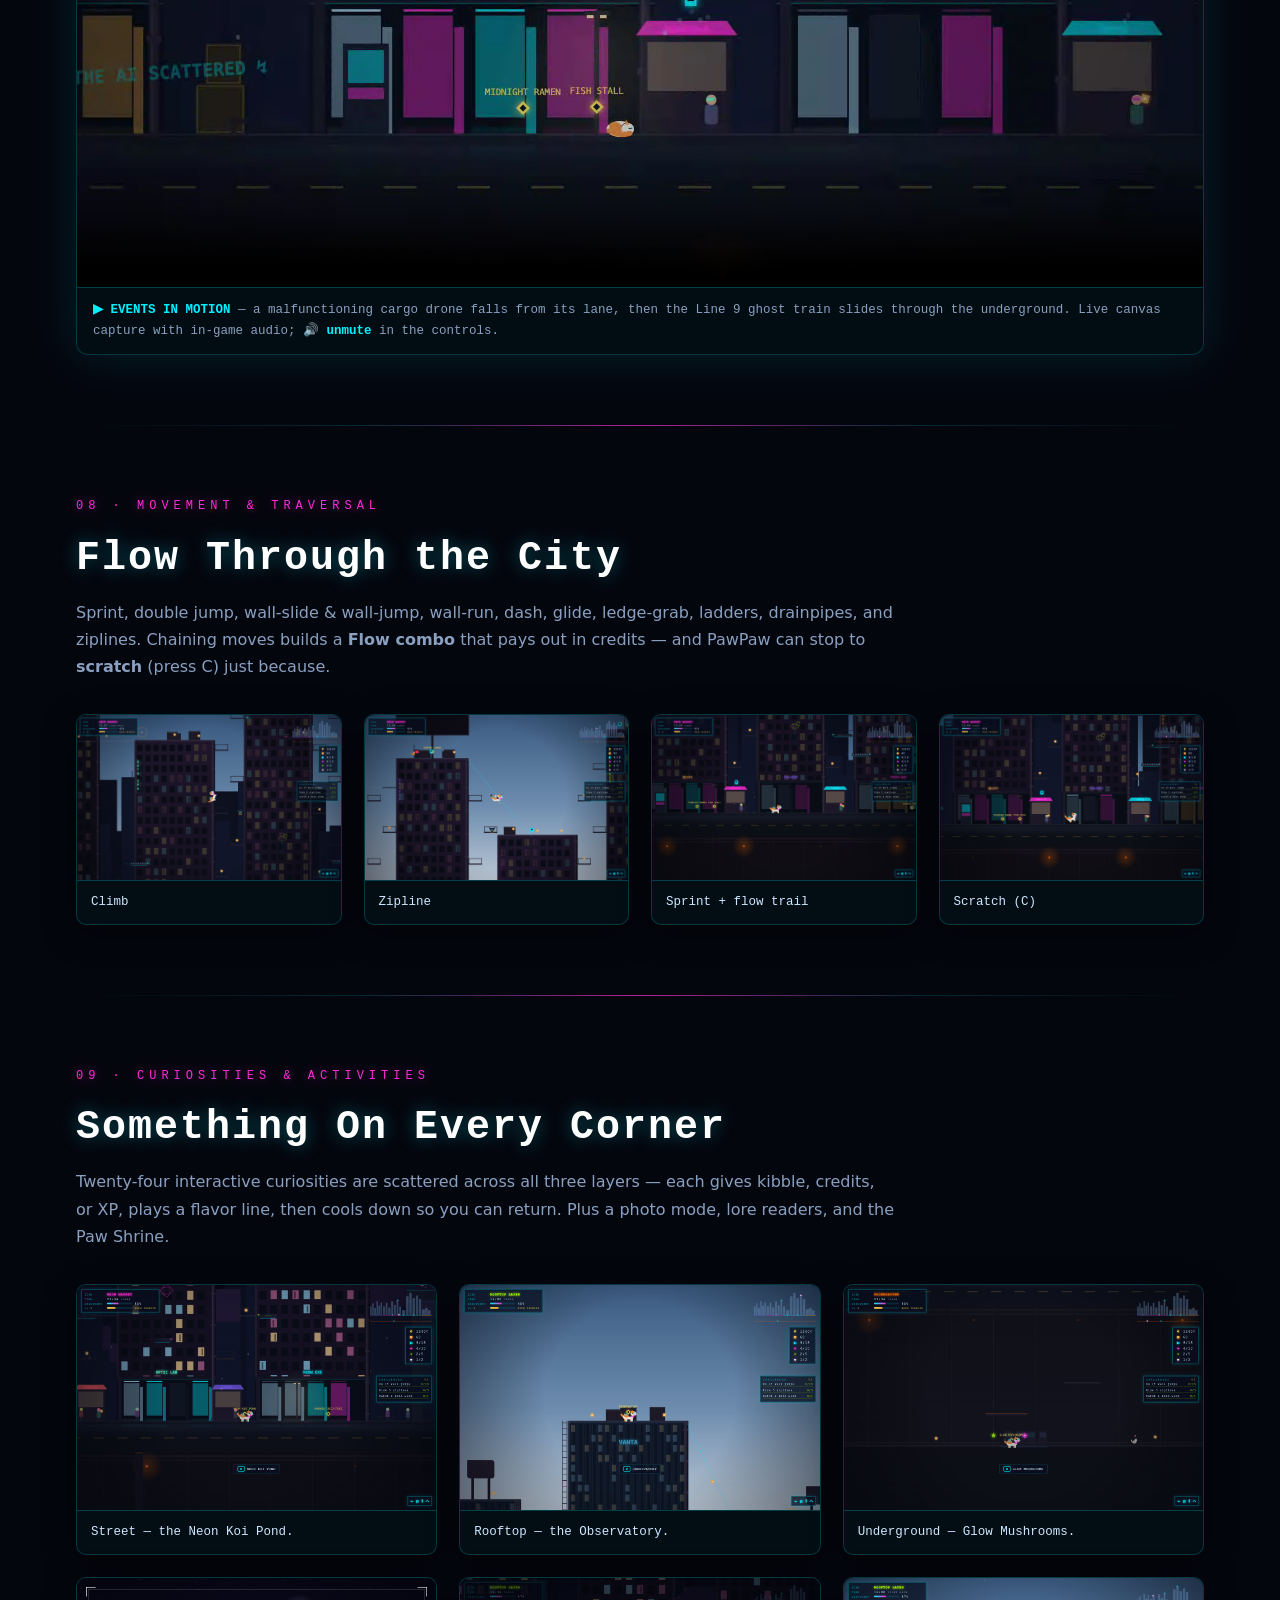
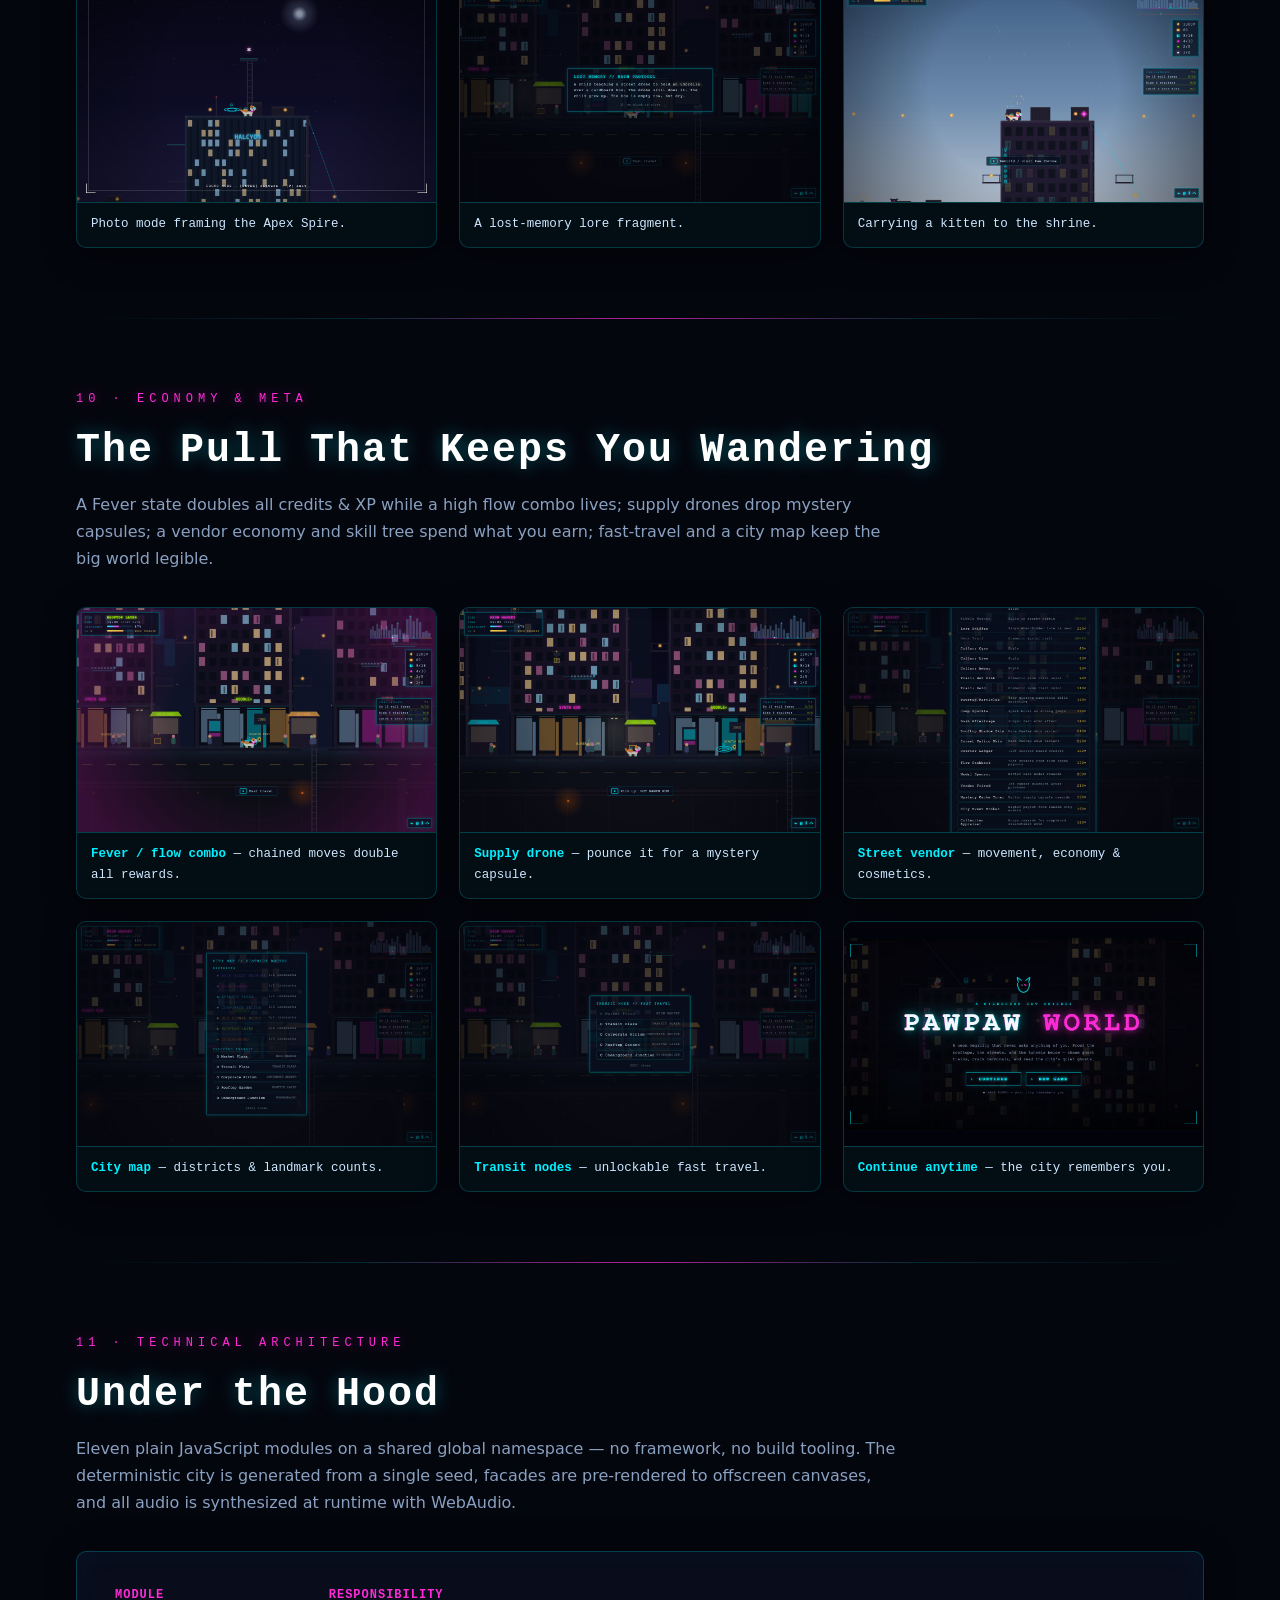
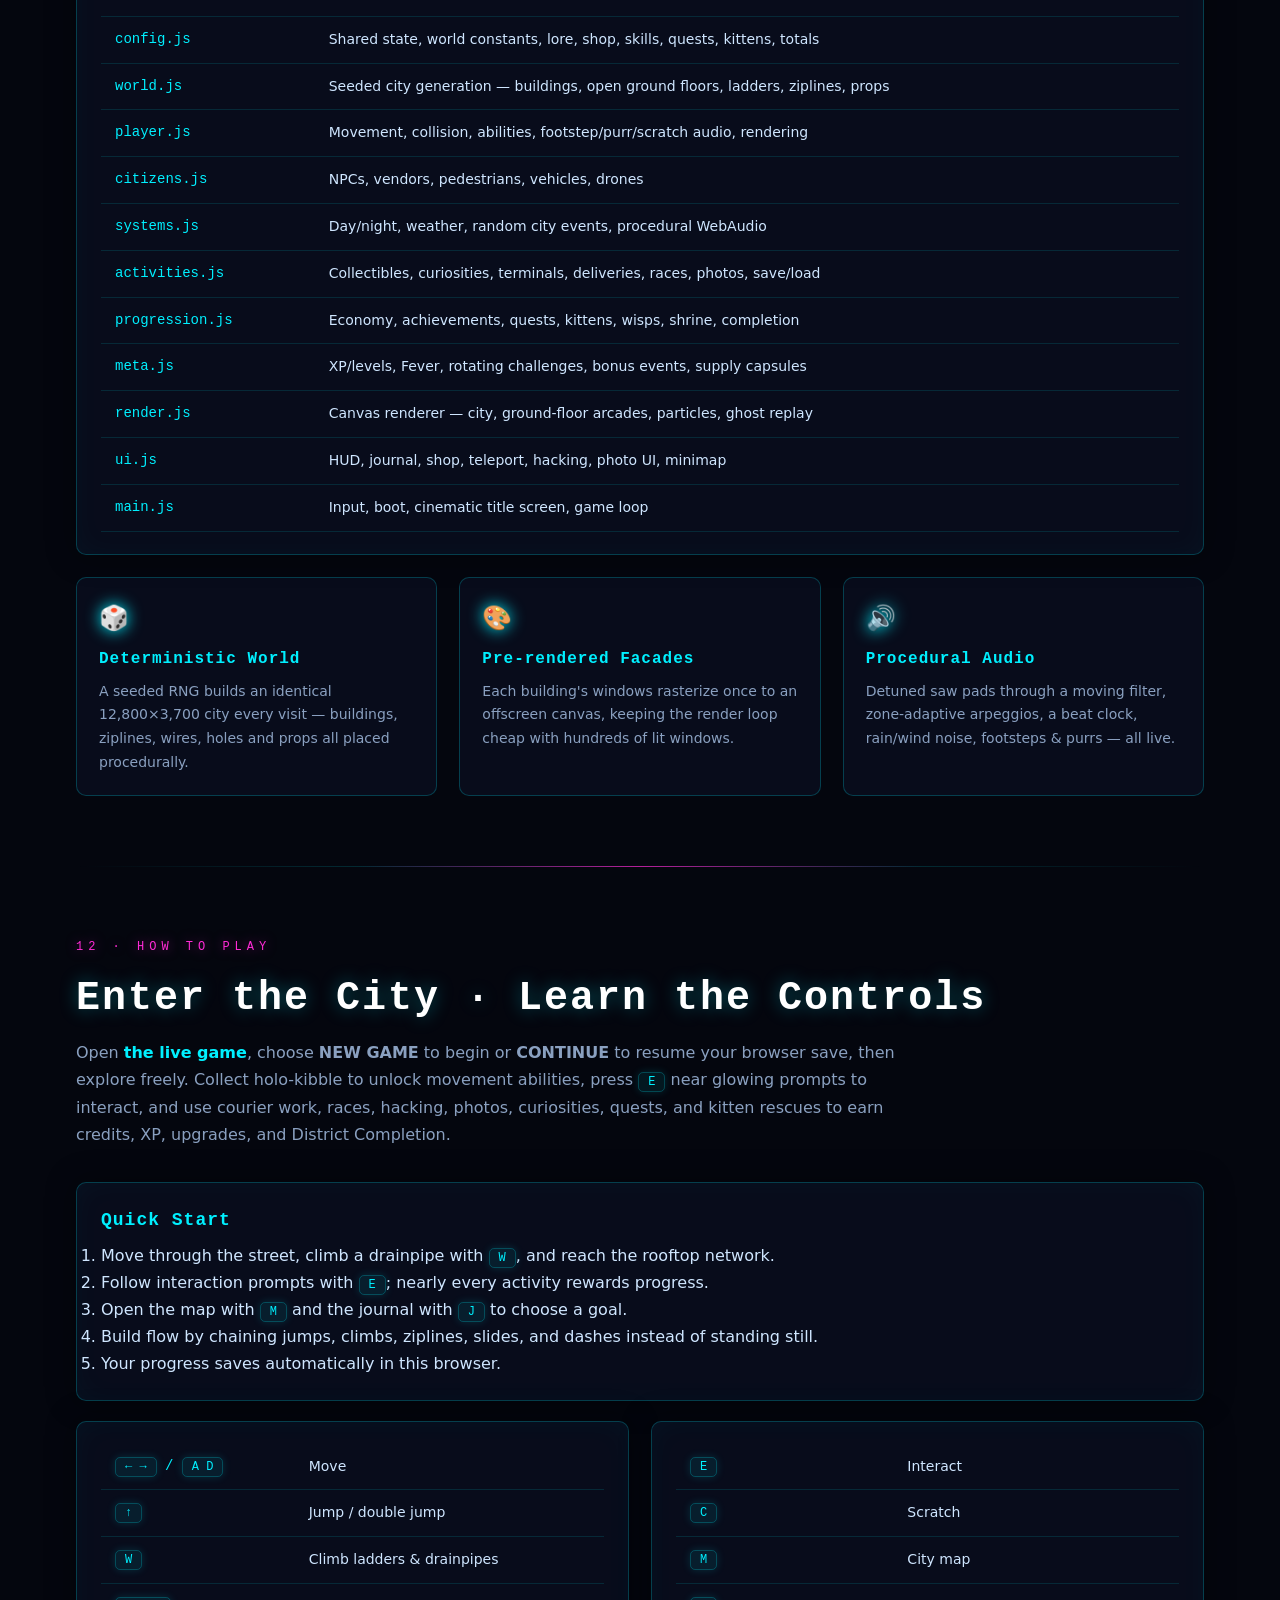
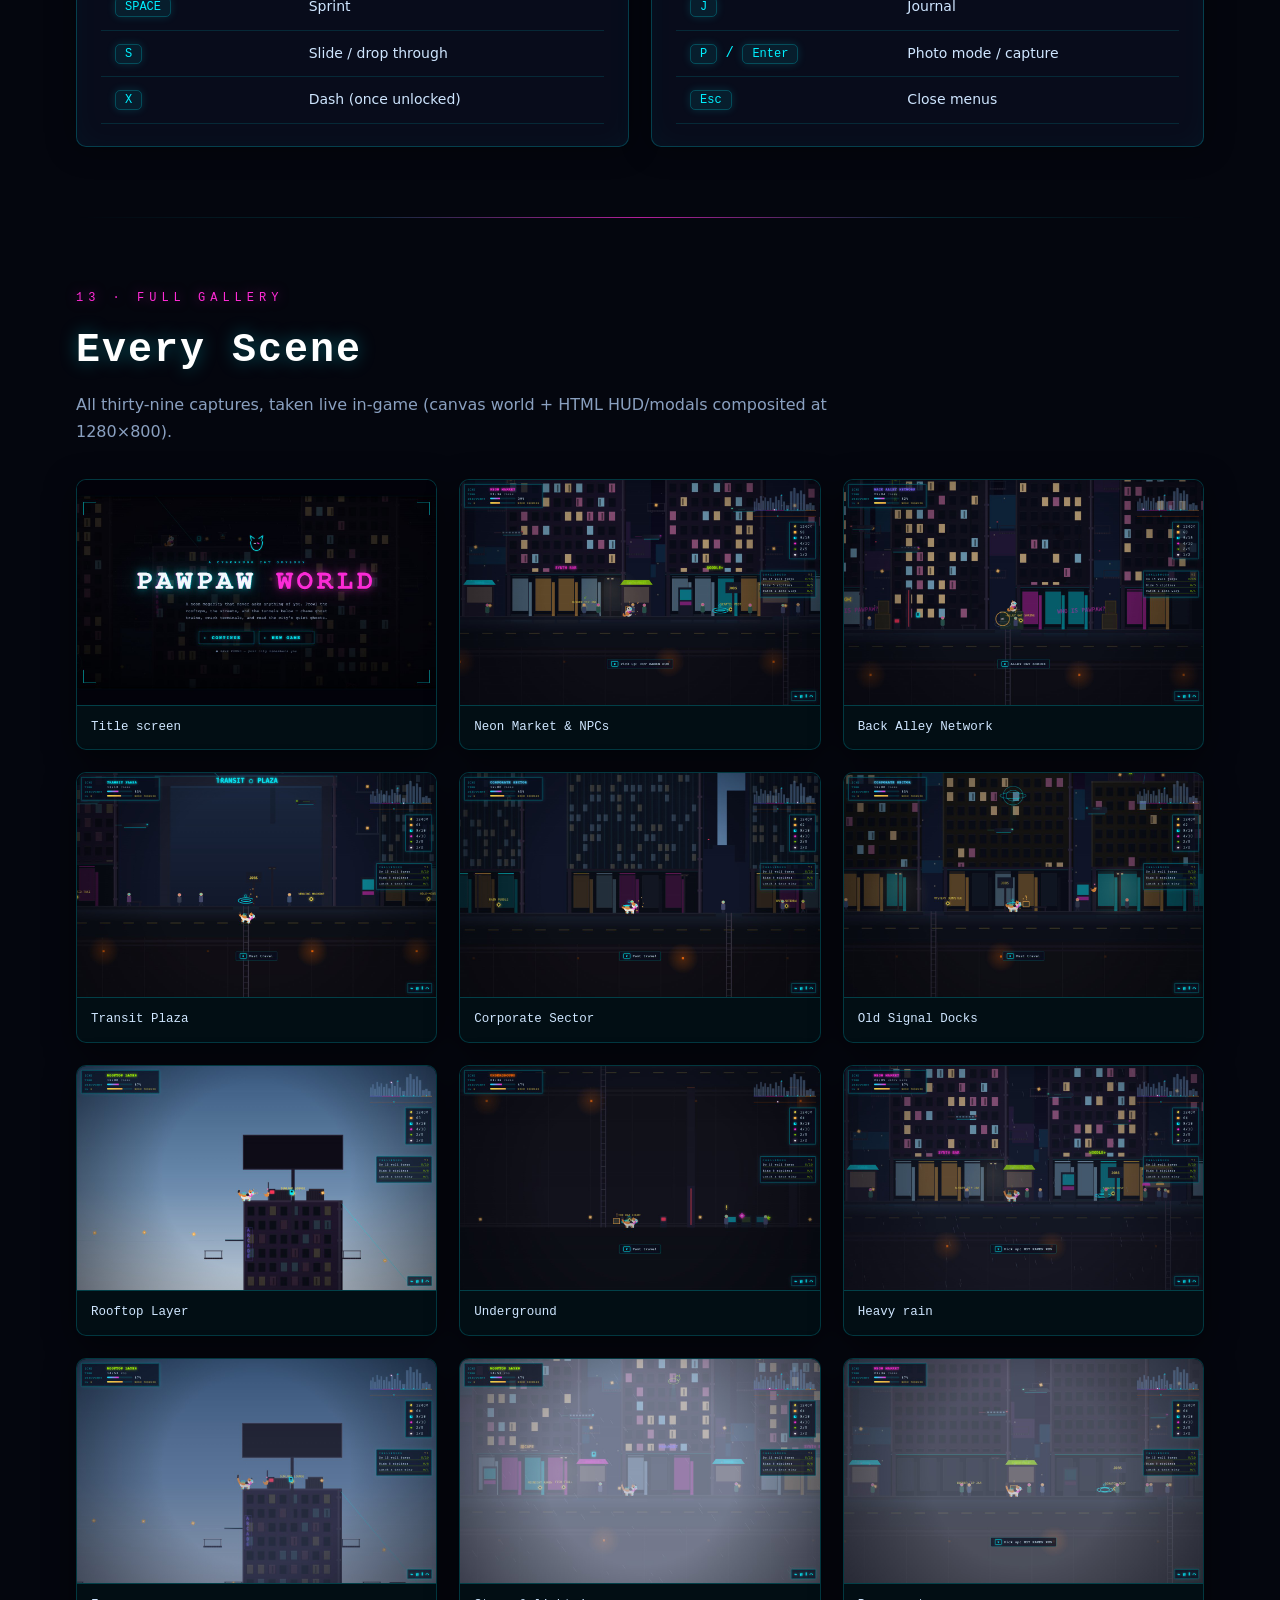
==== commit 47ac4be8: "report: accurate event screenshots + events gameplay clip - Re-capture wisp swarm, hologram glitch, " ====
--- a/report/index.html
+++ b/report/index.html
@@ -252,8 +252,16 @@
     <figure><img src="report-assets/12_blackout.jpg" alt="Blackout"><figcaption><b>Power outage</b> — a district's grid goes dark.</figcaption></figure>
     <figure><img src="report-assets/13_kibble_rain.jpg" alt="Kibble rain"><figcaption><b>Kibble-rain bonus</b> — the sky feeds you for 45 seconds.</figcaption></figure>
     <figure><img src="report-assets/14_dawn_pink.jpg" alt="Pink dawn"><figcaption><b>Dawn</b> — the sky blushes magenta-to-coral at sunrise.</figcaption></figure>
-  </div>
-  <p class="note">Other events not pictured: wisp swarms, the driverless Line 9 ghost train, hologram glitches, cargo-drone malfunctions, street performances, and corporate security sweeps.</p>
+    <figure><img src="report-assets/41_wisp_swarm.jpg" alt="Wisp swarm"><figcaption><b>Wisp swarm</b> — data-wisps scatter loose across the street.</figcaption></figure>
+    <figure><img src="report-assets/42_hologram_glitch.jpg" alt="Hologram glitch"><figcaption><b>Hologram glitch</b> — the neon ad-grid stutters and tears.</figcaption></figure>
+    <figure><img src="report-assets/44_street_performance.jpg" alt="Street performance"><figcaption><b>Street performance</b> — a busker draws a crowd on Noodle Row.</figcaption></figure>
+    <figure><img src="report-assets/45_security_sweep.jpg" alt="Security sweep"><figcaption><b>Security sweep</b> — a corporate searchlight rakes the towers.</figcaption></figure>
+  </div>
+  <p class="lead" style="margin:30px 0 16px">Two events read best in motion — the driverless <b>Line 9 ghost train</b> gliding through the dead tunnel, and a <b>cargo-drone</b> sparking and tumbling out of its lane:</p>
+  <div class="videowrap">
+    <video src="report-assets/gameplay_events.webm" autoplay loop muted playsinline controls></video>
+    <div class="vc"><b>▶ EVENTS IN MOTION</b> — a malfunctioning cargo drone falls from its lane, then the Line 9 ghost train slides through the underground. Live canvas capture with in-game audio; <b>🔊 unmute</b> in the controls.</div>
+  </div>
 </section>
 <div class="divider"></div>
 
